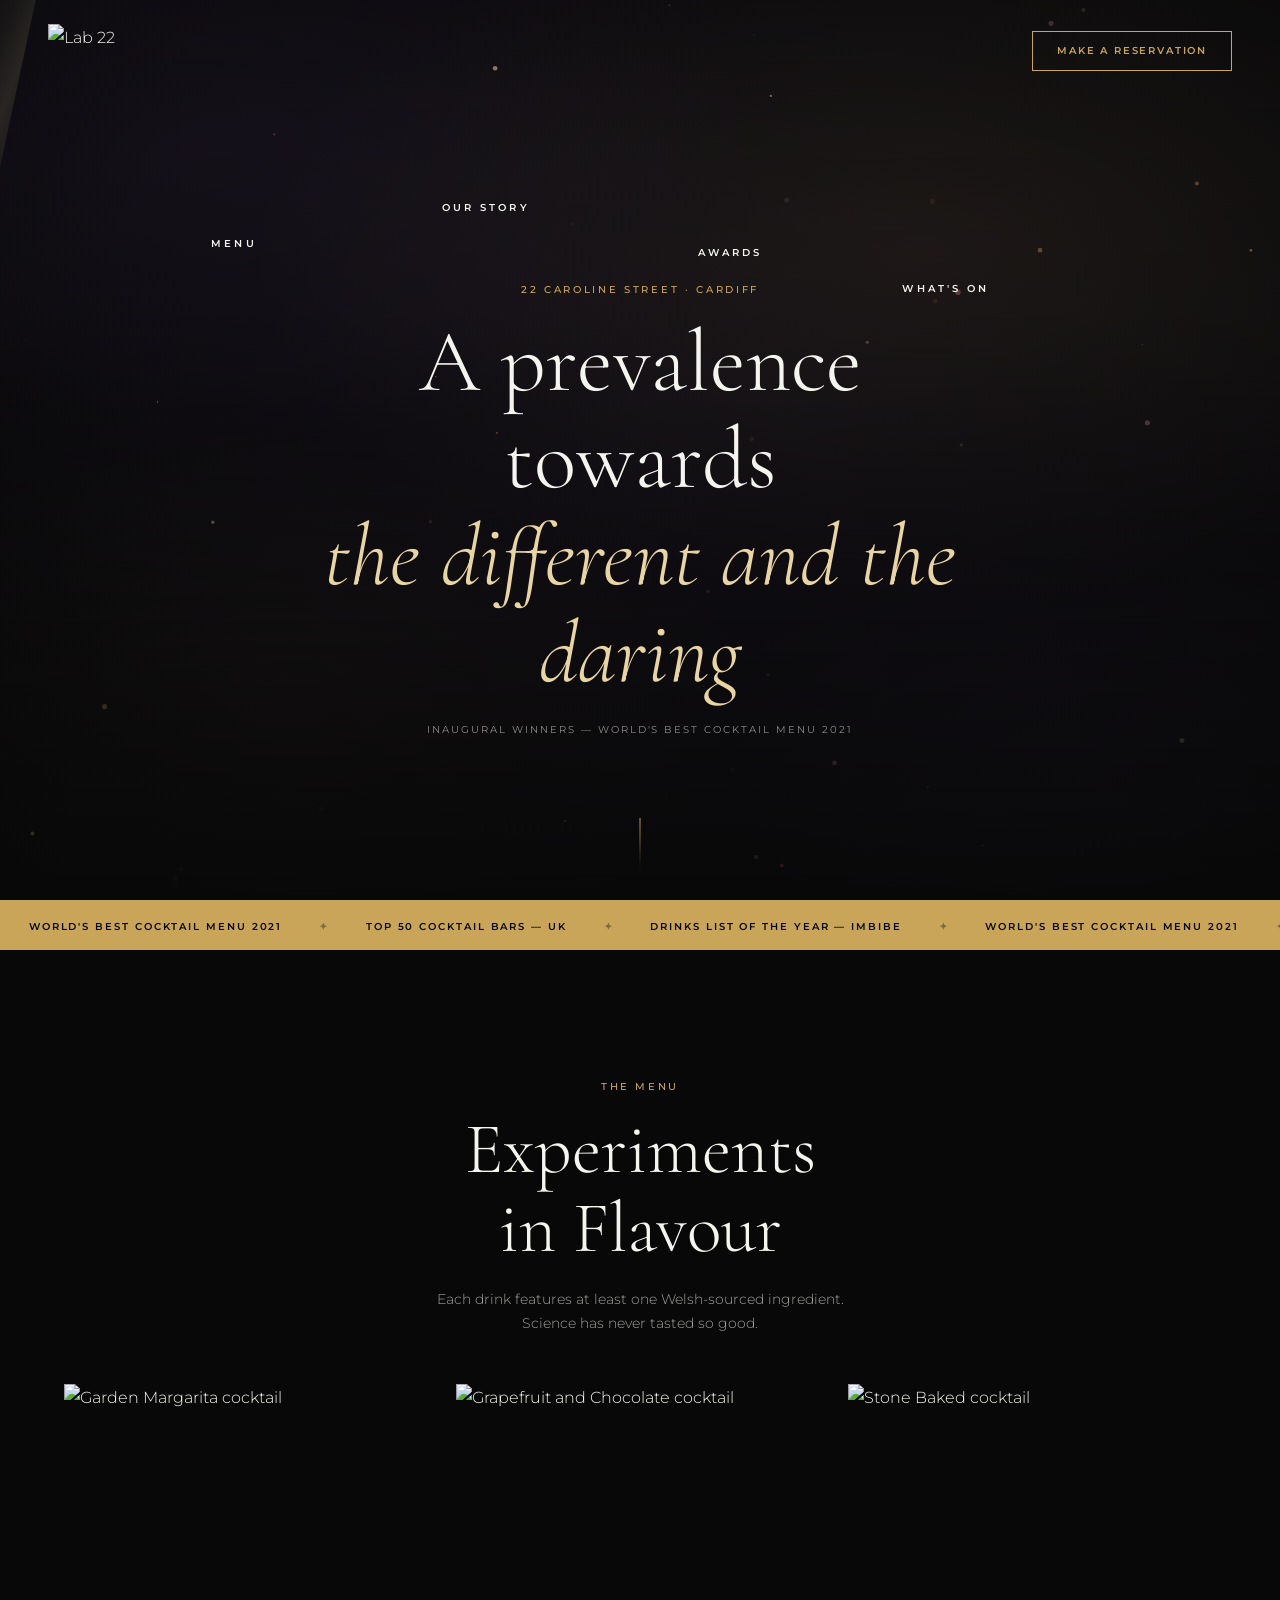
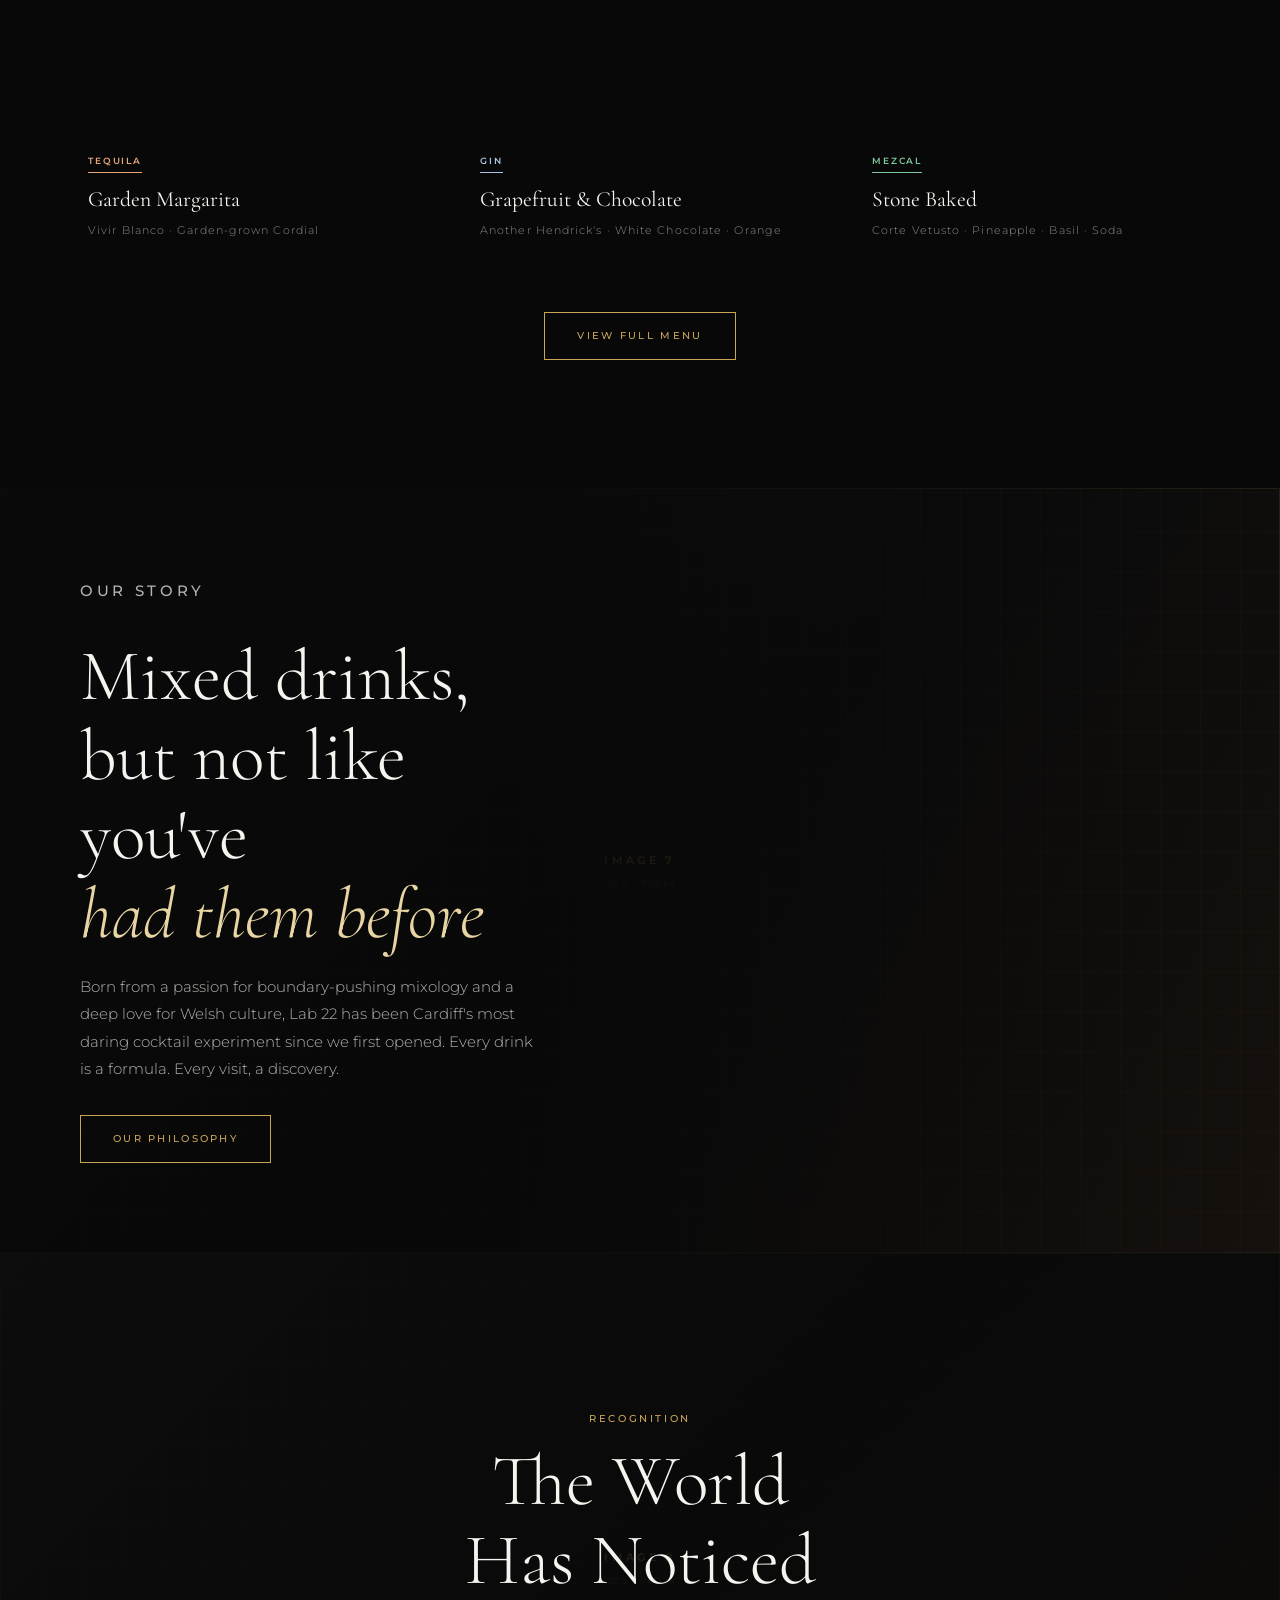
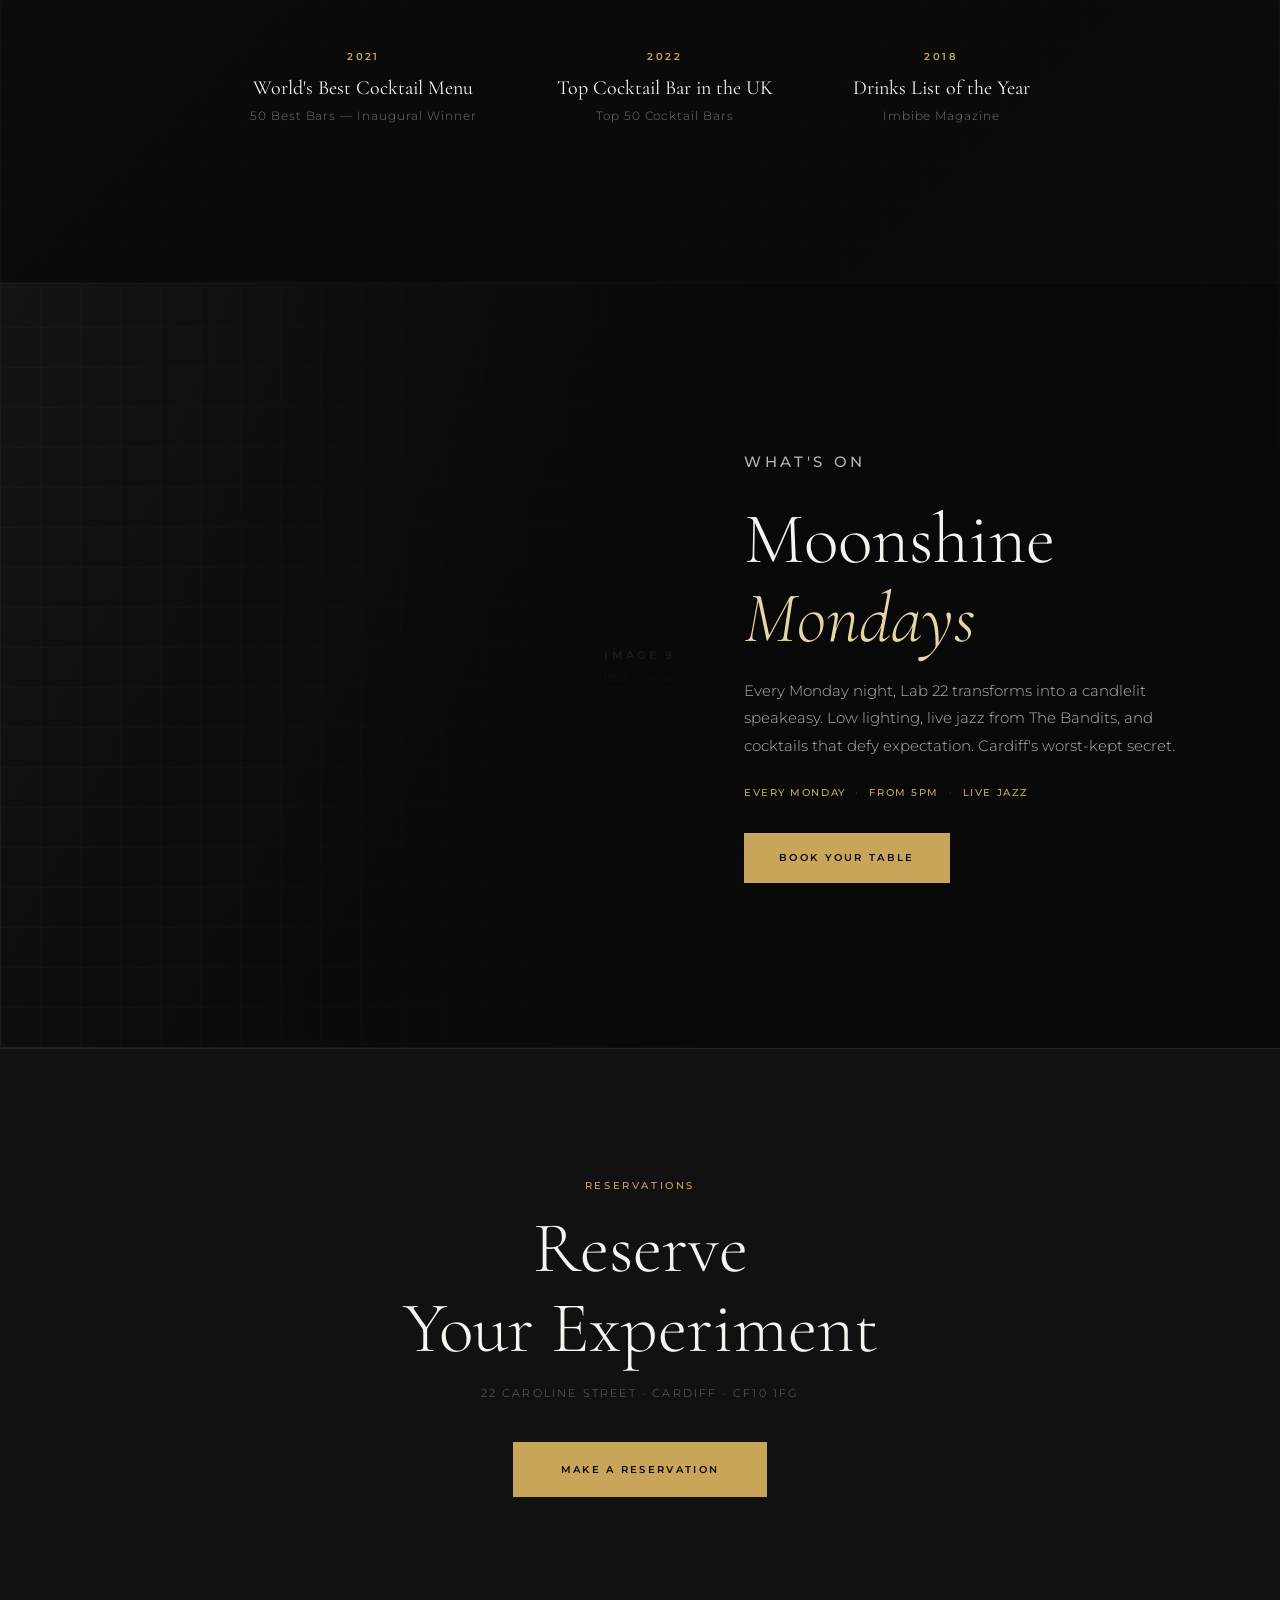
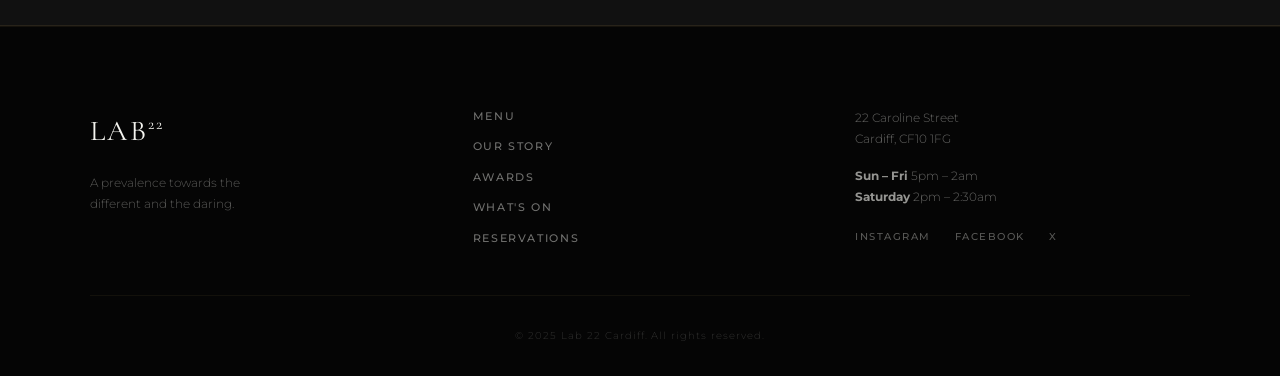
==== index.html @ faa6be04 "Add Einstein logo, vivid ghosted glasses, drink-themed dust, tighter hero - Einstein logo PNG in hea" ====
<!DOCTYPE html>
<html lang="en">
<head>
  <meta charset="UTF-8">
  <meta name="viewport" content="width=device-width, initial-scale=1.0">
  <title>Lab 22 — Cardiff's Award-Winning Cocktail Bar</title>
  <link rel="preconnect" href="https://fonts.googleapis.com">
  <link rel="preconnect" href="https://fonts.gstatic.com" crossorigin>
  <link href="https://fonts.googleapis.com/css2?family=Cormorant+Garamond:ital,wght@0,300;0,400;0,500;0,600;1,300;1,400&family=Montserrat:wght@200;300;400;500;600&display=swap" rel="stylesheet">
  <link rel="stylesheet" href="css/styles.css">
</head>
<body>

  <!-- ===================== HEADER ===================== -->
  <header class="site-header" id="site-header">
    <a href="/" class="header-logo" aria-label="Lab 22 Home">
      <img src="https://res.cloudinary.com/duxn1mxq5/image/upload/v1781182356/ChatGPT_Image_Jun_11_2026_01_49_06_PM_l0qxnw.png" alt="Lab 22" class="logo-img">
    </a>
    <a href="#reservations" class="btn-reservation">Make a Reservation</a>
  </header>

  <!-- ===================== HERO ===================== -->
  <section class="hero" id="home">

    <!-- Atmospheric background: CSS glow by default, uses images/hero-bg.jpg if present -->
    <div class="hero-atmosphere" aria-hidden="true">
      <img src="images/hero-bg.jpg" alt="" class="hero-bg-img" onerror="this.remove()">
    </div>

    <!-- Gold particle dust (canvas, JS-driven) -->
    <canvas class="hero-particles" aria-hidden="true"></canvas>

    <!-- Floating cocktail cutouts: each layer has its own parallax depth -->
    <div class="hero-glasses" aria-hidden="true">
      <div class="glass-layer glass-1" data-depth="0.06">
        <img src="https://res.cloudinary.com/duxn1mxq5/image/upload/v1781181211/Pink_highball_iuzeai.png" alt="" onerror="this.parentElement.remove()">
      </div>
      <div class="glass-layer glass-2" data-depth="0.10">
        <img src="https://res.cloudinary.com/duxn1mxq5/image/upload/v1781181211/Nick_and_Nora_psiacu.png" alt="" onerror="this.parentElement.remove()">
      </div>
      <div class="glass-layer glass-3" data-depth="0.15">
        <img src="https://res.cloudinary.com/duxn1mxq5/image/upload/v1781181211/Mint_flip_jg731j.png" alt="" onerror="this.parentElement.remove()">
      </div>
    </div>

    <!-- Gradient overlay -->
    <div class="hero-overlay" aria-hidden="true"></div>

    <!-- Gold shimmer sweep -->
    <div class="hero-shimmer" aria-hidden="true"></div>

    <!-- Floating scattered nav -->
    <nav class="hero-nav" aria-label="Main navigation">
      <a href="#cocktails"  class="hero-nav-item" id="nav-menu">MENU</a>
      <a href="#story"      class="hero-nav-item" id="nav-story">OUR STORY</a>
      <a href="#awards"     class="hero-nav-item" id="nav-awards">AWARDS</a>
      <a href="#whats-on"   class="hero-nav-item" id="nav-whatson">WHAT'S ON</a>
    </nav>

    <!-- Hero copy (counter-parallax target) -->
    <div class="hero-content" data-depth="-0.02">
      <p class="hero-eyebrow">22 Caroline Street · Cardiff</p>
      <h1 class="hero-title">A prevalence towards<br><em>the different<br class="mobile-br"> and the daring</em></h1>
      <p class="hero-sub">Inaugural Winners — World's Best Cocktail Menu 2021</p>
    </div>

    <!-- Scroll line -->
    <div class="scroll-indicator" aria-hidden="true"><span></span></div>

  </section>

  <!-- ===================== AWARDS TICKER ===================== -->
  <div class="ticker-wrap" aria-label="Awards">
    <div class="ticker">
      <span>World's Best Cocktail Menu 2021</span>
      <span class="sep">✦</span>
      <span>Top 50 Cocktail Bars — UK</span>
      <span class="sep">✦</span>
      <span>Drinks List of the Year — Imbibe</span>
      <span class="sep">✦</span>
      <span>World's Best Cocktail Menu 2021</span>
      <span class="sep">✦</span>
      <span>Top 50 Cocktail Bars — UK</span>
      <span class="sep">✦</span>
      <span>Drinks List of the Year — Imbibe</span>
      <span class="sep">✦</span>
    </div>
  </div>

  <!-- ===================== COCKTAILS SHOWCASE ===================== -->
  <section class="cocktails-section" id="cocktails">
    <div class="section-header" data-reveal>
      <p class="section-eyebrow">The Menu</p>
      <h2 class="section-title">Experiments<br>in Flavour</h2>
      <p class="section-sub">Each drink features at least one Welsh-sourced ingredient.<br>Science has never tasted so good.</p>
    </div>

    <div class="cocktails-grid">

      <div class="cocktail-card" data-reveal>
        <a href="cocktails/garden-margarita.html" class="cocktail-link">
          <div class="cocktail-img">
            <img src="https://res.cloudinary.com/duxn1mxq5/image/upload/v1781178315/Screenshot_2026-06-11_124118_uqlfzp.png" alt="Garden Margarita cocktail" loading="lazy">
          </div>
          <div class="cocktail-info">
            <span class="cocktail-category" style="--cat-color: #e8a87c">Tequila</span>
            <h3>Garden Margarita</h3>
            <p>Vivir Blanco · Garden-grown Cordial</p>
          </div>
        </a>
      </div>

      <div class="cocktail-card" data-reveal data-delay="0.15">
        <a href="cocktails/grapefruit-chocolate.html" class="cocktail-link">
          <div class="cocktail-img">
            <img src="https://res.cloudinary.com/duxn1mxq5/image/upload/v1781178490/Screenshot_2026-06-11_124613_t1gtjk.png" alt="Grapefruit and Chocolate cocktail" loading="lazy">
          </div>
          <div class="cocktail-info">
            <span class="cocktail-category" style="--cat-color: #a8c4e0">Gin</span>
            <h3>Grapefruit &amp; Chocolate</h3>
            <p>Another Hendrick's · White Chocolate · Orange</p>
          </div>
        </a>
      </div>

      <div class="cocktail-card" data-reveal data-delay="0.3">
        <a href="cocktails/stone-baked.html" class="cocktail-link">
          <div class="cocktail-img">
            <img src="https://res.cloudinary.com/duxn1mxq5/image/upload/v1781178494/Screenshot_2026-06-11_124722_ldgejh.png" alt="Stone Baked cocktail" loading="lazy">
          </div>
          <div class="cocktail-info">
            <span class="cocktail-category" style="--cat-color: #7ec8a0">Mezcal</span>
            <h3>Stone Baked</h3>
            <p>Corte Vetusto · Pineapple · Basil · Soda</p>
          </div>
        </a>
      </div>

    </div>

    <div class="section-cta" data-reveal>
      <a href="#" class="btn-outline">View Full Menu</a>
    </div>
  </section>

  <!-- ===================== OUR STORY ===================== -->
  <section class="story-section" id="story">
    <div class="story-bg img-placeholder" aria-hidden="true">
      <span class="img-label">IMAGE 7</span>
      <span class="img-spec">1920 × 900px</span>
    </div>
    <div class="story-overlay" aria-hidden="true"></div>
    <div class="story-content" data-reveal>
      <p class="section-eyebrow">Our Story</p>
      <h2 class="section-title">Mixed drinks,<br>but not like you've<br><em>had them before</em></h2>
      <p>Born from a passion for boundary-pushing mixology and a deep love for Welsh culture, Lab 22 has been Cardiff's most daring cocktail experiment since we first opened. Every drink is a formula. Every visit, a discovery.</p>
      <a href="#" class="btn-outline">Our Philosophy</a>
    </div>
  </section>

  <!-- ===================== AWARDS ===================== -->
  <section class="awards-section" id="awards">
    <div class="awards-bg img-placeholder" aria-hidden="true">
      <span class="img-label">IMAGE 8</span>
      <span class="img-spec">1920 × 700px</span>
    </div>
    <div class="awards-overlay" aria-hidden="true"></div>
    <div class="awards-content">
      <p class="section-eyebrow" data-reveal>Recognition</p>
      <h2 class="section-title" data-reveal>The World<br>Has Noticed</h2>
      <div class="awards-list">
        <div class="award-item" data-reveal>
          <span class="award-year">2021</span>
          <h3>World's Best Cocktail Menu</h3>
          <p>50 Best Bars — Inaugural Winner</p>
        </div>
        <div class="award-item" data-reveal data-delay="0.2">
          <span class="award-year">2022</span>
          <h3>Top Cocktail Bar in the UK</h3>
          <p>Top 50 Cocktail Bars</p>
        </div>
        <div class="award-item" data-reveal data-delay="0.4">
          <span class="award-year">2018</span>
          <h3>Drinks List of the Year</h3>
          <p>Imbibe Magazine</p>
        </div>
      </div>
    </div>
  </section>

  <!-- ===================== WHAT'S ON ===================== -->
  <section class="whats-on-section" id="whats-on">
    <div class="whats-on-bg img-placeholder" aria-hidden="true">
      <span class="img-label">IMAGE 9</span>
      <span class="img-spec">1920 × 900px</span>
    </div>
    <div class="whats-on-overlay" aria-hidden="true"></div>
    <div class="whats-on-content" data-reveal>
      <p class="section-eyebrow">What's On</p>
      <h2 class="section-title">Moonshine<br><em>Mondays</em></h2>
      <p>Every Monday night, Lab 22 transforms into a candlelit speakeasy. Low lighting, live jazz from The Bandits, and cocktails that defy expectation. Cardiff's worst-kept secret.</p>
      <div class="event-details">
        <span>Every Monday</span>
        <span class="sep">·</span>
        <span>From 5pm</span>
        <span class="sep">·</span>
        <span>Live Jazz</span>
      </div>
      <a href="#reservations" class="btn-gold">Book Your Table</a>
    </div>
  </section>

  <!-- ===================== RESERVATION CTA ===================== -->
  <section class="reservation-section" id="reservations">
    <div class="reservation-content" data-reveal>
      <p class="section-eyebrow">Reservations</p>
      <h2 class="section-title">Reserve<br>Your Experiment</h2>
      <p class="reservation-address">22 Caroline Street · Cardiff · CF10 1FG</p>
      <a href="https://www.lab22cardiff.com/contact/" class="btn-gold btn-large" target="_blank" rel="noopener">Make a Reservation</a>
    </div>
  </section>

  <!-- ===================== FOOTER ===================== -->
  <footer class="site-footer">
    <div class="footer-inner">

      <div class="footer-brand">
        <span class="logo-text footer-logo">LAB<sup>22</sup></span>
        <p>A prevalence towards the<br>different and the daring.</p>
      </div>

      <nav class="footer-links" aria-label="Footer navigation">
        <a href="#cocktails">Menu</a>
        <a href="#story">Our Story</a>
        <a href="#awards">Awards</a>
        <a href="#whats-on">What's On</a>
        <a href="#reservations">Reservations</a>
      </nav>

      <div class="footer-info">
        <address>
          22 Caroline Street<br>
          Cardiff, CF10 1FG
        </address>
        <p class="footer-hours">
          <strong>Sun – Fri</strong> 5pm – 2am<br>
          <strong>Saturday</strong> 2pm – 2:30am
        </p>
        <div class="footer-social">
          <a href="https://www.instagram.com/lab22cardiff/" target="_blank" rel="noopener">Instagram</a>
          <a href="#" target="_blank" rel="noopener">Facebook</a>
          <a href="#" target="_blank" rel="noopener">X</a>
        </div>
      </div>

    </div>
    <div class="footer-bottom">
      <p>© 2025 Lab 22 Cardiff. All rights reserved.</p>
    </div>
  </footer>

  <script src="js/main.js"></script>
</body>
</html>
---- css/styles.css ----
/* ================================================
   LAB 22 — STYLESHEET  (mobile-first)
   Breakpoints: 480px | 768px | 1024px | 1280px
   ================================================ */

/* --- Custom properties --- */
:root {
  --black:       #080808;
  --deep:        #111111;
  --gold:        #c9a55a;
  --gold-light:  #e8d5a3;
  --gold-dark:   #8a6d2f;
  --white:       #f5f5f0;

  --accent-1: #e8a87c;
  --accent-2: #7ec8a0;
  --accent-3: #a8c4e0;
  --accent-4: #d4a0c8;

  --font-serif: 'Cormorant Garamond', Georgia, serif;
  --font-sans:  'Montserrat', sans-serif;

  --ease: 0.4s ease;
}

/* --- Reset --- */
*, *::before, *::after { box-sizing: border-box; margin: 0; padding: 0; }
html { scroll-behavior: smooth; -webkit-text-size-adjust: 100%; }
body {
  background: var(--black);
  color: var(--white);
  font-family: var(--font-sans);
  font-weight: 300;
  line-height: 1.7;
  overflow-x: hidden;
}
a  { text-decoration: none; color: inherit; }
img { max-width: 100%; display: block; }
address { font-style: normal; }
sup { font-size: 0.55em; vertical-align: super; }

/* ------------------------------------------------
   SHARED TYPOGRAPHY
   ------------------------------------------------ */
.section-eyebrow {
  font-family: var(--font-sans);
  font-size: 0.65rem;
  font-weight: 500;
  letter-spacing: 0.25em;
  text-transform: uppercase;
  color: var(--gold);
  margin-bottom: 0.9rem;
}

.section-title {
  font-family: var(--font-serif);
  font-size: clamp(2.2rem, 8vw, 4.5rem);
  font-weight: 300;
  line-height: 1.1;
  margin-bottom: 1.25rem;
}
.section-title em { font-style: italic; color: var(--gold-light); }

.section-sub {
  font-size: 0.88rem;
  color: rgba(245,245,240,0.65);
  line-height: 1.7;
  max-width: 460px;
}

/* ------------------------------------------------
   BUTTONS
   ------------------------------------------------ */
.btn-gold {
  display: inline-block;
  background: var(--gold);
  color: var(--black);
  font-family: var(--font-sans);
  font-size: 0.65rem;
  font-weight: 600;
  letter-spacing: 0.22em;
  text-transform: uppercase;
  padding: 1rem 2.2rem;
  transition: background var(--ease), transform 0.2s ease;
  -webkit-tap-highlight-color: transparent;
}
.btn-gold:hover, .btn-gold:focus-visible {
  background: var(--gold-light);
  transform: translateY(-2px);
}
.btn-gold.btn-large { padding: 1.15rem 3rem; }

.btn-outline {
  display: inline-block;
  border: 1px solid var(--gold);
  color: var(--gold);
  font-family: var(--font-sans);
  font-size: 0.65rem;
  font-weight: 500;
  letter-spacing: 0.22em;
  text-transform: uppercase;
  padding: 0.9rem 2rem;
  transition: background var(--ease), color var(--ease);
  -webkit-tap-highlight-color: transparent;
}
.btn-outline:hover, .btn-outline:focus-visible {
  background: var(--gold);
  color: var(--black);
}

/* ------------------------------------------------
   PLACEHOLDER IMAGES
   ------------------------------------------------ */
.img-placeholder {
  width: 100%;
  height: 100%;
  background: linear-gradient(135deg, #1a1a1a 0%, #0d0d0d 50%, #1c1510 100%);
  display: flex;
  flex-direction: column;
  align-items: center;
  justify-content: center;
  border: 1px solid rgba(201,165,90,0.12);
  position: relative;
  overflow: hidden;
}
.img-placeholder::before {
  content: '';
  position: absolute;
  inset: 0;
  background:
    repeating-linear-gradient(0deg, transparent, transparent 39px,
      rgba(201,165,90,0.04) 39px, rgba(201,165,90,0.04) 40px),
    repeating-linear-gradient(90deg, transparent, transparent 39px,
      rgba(201,165,90,0.04) 39px, rgba(201,165,90,0.04) 40px);
}
.img-label {
  font-family: var(--font-sans);
  font-size: 0.7rem;
  font-weight: 600;
  letter-spacing: 0.3em;
  color: var(--gold);
  opacity: 0.55;
  position: relative;
  z-index: 1;
}
.img-spec {
  font-family: var(--font-sans);
  font-size: 0.58rem;
  letter-spacing: 0.15em;
  color: rgba(201,165,90,0.35);
  margin-top: 0.35rem;
  position: relative;
  z-index: 1;
}

/* ================================================
   HEADER
   ================================================ */
.site-header {
  position: fixed;
  top: 0; left: 0; right: 0;
  z-index: 200;
  display: flex;
  align-items: center;
  justify-content: space-between;
  padding: 1.1rem 1.25rem;
  transition: background var(--ease), padding var(--ease), backdrop-filter var(--ease);
}
.site-header.scrolled {
  background: rgba(8,8,8,0.94);
  backdrop-filter: blur(12px);
  -webkit-backdrop-filter: blur(12px);
  padding: 0.85rem 1.25rem;
  border-bottom: 1px solid rgba(201,165,90,0.1);
}

.logo-text {
  font-family: var(--font-serif);
  font-size: 1.35rem;
  font-weight: 400;
  letter-spacing: 0.08em;
  color: var(--white);
  transition: color var(--ease);
}
.header-logo:hover .logo-text,
.header-logo:focus-visible .logo-text { color: var(--gold); }

.logo-img {
  height: 42px;
  width: auto;
  display: block;
  transition: transform var(--ease);
}
.header-logo:hover .logo-img { transform: scale(1.05); }

.btn-reservation {
  font-family: var(--font-sans);
  font-size: 0.58rem;
  font-weight: 600;
  letter-spacing: 0.18em;
  text-transform: uppercase;
  color: var(--gold);
  border: 1px solid var(--gold);
  padding: 0.55rem 1rem;
  transition: background var(--ease), color var(--ease);
  white-space: nowrap;
  -webkit-tap-highlight-color: transparent;
}
.btn-reservation:hover, .btn-reservation:focus-visible {
  background: var(--gold);
  color: var(--black);
}

@media (min-width: 768px) {
  .site-header { padding: 1.5rem 3rem; }
  .site-header.scrolled { padding: 1rem 3rem; }
  .logo-text { font-size: 1.6rem; }
  .logo-img { height: 54px; }
  .btn-reservation { font-size: 0.63rem; padding: 0.65rem 1.5rem; }
}

/* ================================================
   HERO
   ================================================ */
.hero {
  position: relative;
  width: 100%;
  height: 100svh; /* small viewport height — better on mobile */
  min-height: 580px;
  overflow: hidden;
  display: flex;
  align-items: flex-end;
  justify-content: center;
}

/* --- Atmospheric background --- */
.hero-atmosphere {
  position: absolute;
  inset: -5%; /* oversized so the slow drift never shows edges */
  background:
    radial-gradient(ellipse 80% 60% at 70% 30%, rgba(201,165,90,0.10), transparent 60%),
    radial-gradient(ellipse 70% 55% at 20% 20%, rgba(124,92,168,0.09), transparent 55%),
    radial-gradient(ellipse 60% 50% at 25% 75%, rgba(138,109,47,0.08), transparent 55%),
    radial-gradient(ellipse 50% 45% at 80% 80%, rgba(100,70,150,0.07), transparent 50%),
    radial-gradient(ellipse 100% 100% at 50% 50%, #14101a 0%, var(--black) 75%);
  animation: atmosphere-drift 30s ease-in-out infinite alternate;
  will-change: transform;
}
.hero-bg-img {
  position: absolute;
  inset: 0;
  width: 100%;
  height: 100%;
  object-fit: cover;
  opacity: 0.85;
}
@keyframes atmosphere-drift {
  0%   { transform: scale(1)    translate(0, 0); }
  100% { transform: scale(1.08) translate(-1.5%, 1%); }
}

/* --- Particle canvas --- */
.hero-particles {
  position: absolute;
  inset: 0;
  width: 100%;
  height: 100%;
  z-index: 3;
  pointer-events: none;
}

/* --- Cocktail glass carousel (ghosted, behind hero text) --- */
.hero-glasses {
  position: absolute;
  inset: 0;
  z-index: 4;
  pointer-events: none;
}
/* Each layer fills the hero and centres its glass — the carousel
   crossfades between them. Centring is done with flex (not transform)
   so the JS parallax can own the layer's transform. */
.glass-layer {
  position: absolute;
  inset: 0;
  display: flex;
  align-items: center;
  justify-content: center;
  padding-bottom: 8vh; /* optical centre, slightly above the copy */
  opacity: 0;
  transition: opacity 2.2s ease;
  will-change: transform, opacity;
}
.glass-layer.active { opacity: 0.45; }

.glass-layer img {
  height: min(62vh, 560px);
  width: auto;
  max-width: 86vw;
  object-fit: contain;
  /* saturation boost compensates for the translucency,
     so the drink colour stays vivid while staying ghosted */
  filter: saturate(1.65) contrast(1.06) drop-shadow(0 30px 60px rgba(0,0,0,0.7));
  animation: glass-bob 7s ease-in-out infinite;
}

/* Staggered bob timing so the drinks feel organic, not synced */
.glass-1 img { animation-duration: 6.5s; animation-delay: 0s;    }
.glass-2 img { animation-duration: 7.8s; animation-delay: 1.2s;  }
.glass-3 img { animation-duration: 5.9s; animation-delay: 2.1s;  }

@keyframes glass-bob {
  0%, 100% { transform: translateY(0)     rotate(-0.5deg); }
  50%      { transform: translateY(-14px) rotate(0.5deg);  }
}

@media (min-width: 768px) {
  .glass-layer.active { opacity: 0.48; }
  .glass-layer img { height: min(72vh, 700px); }
}

/* --- Overlay --- */
.hero-overlay {
  position: absolute;
  inset: 0;
  background: linear-gradient(
    to bottom,
    rgba(8,8,8,0.15) 0%,
    rgba(8,8,8,0.2)  35%,
    rgba(8,8,8,0.78) 100%
  );
  z-index: 5;
}

/* --- Shimmer sweep --- */
.hero-shimmer {
  position: absolute;
  top: 0; bottom: 0;
  width: 140px;
  left: -200px;
  background: linear-gradient(
    100deg,
    transparent 0%,
    rgba(232,213,163,0.05) 40%,
    rgba(232,213,163,0.12) 50%,
    rgba(232,213,163,0.05) 60%,
    transparent 100%
  );
  transform: skewX(-12deg);
  z-index: 6;
  pointer-events: none;
  animation: shimmer-sweep 9s ease-in-out infinite;
}
@keyframes shimmer-sweep {
  0%, 78% { left: -200px; opacity: 0; }
  80%     { opacity: 1; }
  98%, 100% { left: calc(100% + 200px); opacity: 0; }
}

/* --- Floating nav --- */
.hero-nav {
  position: absolute;
  inset: 0;
  z-index: 10;
}
.hero-nav-item {
  position: absolute;
  font-family: var(--font-sans);
  font-size: 0.6rem;
  font-weight: 600;
  letter-spacing: 0.28em;
  text-transform: uppercase;
  color: var(--white);
  cursor: pointer;
  transition: color var(--ease);
  /* tap zone */
  padding: 0.6rem 0.4rem;
  -webkit-tap-highlight-color: transparent;
}
.hero-nav-item:hover,
.hero-nav-item:focus-visible { color: var(--gold); outline: none; }

/* Mobile: clustered, sitting lower so the gap to the hero copy is tight */
#nav-menu    { top: 24%; left: 8%;  animation: hero-pulse 3.2s ease-in-out infinite 0s;   }
#nav-story   { top: 21%; left: 42%; animation: hero-pulse 4.1s ease-in-out infinite 0.8s; }
#nav-awards  { top: 28%; left: 63%; animation: hero-pulse 3.7s ease-in-out infinite 1.6s; }
#nav-whatson { top: 31%; left: 24%; animation: hero-pulse 4.5s ease-in-out infinite 0.4s; }

@media (min-width: 768px) {
  .hero-nav-item { font-size: 0.65rem; letter-spacing: 0.3em; }
  #nav-menu    { top: 25%; left: 16%; }
  #nav-story   { top: 21%; left: 34%; }
  #nav-awards  { top: 26%; left: 54%; }
  #nav-whatson { top: 30%; left: 70%; }
}

@keyframes hero-pulse {
  0%, 100% {
    transform: scale(1) translateY(0);
    opacity: 0.72;
    text-shadow: none;
  }
  50% {
    transform: scale(1.1) translateY(-3px);
    opacity: 1;
    text-shadow: 0 0 18px rgba(201,165,90,0.55);
  }
}

/* --- Hero content --- */
.hero-content {
  position: relative;
  z-index: 10;
  text-align: center;
  padding: 0 1.5rem 18vh;
  max-width: 720px;
  width: 100%;
  will-change: transform;
  /* opacity-only entrance: transform stays free for the JS counter-parallax */
  animation: hero-content-in 1.8s ease 0.3s both;
}
@keyframes hero-content-in {
  from { opacity: 0; }
  to   { opacity: 1; }
}
.hero-eyebrow {
  font-family: var(--font-sans);
  font-size: 0.6rem;
  font-weight: 500;
  letter-spacing: 0.28em;
  text-transform: uppercase;
  color: var(--gold);
  margin-bottom: 1rem;
}
.hero-title {
  font-family: var(--font-serif);
  font-size: clamp(2.4rem, 9vw, 5.5rem);
  font-weight: 300;
  line-height: 1.1;
  color: var(--white);
  margin-bottom: 1.25rem;
}
.hero-title em { font-style: italic; color: var(--gold-light); }
.mobile-br { display: inline; }

@media (min-width: 480px) { .mobile-br { display: none; } }

.hero-sub {
  font-family: var(--font-sans);
  font-size: 0.62rem;
  font-weight: 400;
  letter-spacing: 0.2em;
  text-transform: uppercase;
  color: rgba(245,245,240,0.55);
}

/* --- Scroll indicator --- */
.scroll-indicator {
  position: absolute;
  bottom: 2rem;
  left: 50%;
  transform: translateX(-50%);
  z-index: 10;
}
.scroll-indicator span {
  display: block;
  width: 1px;
  height: 50px;
  background: linear-gradient(to bottom, var(--gold), transparent);
  animation: scroll-line 2s ease-in-out infinite;
}
@keyframes scroll-line {
  0%   { transform: scaleY(0); transform-origin: top; opacity: 1; }
  55%  { transform: scaleY(1); transform-origin: top; opacity: 1; }
  100% { transform: scaleY(1); transform-origin: top; opacity: 0; }
}

/* ================================================
   TICKER
   ================================================ */
.ticker-wrap {
  background: var(--gold);
  overflow: hidden;
  padding: 0.7rem 0;
}
.ticker {
  display: inline-flex;
  white-space: nowrap;
  animation: ticker-scroll 22s linear infinite;
}
.ticker span {
  font-family: var(--font-sans);
  font-size: 0.6rem;
  font-weight: 600;
  letter-spacing: 0.2em;
  text-transform: uppercase;
  color: var(--black);
  padding: 0 1.8rem;
}
.ticker .sep { color: rgba(0,0,0,0.35); padding: 0 0.5rem; }

@keyframes ticker-scroll {
  0%   { transform: translateX(0); }
  100% { transform: translateX(-50%); }
}

/* ================================================
   COCKTAILS SECTION
   ================================================ */
.cocktails-section {
  padding: 5rem 1.25rem;
  background: var(--black);
}

.section-header {
  text-align: center;
  margin-bottom: 3rem;
}
.section-header .section-sub { margin: 0 auto; }

/* Mobile: single column stacked */
.cocktails-grid {
  display: grid;
  grid-template-columns: 1fr;
  gap: 1.25rem;
  max-width: 1200px;
  margin: 0 auto;
}

.cocktail-card {
  position: relative;
  overflow: hidden;
}
.cocktail-link {
  display: block;
  position: relative;
  overflow: hidden;
  -webkit-tap-highlight-color: transparent;
}
.cocktail-img {
  height: 320px;
  overflow: hidden;
  transition: transform 0.6s ease;
}
.cocktail-img img {
  width: 100%;
  height: 100%;
  object-fit: cover;
  display: block;
  transition: transform 0.6s ease;
}
.cocktail-card:hover .cocktail-img img,
.cocktail-card:focus-within .cocktail-img img { transform: scale(1.05); }

.cocktail-info {
  position: absolute;
  bottom: 0; left: 0; right: 0;
  padding: 1.5rem;
  background: linear-gradient(to top, rgba(8,8,8,0.92) 0%, transparent 100%);
}
.cocktail-category {
  display: inline-block;
  font-family: var(--font-sans);
  font-size: 0.58rem;
  font-weight: 600;
  letter-spacing: 0.2em;
  text-transform: uppercase;
  color: var(--cat-color, var(--gold));
  border-bottom: 1px solid var(--cat-color, var(--gold));
  padding-bottom: 0.2rem;
  margin-bottom: 0.5rem;
}
.cocktail-info h3 {
  font-family: var(--font-serif);
  font-size: 1.35rem;
  font-weight: 400;
  color: var(--white);
  margin-bottom: 0.25rem;
}
.cocktail-info p {
  font-size: 0.68rem;
  letter-spacing: 0.1em;
  color: rgba(245,245,240,0.55);
}

.section-cta {
  text-align: center;
  margin-top: 3rem;
}

/* Tablet: 2-col, Desktop: 3-col */
@media (min-width: 600px) {
  .cocktails-grid { grid-template-columns: repeat(2, 1fr); }
  .cocktail-img { height: 400px; }
}
@media (min-width: 1024px) {
  .cocktails-section { padding: 8rem 4rem; }
  .cocktails-grid { grid-template-columns: repeat(3, 1fr); gap: 1.5rem; }
  .cocktail-img { height: 480px; }
}

/* ================================================
   OUR STORY
   ================================================ */
.story-section {
  position: relative;
  min-height: 70vh;
  display: flex;
  align-items: flex-end;
}
.story-bg {
  position: absolute;
  inset: 0;
  height: 100%;
}
.story-overlay {
  position: absolute;
  inset: 0;
  background: linear-gradient(
    to top,
    rgba(8,8,8,0.95) 30%,
    rgba(8,8,8,0.5)  70%,
    rgba(8,8,8,0.25) 100%
  );
  z-index: 1;
}
.story-content {
  position: relative;
  z-index: 2;
  max-width: 600px;
  padding: 3rem 1.5rem;
}
.story-content p {
  color: rgba(245,245,240,0.72);
  margin-bottom: 2rem;
  font-size: 0.92rem;
  line-height: 1.85;
  max-width: 480px;
}

/* Desktop: left-aligned content on left side */
@media (min-width: 768px) {
  .story-section { min-height: 85vh; align-items: center; }
  .story-overlay {
    background: linear-gradient(
      to right,
      rgba(8,8,8,0.9) 40%,
      rgba(8,8,8,0.3) 100%
    );
  }
  .story-content { padding: 5rem 4rem 5rem 5rem; }
}

/* ================================================
   AWARDS
   ================================================ */
.awards-section {
  position: relative;
  min-height: 60vh;
  display: flex;
  align-items: center;
  justify-content: center;
}
.awards-bg {
  position: absolute;
  inset: 0;
  height: 100%;
}
.awards-overlay {
  position: absolute;
  inset: 0;
  background: rgba(8,8,8,0.75);
  z-index: 1;
}
.awards-content {
  position: relative;
  z-index: 2;
  text-align: center;
  padding: 4rem 1.5rem;
  width: 100%;
}

/* Mobile: stacked list */
.awards-list {
  display: flex;
  flex-direction: column;
  align-items: center;
  gap: 2.5rem;
  margin-top: 3rem;
}
.award-item { max-width: 240px; }
.award-year {
  font-family: var(--font-sans);
  font-size: 0.62rem;
  font-weight: 600;
  letter-spacing: 0.25em;
  color: var(--gold);
  display: block;
  margin-bottom: 0.6rem;
}
.award-item h3 {
  font-family: var(--font-serif);
  font-size: 1.25rem;
  font-weight: 400;
  color: var(--white);
  margin-bottom: 0.4rem;
  line-height: 1.3;
}
.award-item p {
  font-size: 0.72rem;
  color: rgba(245,245,240,0.45);
  letter-spacing: 0.08em;
}

/* Tablet+: row */
@media (min-width: 700px) {
  .awards-list {
    flex-direction: row;
    justify-content: center;
    gap: 3rem;
    flex-wrap: wrap;
  }
  .awards-section { min-height: 70vh; }
}
@media (min-width: 1024px) {
  .awards-list { gap: 5rem; }
}

/* ================================================
   WHAT'S ON
   ================================================ */
.whats-on-section {
  position: relative;
  min-height: 70vh;
  display: flex;
  align-items: flex-end;
  justify-content: flex-end;
}
.whats-on-bg {
  position: absolute;
  inset: 0;
  height: 100%;
}
.whats-on-overlay {
  position: absolute;
  inset: 0;
  background: linear-gradient(
    to top,
    rgba(8,8,8,0.95) 35%,
    rgba(8,8,8,0.5)  70%,
    rgba(8,8,8,0.2) 100%
  );
  z-index: 1;
}
.whats-on-content {
  position: relative;
  z-index: 2;
  padding: 3rem 1.5rem;
  max-width: 600px;
  width: 100%;
}
.whats-on-content p {
  color: rgba(245,245,240,0.72);
  margin-bottom: 1.5rem;
  font-size: 0.92rem;
  line-height: 1.85;
}
.event-details {
  display: flex;
  align-items: center;
  flex-wrap: wrap;
  gap: 0.6rem;
  font-family: var(--font-sans);
  font-size: 0.65rem;
  font-weight: 500;
  letter-spacing: 0.15em;
  text-transform: uppercase;
  color: var(--gold);
  margin-bottom: 2rem;
}
.event-details .sep { color: rgba(201,165,90,0.35); }

@media (min-width: 768px) {
  .whats-on-section { min-height: 85vh; align-items: center; }
  .whats-on-overlay {
    background: linear-gradient(
      to left,
      rgba(8,8,8,0.9) 40%,
      rgba(8,8,8,0.3) 100%
    );
  }
  .whats-on-content { padding: 5rem 5rem 5rem 4rem; }
}

/* ================================================
   RESERVATION CTA
   ================================================ */
.reservation-section {
  background: var(--deep);
  border-top: 1px solid rgba(201,165,90,0.12);
  border-bottom: 1px solid rgba(201,165,90,0.12);
  padding: 6rem 1.5rem;
  text-align: center;
}
.reservation-content .section-title { margin-bottom: 1rem; }
.reservation-address {
  font-size: 0.68rem;
  letter-spacing: 0.2em;
  text-transform: uppercase;
  color: rgba(245,245,240,0.4);
  margin-bottom: 2.5rem;
}

@media (min-width: 768px) {
  .reservation-section { padding: 8rem 2rem; }
}

/* ================================================
   FOOTER
   ================================================ */
.site-footer {
  background: #050505;
  padding: 4rem 1.5rem 2rem;
  border-top: 1px solid rgba(201,165,90,0.08);
}

/* Mobile: stacked */
.footer-inner {
  display: grid;
  grid-template-columns: 1fr;
  gap: 2.5rem;
  max-width: 1100px;
  margin: 0 auto 3rem;
}
.footer-logo {
  font-size: 1.8rem;
  display: block;
  margin-bottom: 1rem;
}
.footer-brand p {
  font-size: 0.78rem;
  color: rgba(245,245,240,0.35);
  line-height: 1.7;
}

.footer-links {
  display: flex;
  flex-direction: column;
  gap: 0.75rem;
}
.footer-links a {
  font-size: 0.68rem;
  font-weight: 500;
  letter-spacing: 0.15em;
  text-transform: uppercase;
  color: rgba(245,245,240,0.45);
  transition: color var(--ease);
}
.footer-links a:hover, .footer-links a:focus-visible { color: var(--gold); }

.footer-info address {
  font-size: 0.78rem;
  color: rgba(245,245,240,0.4);
  line-height: 1.7;
  margin-bottom: 1rem;
}
.footer-hours {
  font-size: 0.78rem;
  color: rgba(245,245,240,0.4);
  line-height: 1.7;
  margin-bottom: 1.25rem;
}
.footer-hours strong { color: rgba(245,245,240,0.6); }

.footer-social {
  display: flex;
  gap: 1.5rem;
}
.footer-social a {
  font-size: 0.62rem;
  font-weight: 500;
  letter-spacing: 0.15em;
  text-transform: uppercase;
  color: rgba(245,245,240,0.35);
  transition: color var(--ease);
}
.footer-social a:hover, .footer-social a:focus-visible { color: var(--gold); }

.footer-bottom {
  max-width: 1100px;
  margin: 0 auto;
  padding-top: 2rem;
  border-top: 1px solid rgba(201,165,90,0.07);
  text-align: center;
}
.footer-bottom p {
  font-size: 0.6rem;
  letter-spacing: 0.1em;
  color: rgba(245,245,240,0.18);
}

/* Tablet: 2-col footer */
@media (min-width: 600px) {
  .footer-inner { grid-template-columns: 1fr 1fr; gap: 2.5rem 3rem; }
  .footer-info  { grid-column: 1 / -1; }
}
/* Desktop: 3-col footer */
@media (min-width: 1024px) {
  .site-footer { padding: 5rem 4rem 2rem; }
  .footer-inner { grid-template-columns: 1fr 1fr 1fr; }
  .footer-info  { grid-column: auto; }
}

/* ================================================
   SCROLL REVEAL
   ================================================ */
[data-reveal] {
  opacity: 0;
  transform: translateY(28px);
  transition: opacity 0.75s ease, transform 0.75s ease;
}
[data-reveal].revealed {
  opacity: 1;
  transform: translateY(0);
}

/* Stagger delays */
[data-delay="0.15"] { transition-delay: 0.15s; }
[data-delay="0.2"]  { transition-delay: 0.2s;  }
[data-delay="0.3"]  { transition-delay: 0.3s;  }
[data-delay="0.4"]  { transition-delay: 0.4s;  }
[data-delay="0.7"]  { transition-delay: 0.7s;  }

/* ================================================
   REDUCED MOTION
   ================================================ */
@media (prefers-reduced-motion: reduce) {
  *, *::before, *::after {
    animation-duration: 0.01ms !important;
    transition-duration: 0.01ms !important;
  }
  .hero-slide { transition: none; }
}
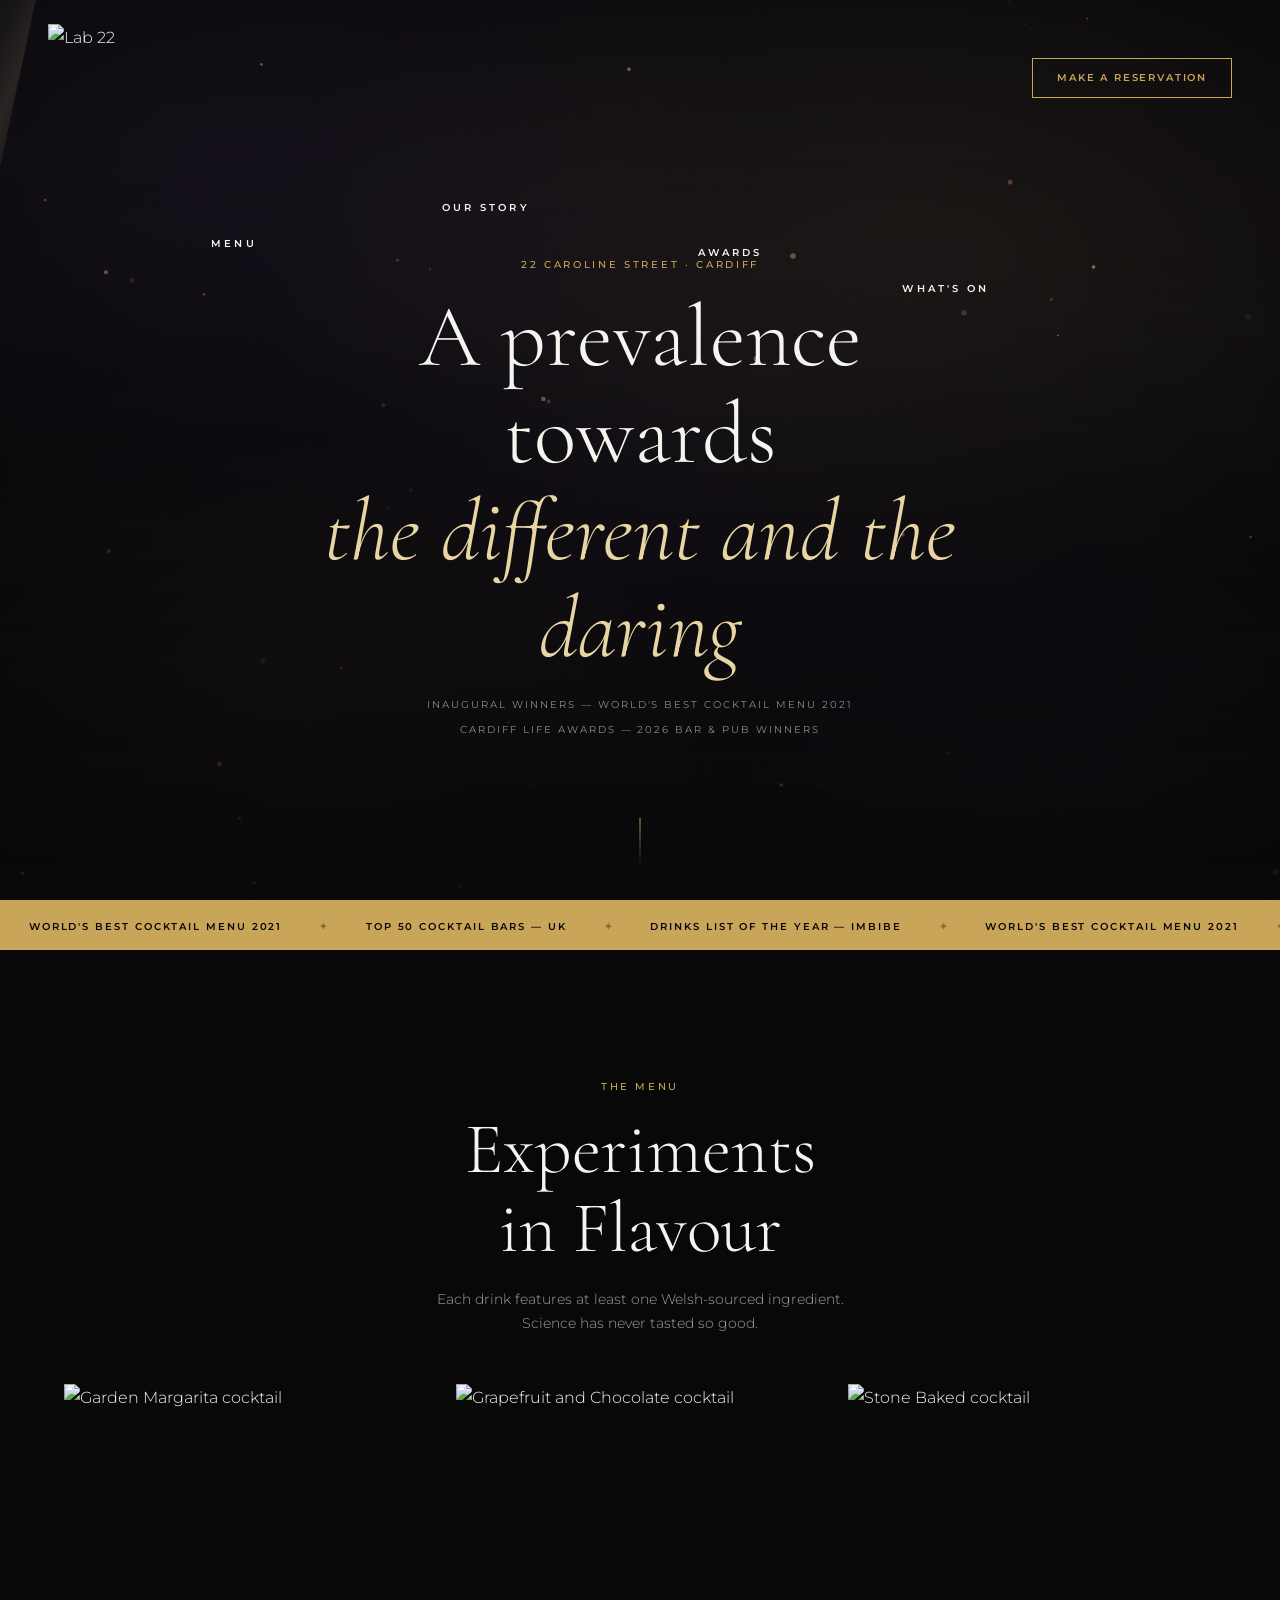
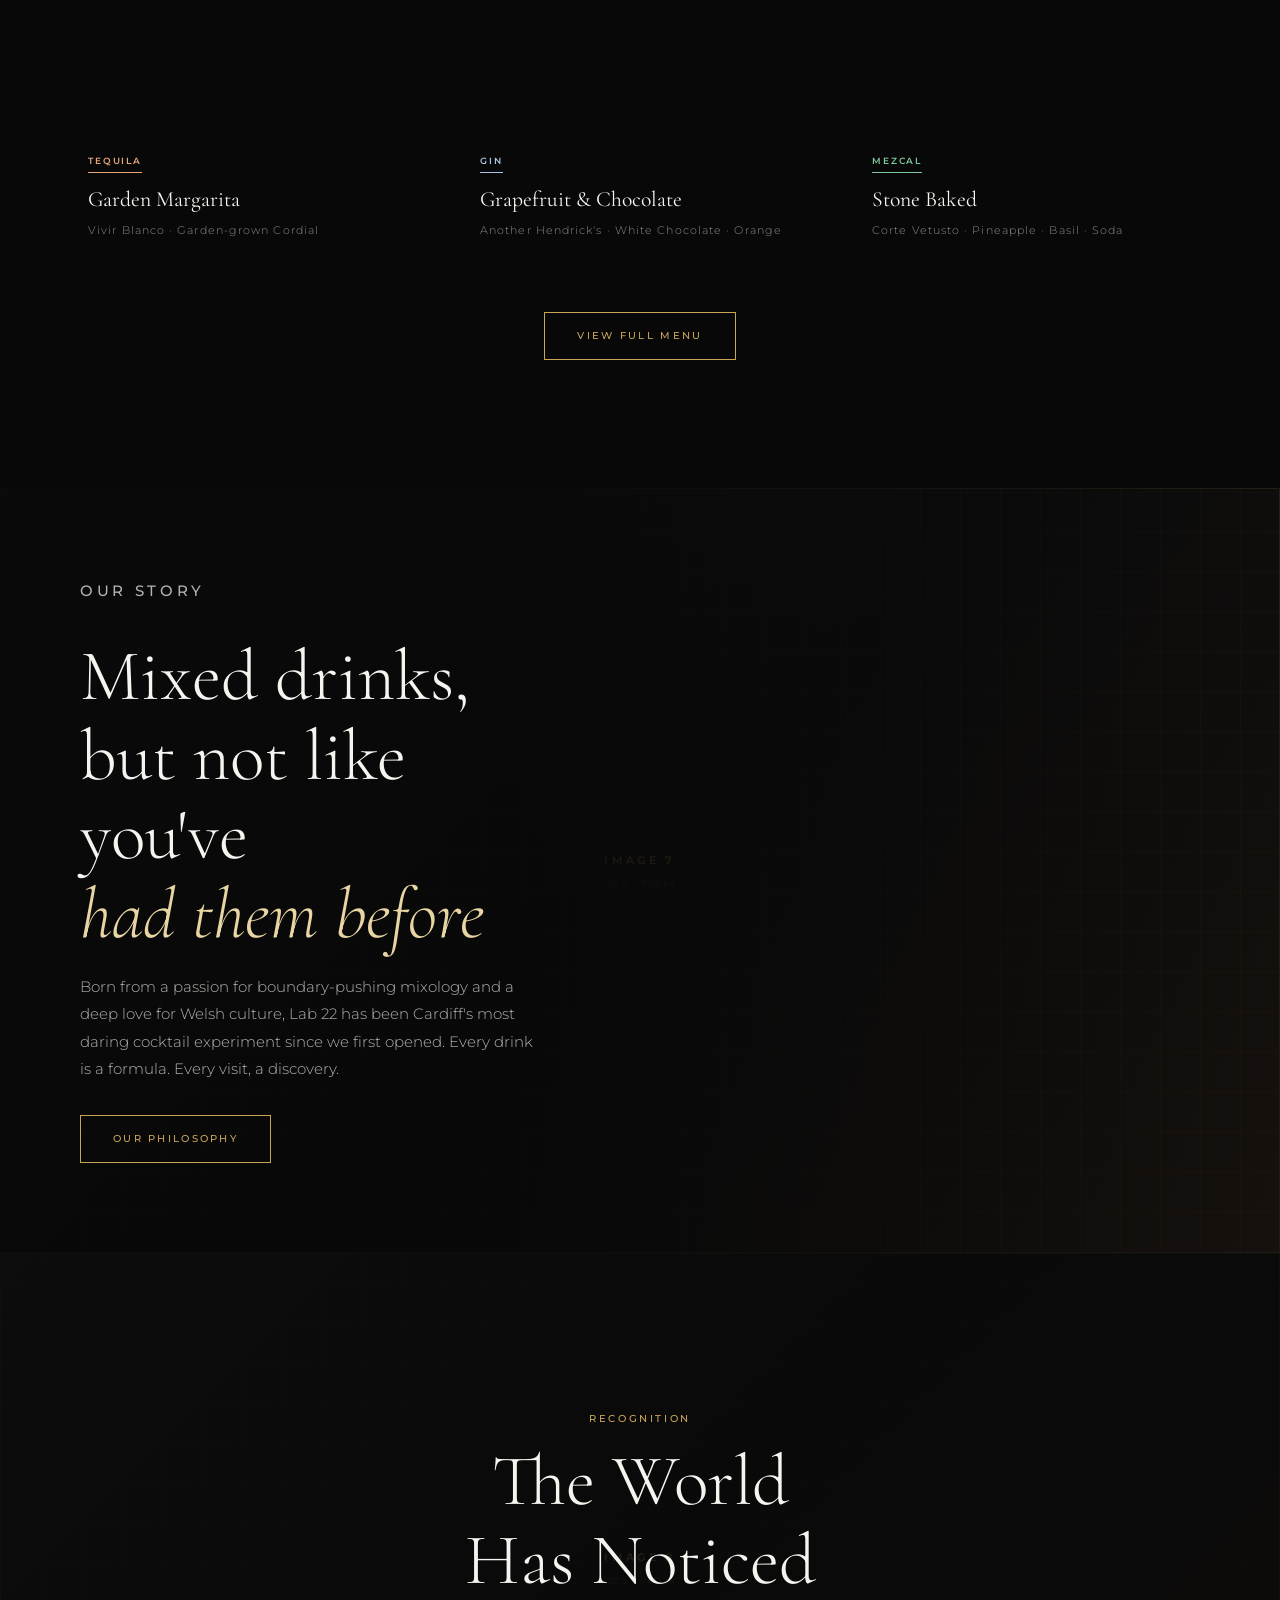
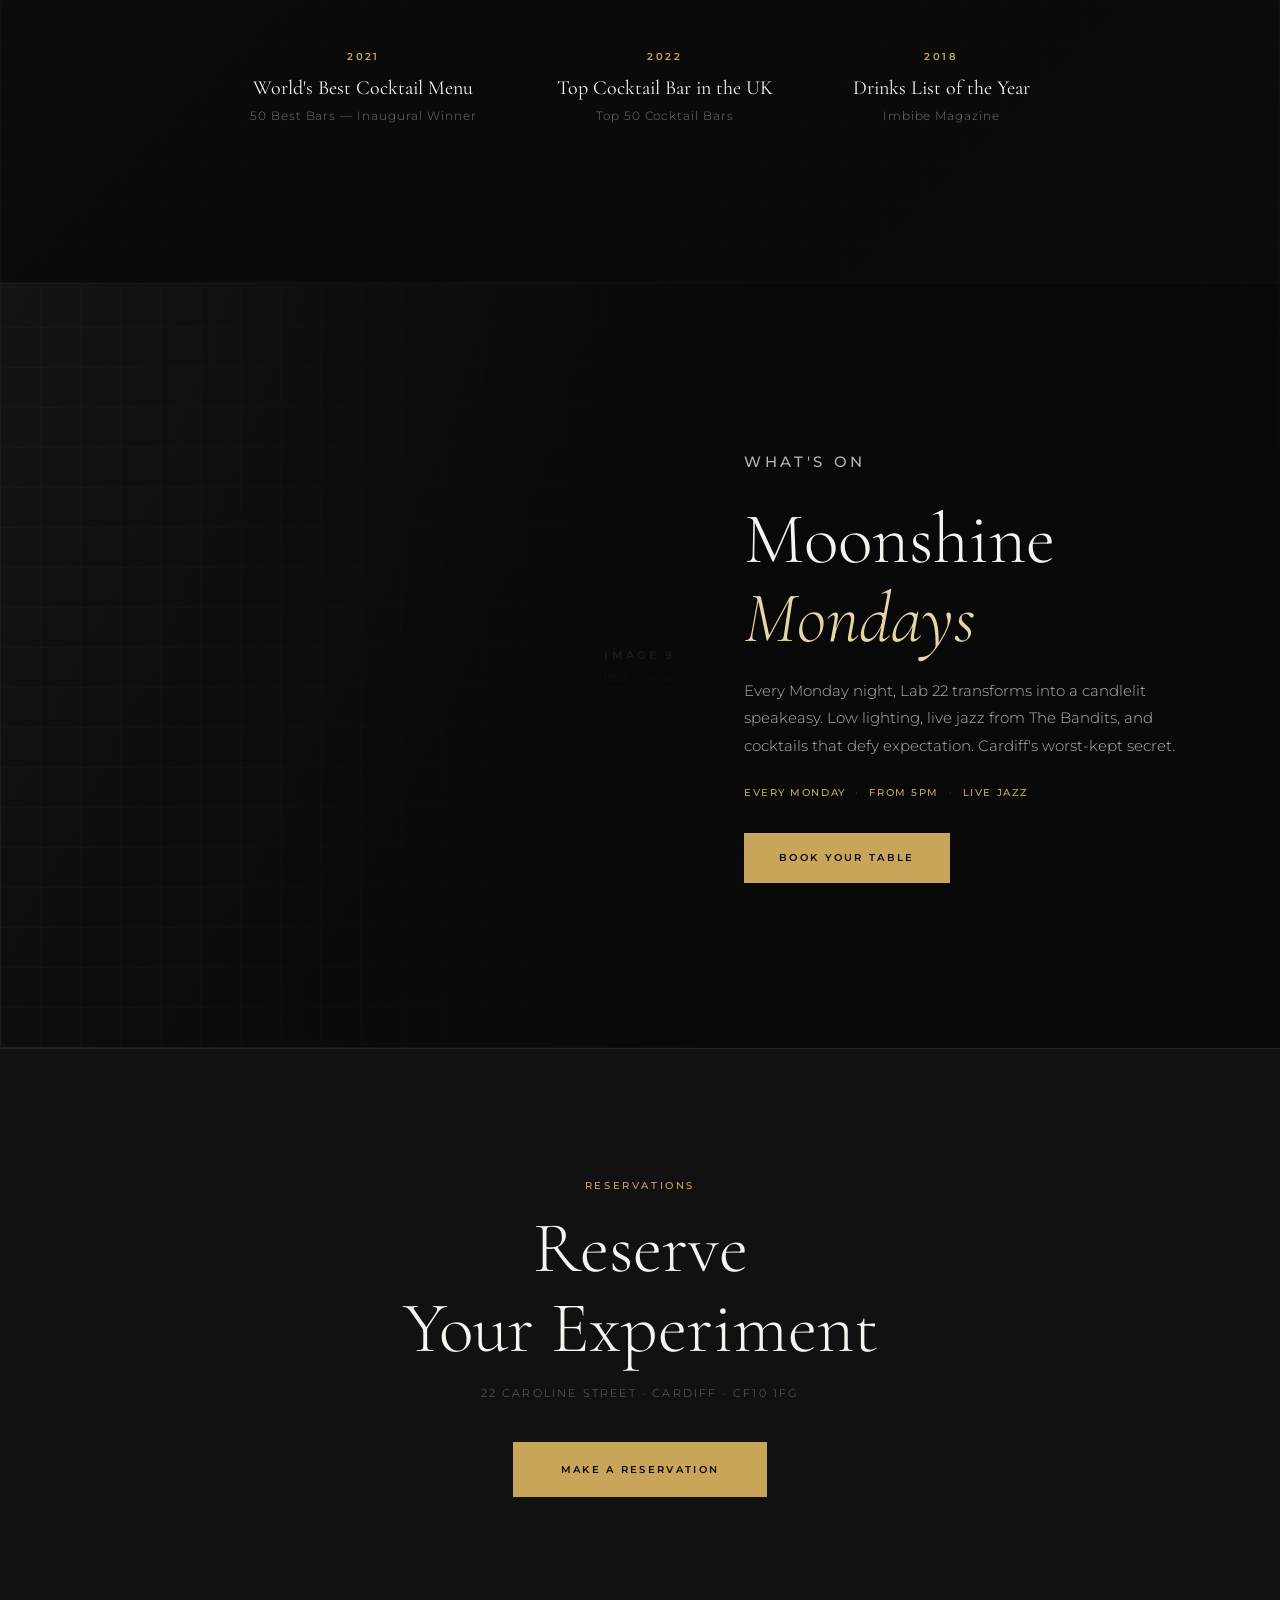
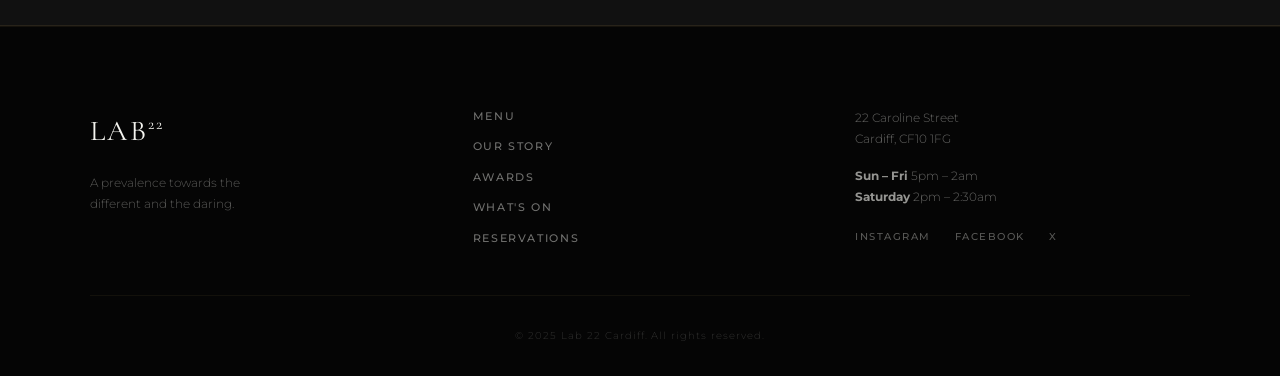
==== commit b92857d9: "Add Cardiff Life Awards 2026 line under hero award credit Co-Authored-By: Claude Fable 5 <noreply@an" ====
--- a/index.html
+++ b/index.html
@@ -62,6 +62,7 @@
       <p class="hero-eyebrow">22 Caroline Street · Cardiff</p>
       <h1 class="hero-title">A prevalence towards<br><em>the different<br class="mobile-br"> and the daring</em></h1>
       <p class="hero-sub">Inaugural Winners — World's Best Cocktail Menu 2021</p>
+      <p class="hero-sub hero-sub-2">Cardiff Life Awards — 2026 Bar &amp; Pub Winners</p>
     </div>
 
     <!-- Scroll line -->
--- a/css/styles.css
+++ b/css/styles.css
@@ -186,7 +186,7 @@
 .header-logo:focus-visible .logo-text { color: var(--gold); }
 
 .logo-img {
-  height: 42px;
+  height: 84px;
   width: auto;
   display: block;
   transition: transform var(--ease);
@@ -215,7 +215,7 @@
   .site-header { padding: 1.5rem 3rem; }
   .site-header.scrolled { padding: 1rem 3rem; }
   .logo-text { font-size: 1.6rem; }
-  .logo-img { height: 54px; }
+  .logo-img { height: 108px; }
   .btn-reservation { font-size: 0.63rem; padding: 0.65rem 1.5rem; }
 }
 
@@ -452,6 +452,7 @@
   text-transform: uppercase;
   color: rgba(245,245,240,0.55);
 }
+.hero-sub-2 { margin-top: 0.5rem; }
 
 /* --- Scroll indicator --- */
 .scroll-indicator {
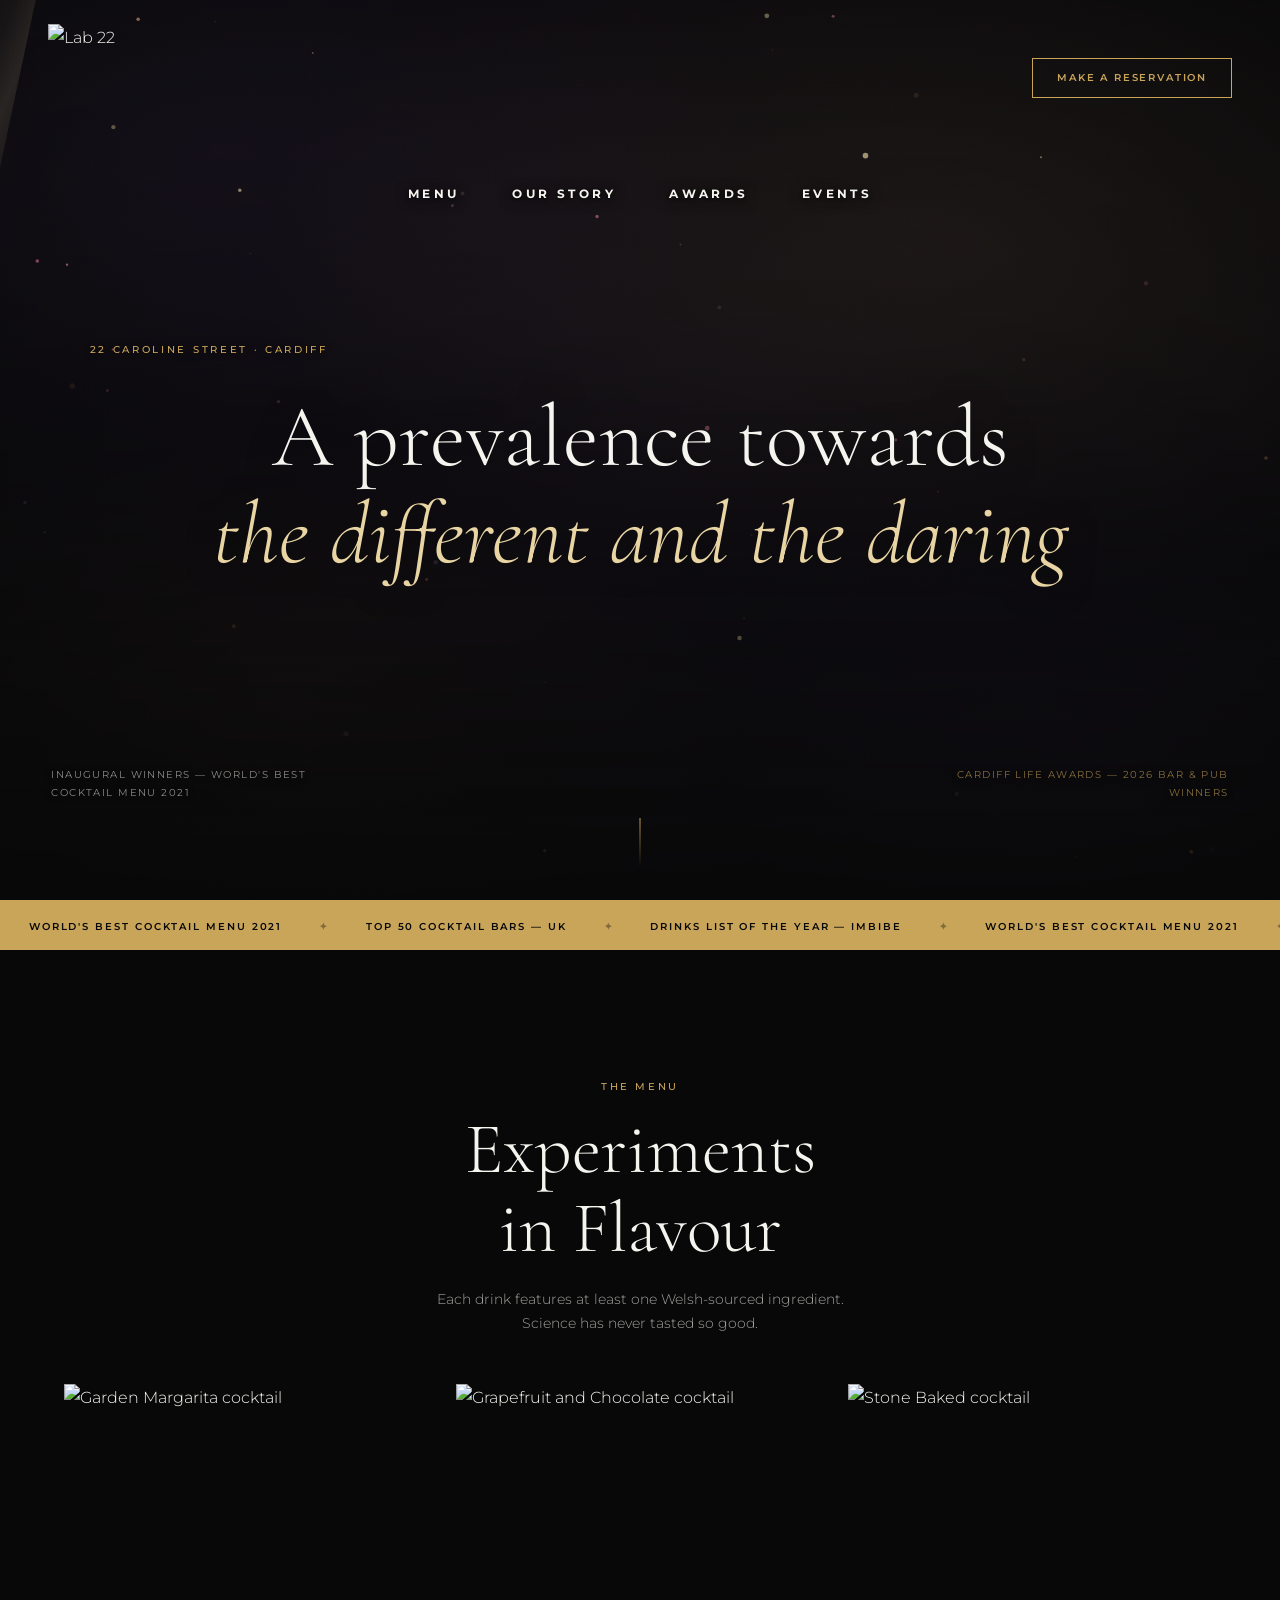
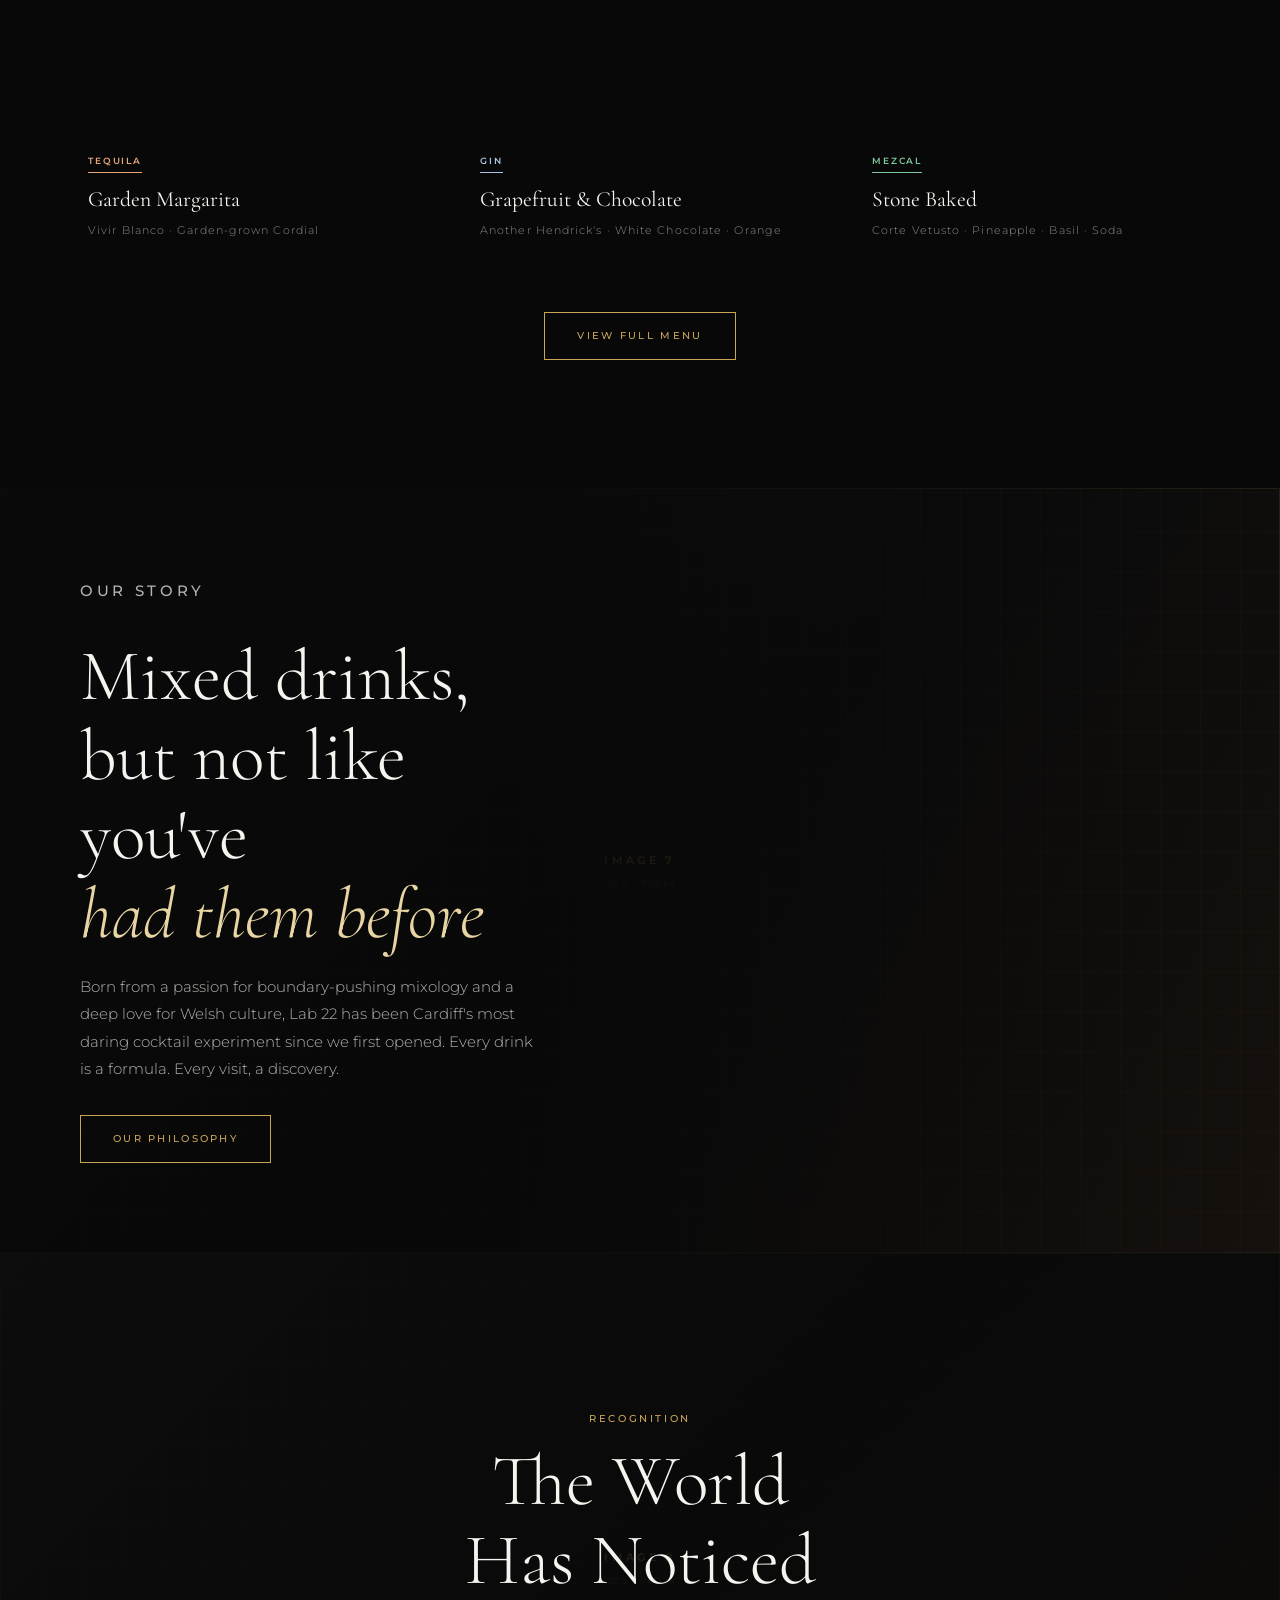
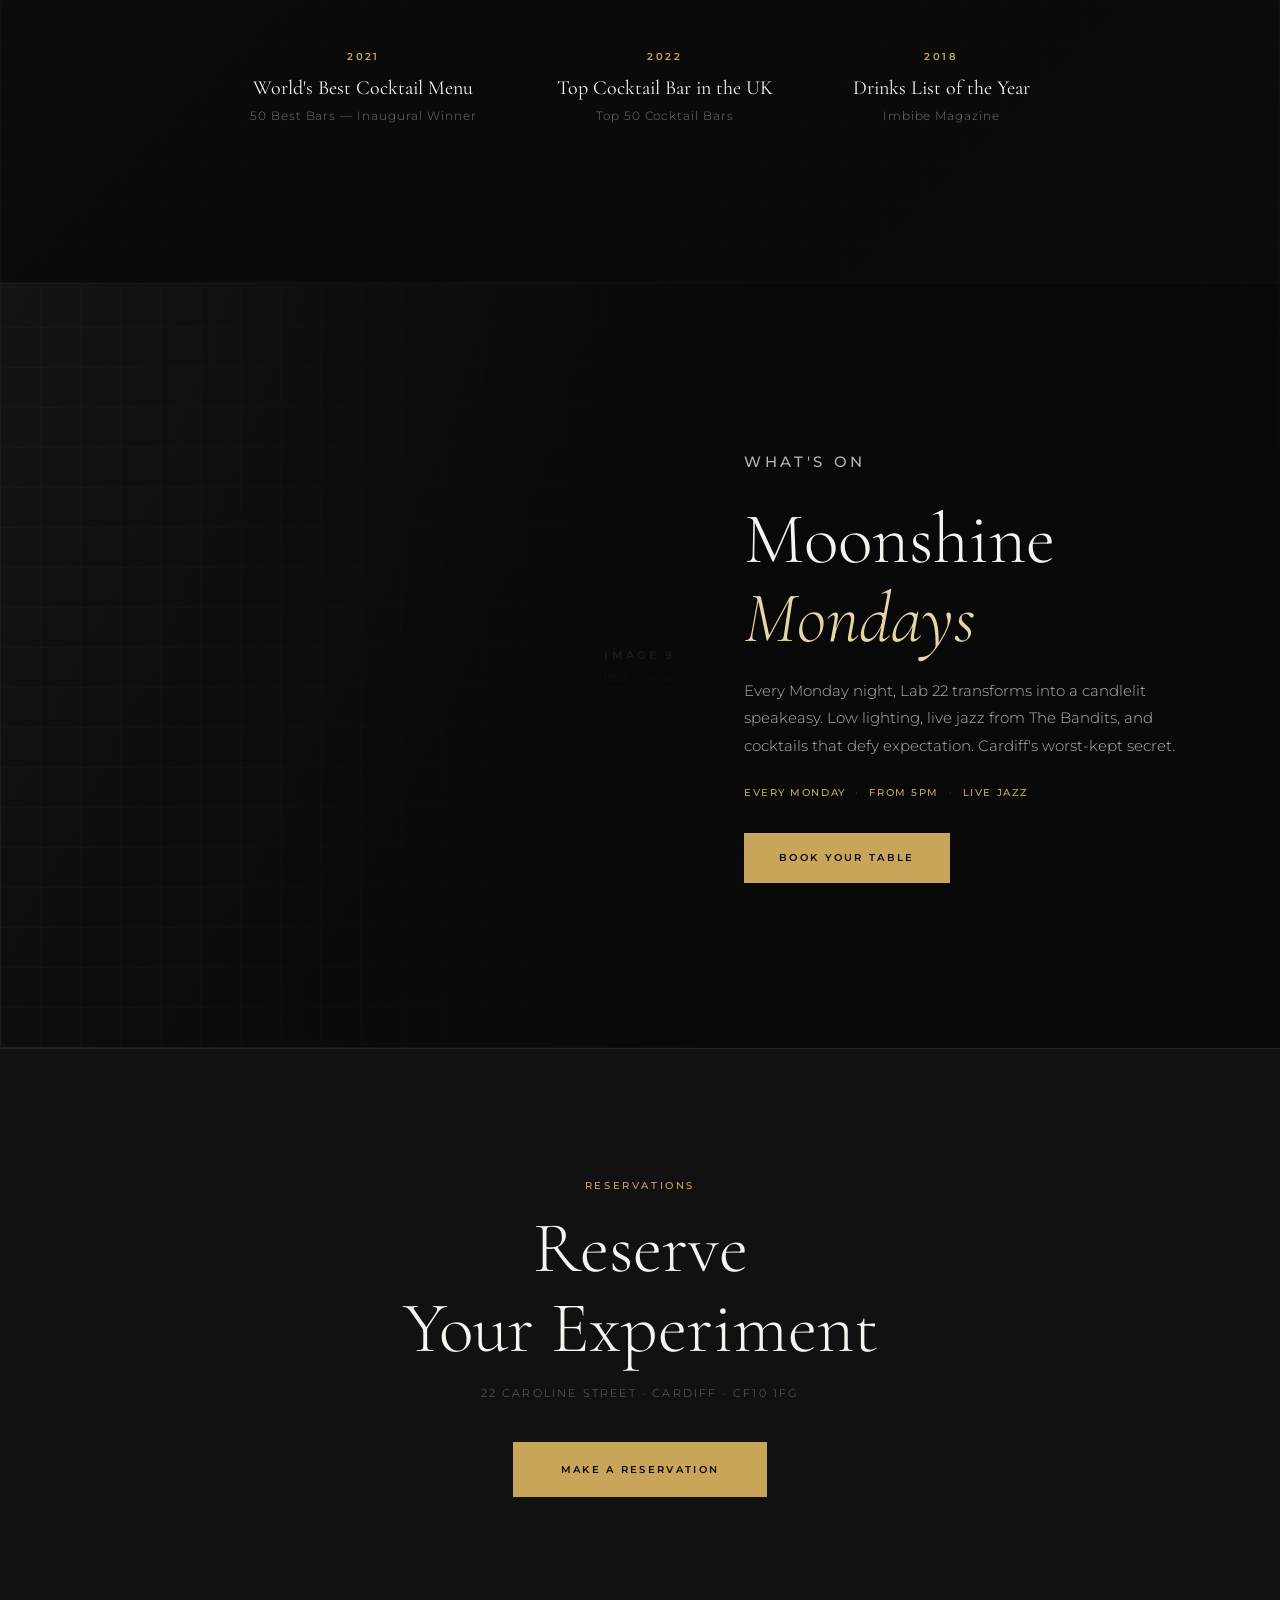
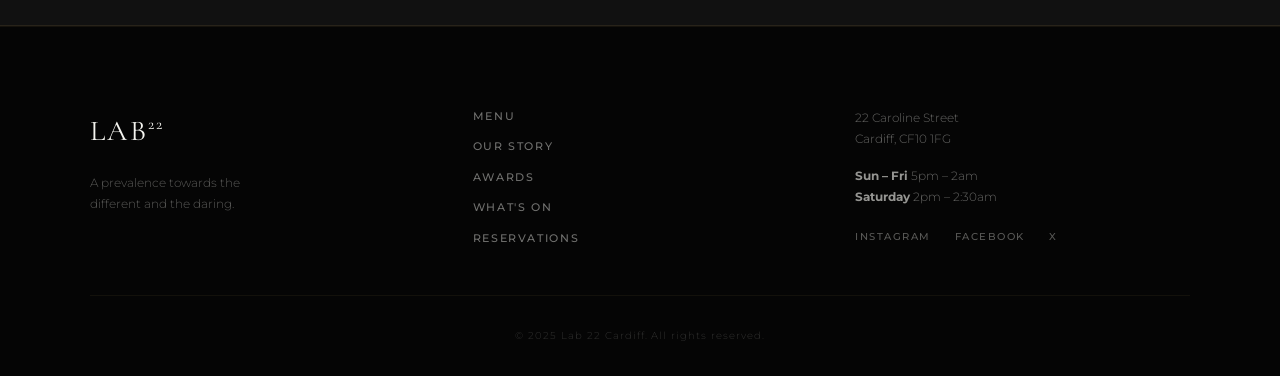
==== commit 3d88c776: "Nav becomes horizontal row under header; What's On renamed Events - Floating menu items now sit in a" ====
--- a/index.html
+++ b/index.html
@@ -54,7 +54,7 @@
       <a href="#cocktails"  class="hero-nav-item" id="nav-menu">MENU</a>
       <a href="#story"      class="hero-nav-item" id="nav-story">OUR STORY</a>
       <a href="#awards"     class="hero-nav-item" id="nav-awards">AWARDS</a>
-      <a href="#whats-on"   class="hero-nav-item" id="nav-whatson">WHAT'S ON</a>
+      <a href="#whats-on"   class="hero-nav-item" id="nav-whatson">EVENTS</a>
     </nav>
 
     <!-- Hero copy (counter-parallax target) -->
--- a/css/styles.css
+++ b/css/styles.css
@@ -290,7 +290,7 @@
   transition: opacity 2.2s ease;
   will-change: transform, opacity;
 }
-.glass-layer.active { opacity: 0.45; }
+.glass-layer.active { opacity: 0.4; }
 
 .glass-layer img {
   height: min(62vh, 560px);
@@ -356,22 +356,31 @@
   98%, 100% { left: calc(100% + 200px); opacity: 0; }
 }
 
-/* --- Floating nav --- */
+/* --- Floating nav: one horizontal line under the header --- */
 .hero-nav {
   position: absolute;
-  inset: 0;
+  top: 0;
+  left: 0;
+  right: 0;
   z-index: 10;
+  display: flex;
+  justify-content: center;
+  align-items: center;
+  flex-wrap: wrap;
+  gap: 0 1rem;
+  padding: 130px 1rem 0; /* clears the fixed header + logo */
 }
 .hero-nav-item {
-  position: absolute;
-  font-family: var(--font-sans);
-  font-size: 0.6rem;
-  font-weight: 600;
-  letter-spacing: 0.28em;
+  font-family: var(--font-sans);
+  font-size: 0.62rem;
+  font-weight: 700;
+  letter-spacing: 0.2em;
   text-transform: uppercase;
   color: var(--white);
   cursor: pointer;
   transition: color var(--ease);
+  /* keeps the labels legible over the bright glass */
+  text-shadow: 0 1px 4px rgba(8,8,8,0.9), 0 2px 14px rgba(8,8,8,0.7);
   /* tap zone */
   padding: 0.6rem 0.4rem;
   -webkit-tap-highlight-color: transparent;
@@ -379,18 +388,15 @@
 .hero-nav-item:hover,
 .hero-nav-item:focus-visible { color: var(--gold); outline: none; }
 
-/* Mobile: clustered, sitting lower so the gap to the hero copy is tight */
-#nav-menu    { top: 24%; left: 8%;  animation: hero-pulse 3.2s ease-in-out infinite 0s;   }
-#nav-story   { top: 21%; left: 42%; animation: hero-pulse 4.1s ease-in-out infinite 0.8s; }
-#nav-awards  { top: 28%; left: 63%; animation: hero-pulse 3.7s ease-in-out infinite 1.6s; }
-#nav-whatson { top: 31%; left: 24%; animation: hero-pulse 4.5s ease-in-out infinite 0.4s; }
+/* Staggered pulse keeps them bubbling, each on its own rhythm */
+#nav-menu    { animation: hero-pulse 3.2s ease-in-out infinite 0s;   }
+#nav-story   { animation: hero-pulse 4.1s ease-in-out infinite 0.8s; }
+#nav-awards  { animation: hero-pulse 3.7s ease-in-out infinite 1.6s; }
+#nav-whatson { animation: hero-pulse 4.5s ease-in-out infinite 0.4s; }
 
 @media (min-width: 768px) {
-  .hero-nav-item { font-size: 0.65rem; letter-spacing: 0.3em; }
-  #nav-menu    { top: 25%; left: 16%; }
-  #nav-story   { top: 21%; left: 34%; }
-  #nav-awards  { top: 26%; left: 54%; }
-  #nav-whatson { top: 30%; left: 70%; }
+  .hero-nav { padding-top: 175px; gap: 0 2.5rem; }
+  .hero-nav-item { font-size: 0.72rem; letter-spacing: 0.3em; }
 }
 
 @keyframes hero-pulse {
@@ -406,14 +412,11 @@
   }
 }
 
-/* --- Hero content --- */
+/* --- Hero content: spread across the whole hero --- */
 .hero-content {
-  position: relative;
+  position: absolute;
+  inset: 0;
   z-index: 10;
-  text-align: center;
-  padding: 0 1.5rem 18vh;
-  max-width: 720px;
-  width: 100%;
   will-change: transform;
   /* opacity-only entrance: transform stays free for the JS counter-parallax */
   animation: hero-content-in 1.8s ease 0.3s both;
@@ -422,37 +425,83 @@
   from { opacity: 0; }
   to   { opacity: 1; }
 }
+
+/* Address: upper-left, below the nav cluster */
 .hero-eyebrow {
+  position: absolute;
+  top: 34%;
+  left: 6%;
   font-family: var(--font-sans);
   font-size: 0.6rem;
   font-weight: 500;
   letter-spacing: 0.28em;
   text-transform: uppercase;
   color: var(--gold);
-  margin-bottom: 1rem;
-}
+  text-shadow: 0 1px 6px rgba(8,8,8,0.8);
+}
+
+/* Headline: dead centre */
 .hero-title {
+  position: absolute;
+  top: 54%;
+  left: 0;
+  right: 0;
+  transform: translateY(-50%);
+  text-align: center;
+  padding: 0 1rem;
   font-family: var(--font-serif);
   font-size: clamp(2.4rem, 9vw, 5.5rem);
   font-weight: 300;
   line-height: 1.1;
   color: var(--white);
-  margin-bottom: 1.25rem;
+  text-shadow: 0 2px 30px rgba(8,8,8,0.55);
 }
 .hero-title em { font-style: italic; color: var(--gold-light); }
 .mobile-br { display: inline; }
 
 @media (min-width: 480px) { .mobile-br { display: none; } }
 
+/* Award lines: anchored to the bottom corners (stacked centre on mobile) */
 .hero-sub {
-  font-family: var(--font-sans);
-  font-size: 0.62rem;
+  position: absolute;
+  bottom: 15%;
+  left: 0;
+  right: 0;
+  text-align: center;
+  padding: 0 2rem;
+  font-family: var(--font-sans);
+  font-size: 0.55rem;
   font-weight: 400;
-  letter-spacing: 0.2em;
+  letter-spacing: 0.15em;
+  line-height: 1.8;
   text-transform: uppercase;
   color: rgba(245,245,240,0.55);
-}
-.hero-sub-2 { margin-top: 0.5rem; }
+  text-shadow: 0 1px 6px rgba(8,8,8,0.8);
+}
+/* second award in soft gold, clearly separated below the first */
+.hero-sub-2 {
+  bottom: 8%;
+  color: rgba(201,165,90,0.65);
+}
+
+@media (min-width: 768px) {
+  .hero-eyebrow { top: 38%; left: 7%; }
+  .hero-sub {
+    bottom: 11%;
+    left: 4%;
+    right: auto;
+    text-align: left;
+    max-width: 320px;
+    font-size: 0.6rem;
+    padding: 0;
+  }
+  .hero-sub-2 {
+    bottom: 11%;
+    left: auto;
+    right: 4%;
+    text-align: right;
+  }
+}
 
 /* --- Scroll indicator --- */
 .scroll-indicator {
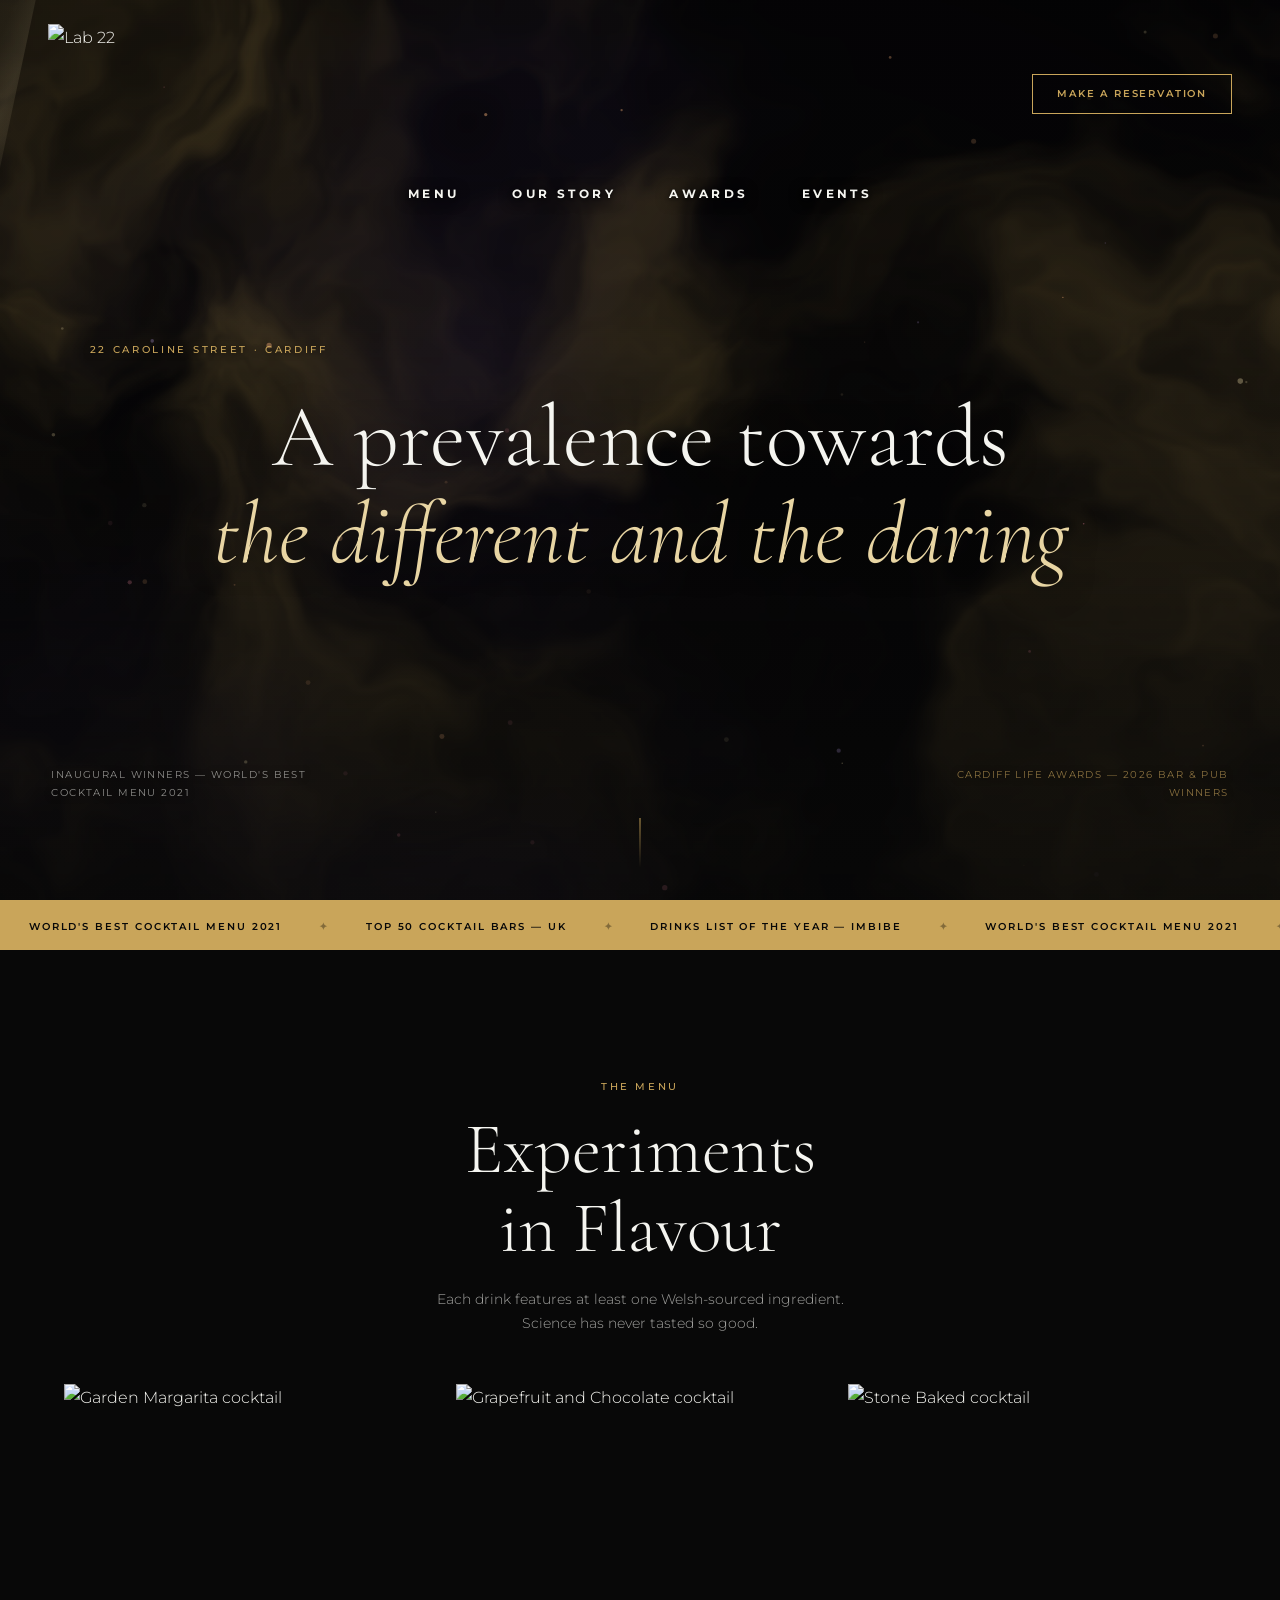
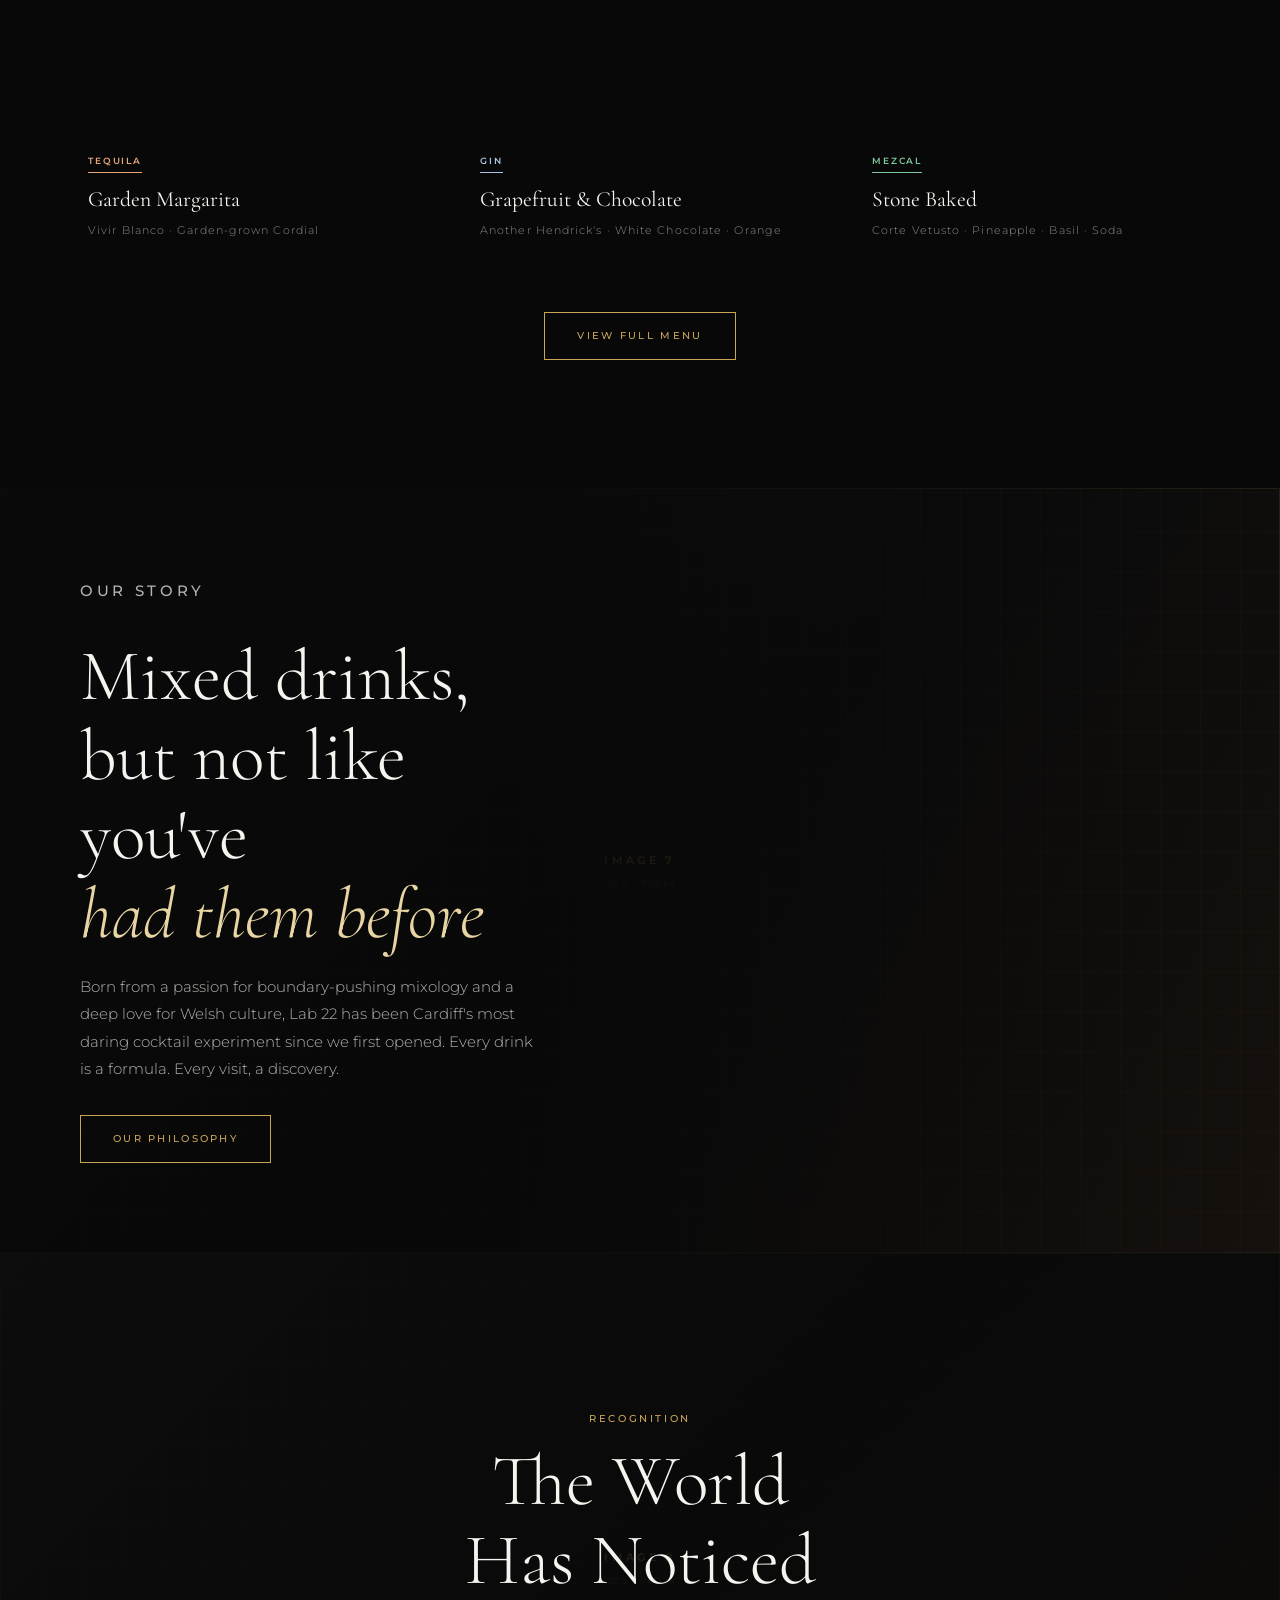
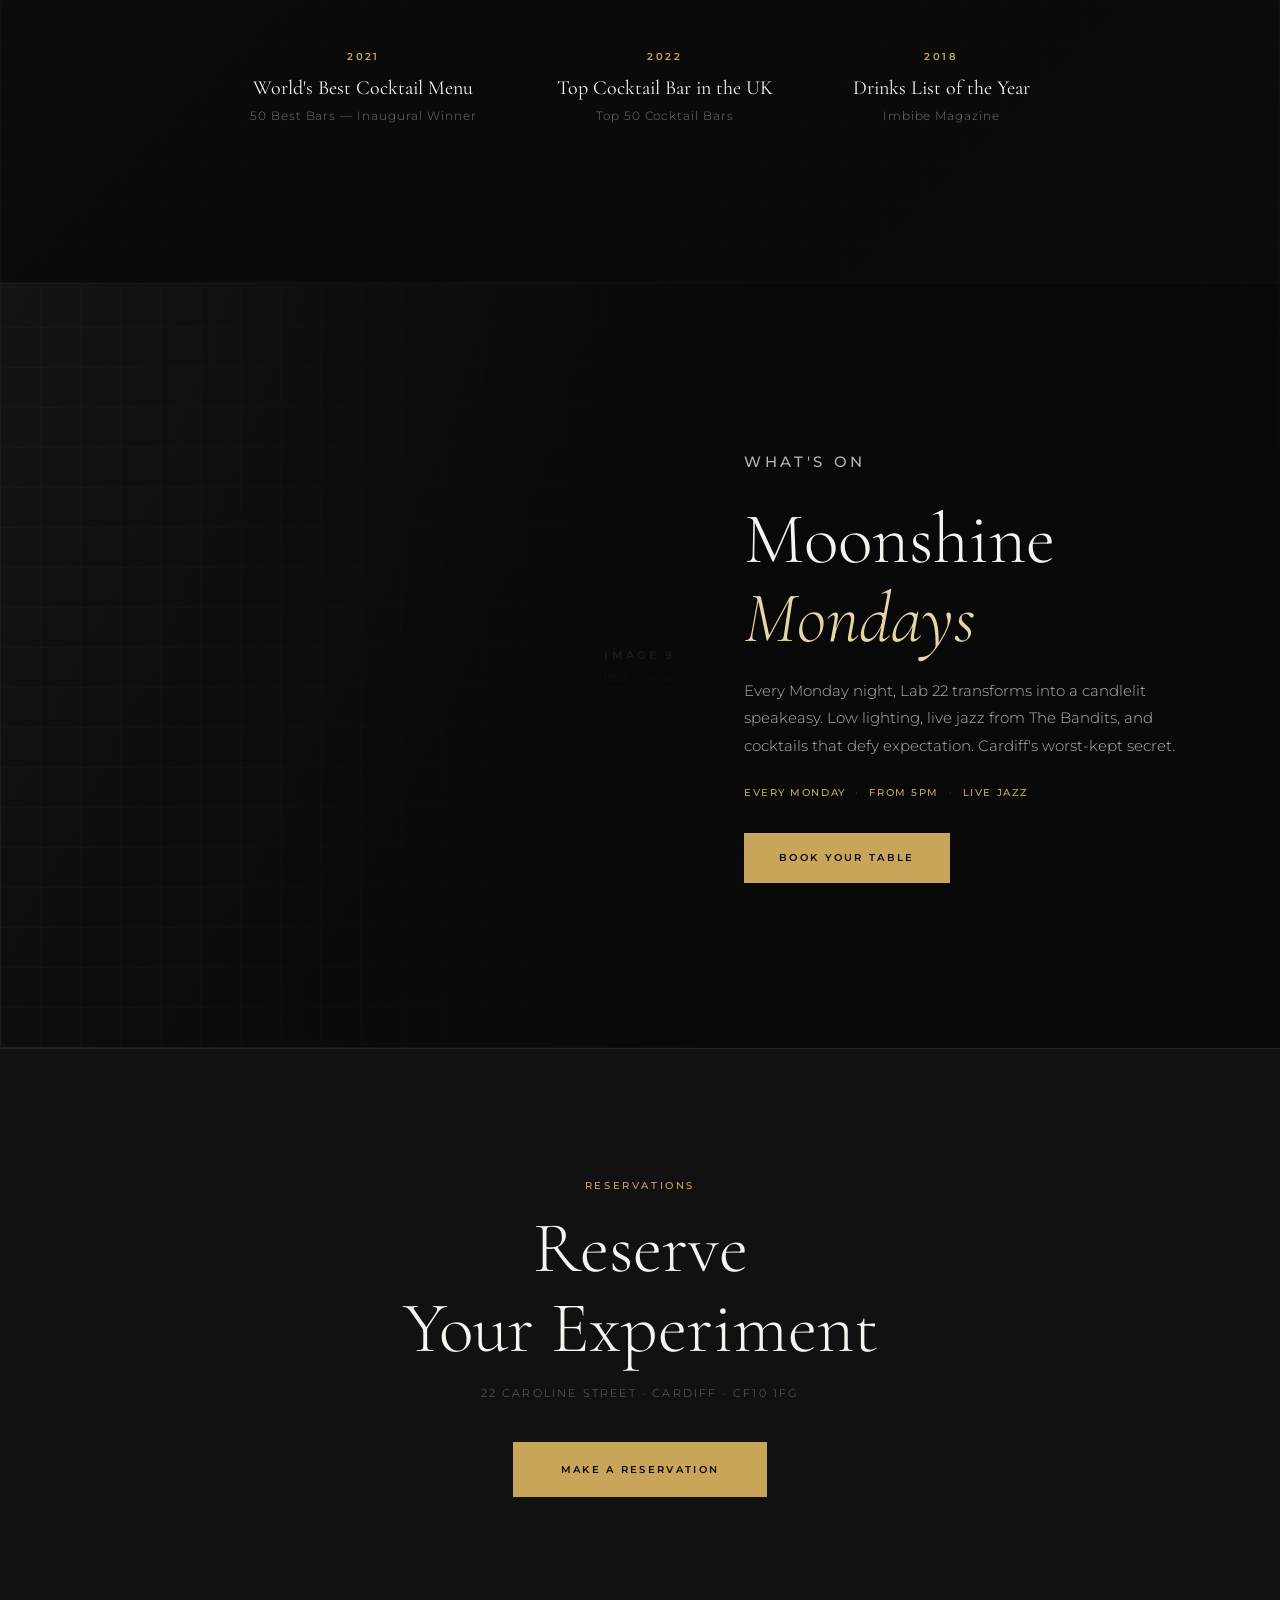
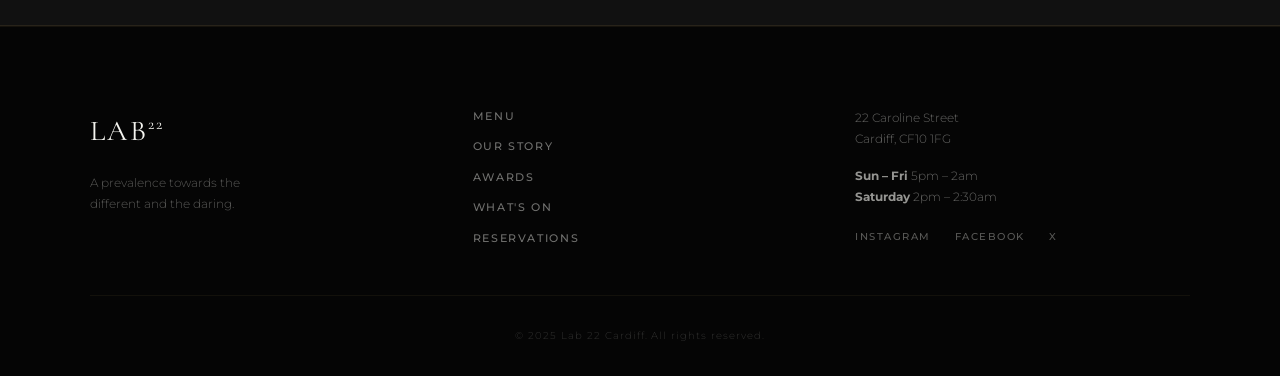
==== commit 9611a15c: "Logo +30%; add WebGL liquid-smoke shader to hero - Logo now 109px mobile / 140px desktop - New curso" ====
--- a/index.html
+++ b/index.html
@@ -26,6 +26,9 @@
     <div class="hero-atmosphere" aria-hidden="true">
       <img src="images/hero-bg.jpg" alt="" class="hero-bg-img" onerror="this.remove()">
     </div>
+
+    <!-- WebGL liquid-smoke shader (gold/purple, cursor-reactive) -->
+    <canvas class="hero-fluid" aria-hidden="true"></canvas>
 
     <!-- Gold particle dust (canvas, JS-driven) -->
     <canvas class="hero-particles" aria-hidden="true"></canvas>
--- a/css/styles.css
+++ b/css/styles.css
@@ -186,7 +186,7 @@
 .header-logo:focus-visible .logo-text { color: var(--gold); }
 
 .logo-img {
-  height: 84px;
+  height: 109px;
   width: auto;
   display: block;
   transition: transform var(--ease);
@@ -215,7 +215,7 @@
   .site-header { padding: 1.5rem 3rem; }
   .site-header.scrolled { padding: 1rem 3rem; }
   .logo-text { font-size: 1.6rem; }
-  .logo-img { height: 108px; }
+  .logo-img { height: 140px; }
   .btn-reservation { font-size: 0.63rem; padding: 0.65rem 1.5rem; }
 }
 
@@ -257,6 +257,15 @@
 @keyframes atmosphere-drift {
   0%   { transform: scale(1)    translate(0, 0); }
   100% { transform: scale(1.08) translate(-1.5%, 1%); }
+}
+
+/* --- WebGL liquid smoke --- */
+.hero-fluid {
+  position: absolute;
+  inset: 0;
+  width: 100%;
+  height: 100%;
+  z-index: 1; /* above CSS atmosphere, below dust and glasses */
 }
 
 /* --- Particle canvas --- */
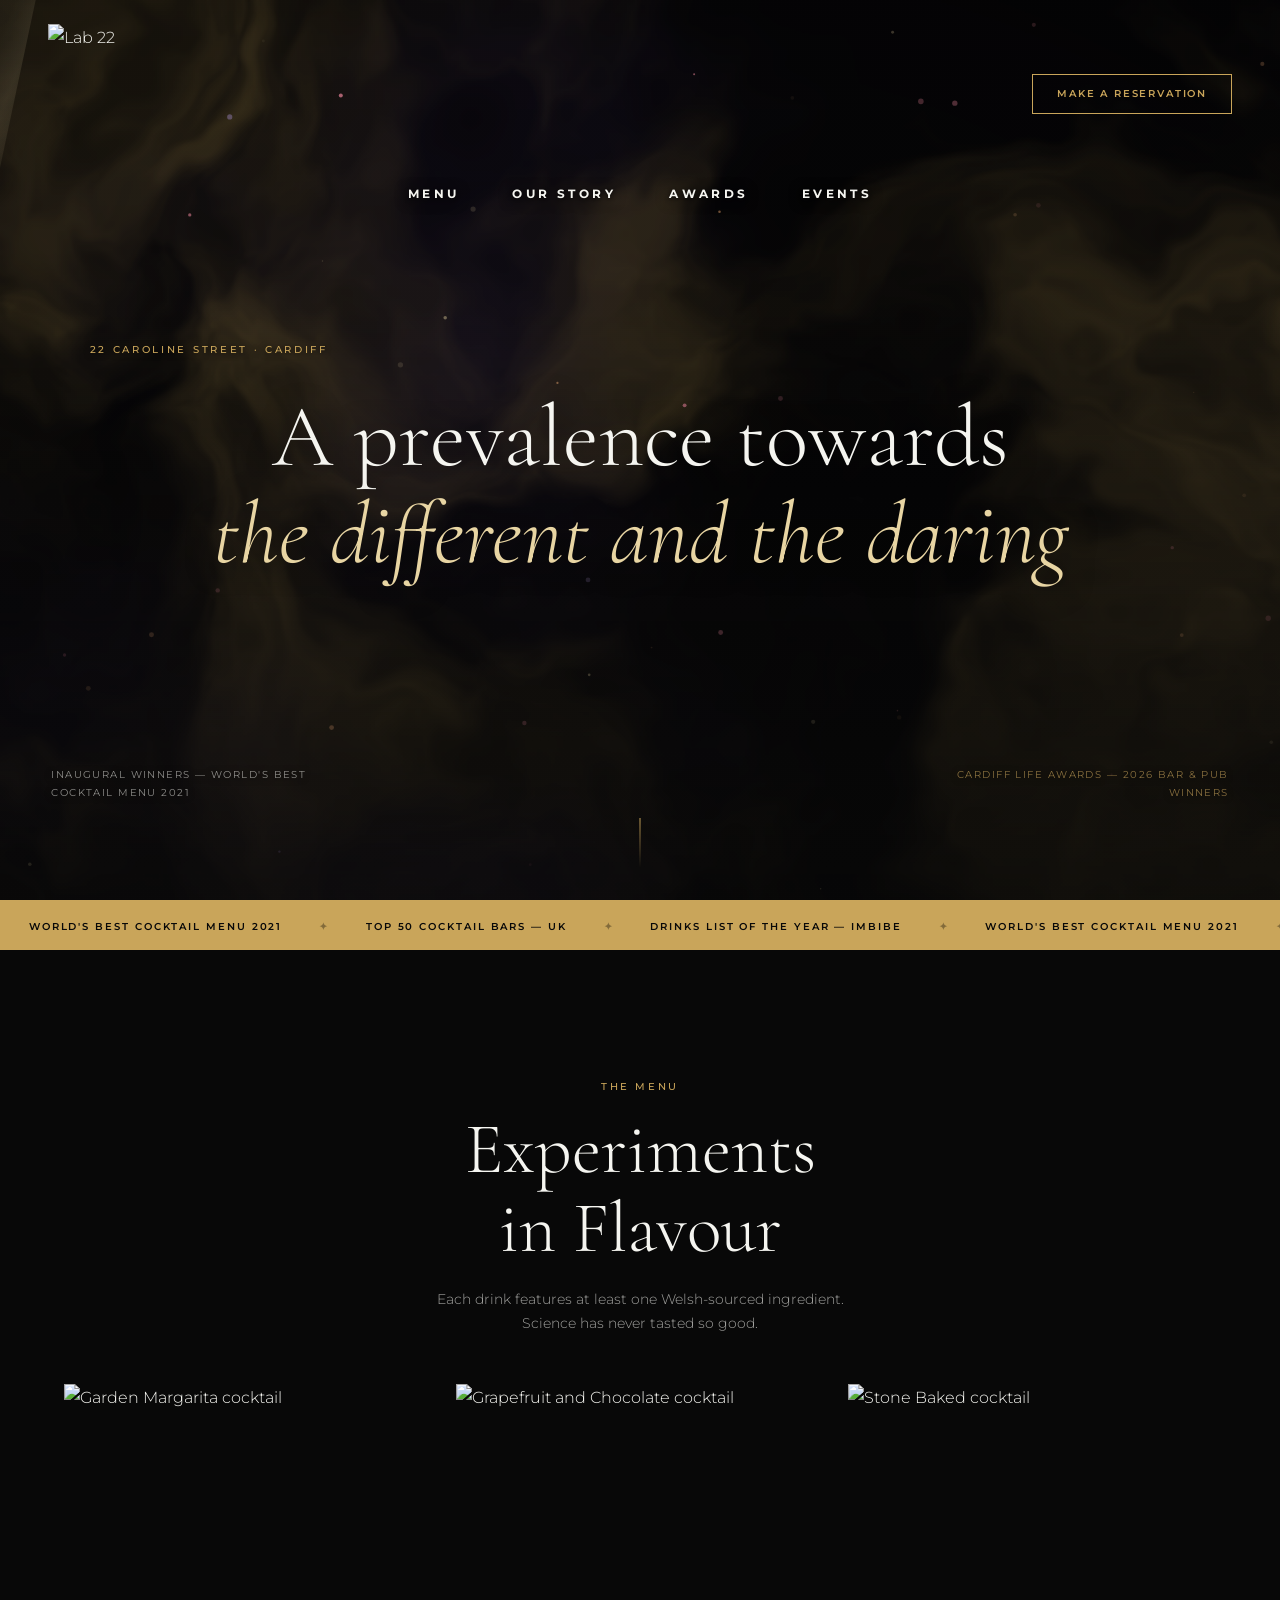
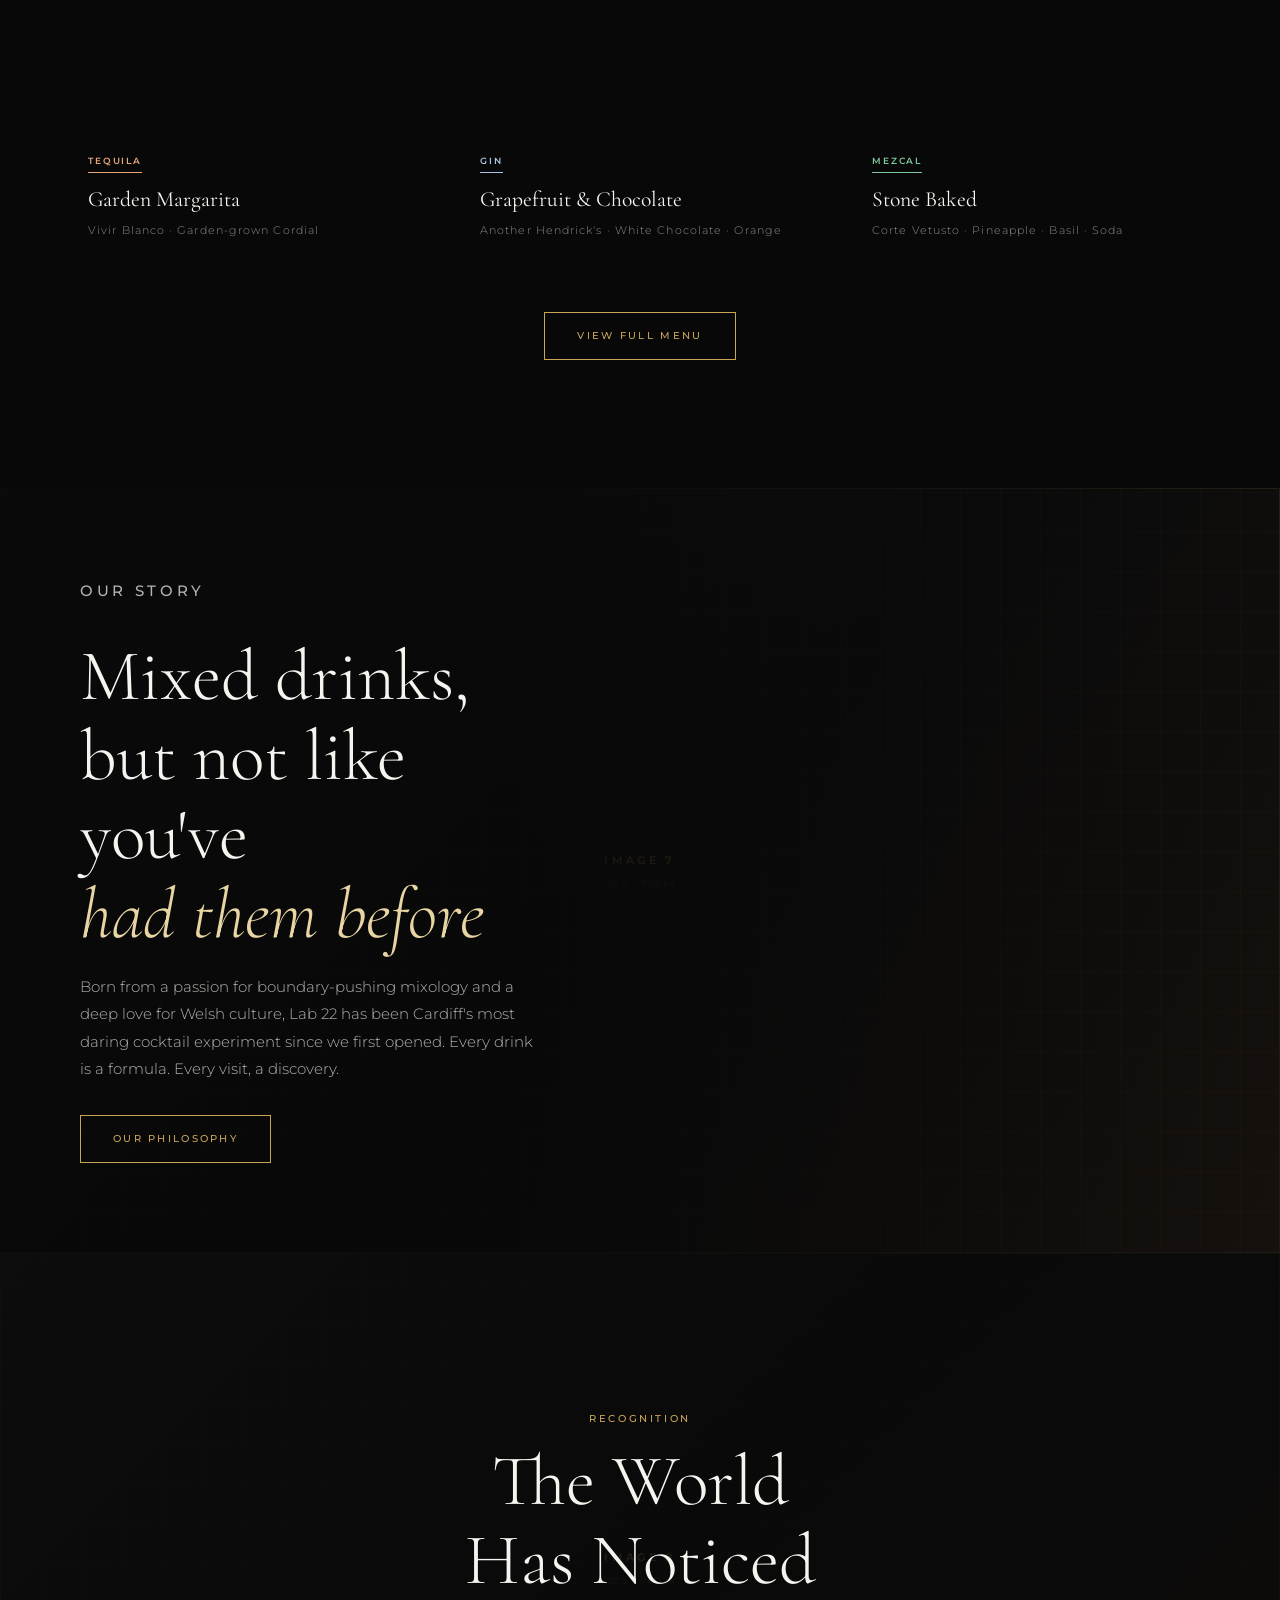
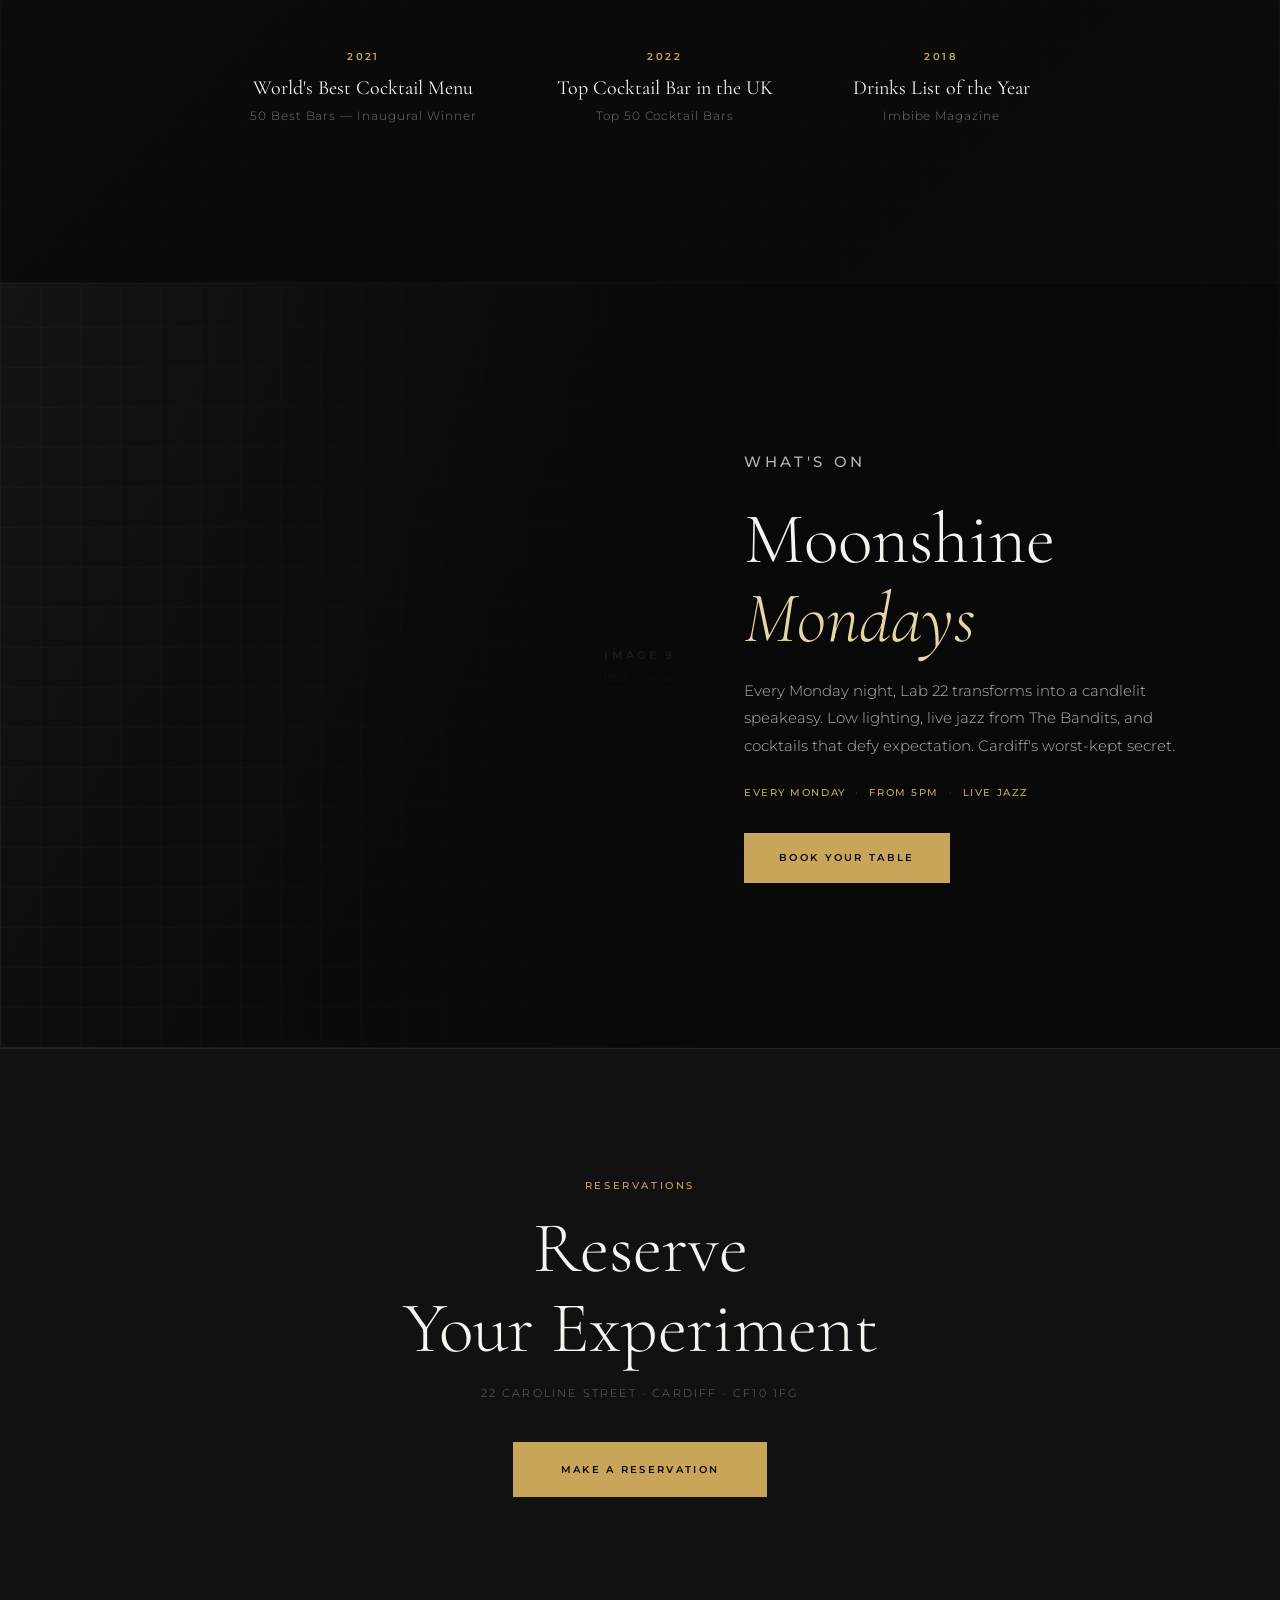
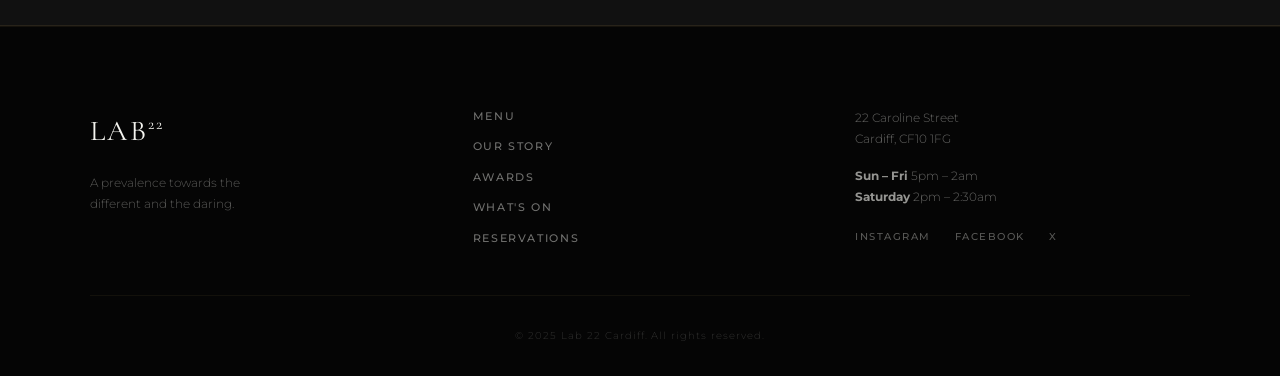
==== commit c64bc1cc: "Add scroll-rotating 3D cocktail (three.js) as hero centrepiece - Procedural coupe glass built in cod" ====
--- a/index.html
+++ b/index.html
@@ -29,6 +29,9 @@
 
     <!-- WebGL liquid-smoke shader (gold/purple, cursor-reactive) -->
     <canvas class="hero-fluid" aria-hidden="true"></canvas>
+
+    <!-- 3D cocktail (three.js) — rotates with scroll -->
+    <canvas class="hero-3d" aria-hidden="true"></canvas>
 
     <!-- Gold particle dust (canvas, JS-driven) -->
     <canvas class="hero-particles" aria-hidden="true"></canvas>
@@ -263,6 +266,7 @@
     </div>
   </footer>
 
+  <script src="https://cdnjs.cloudflare.com/ajax/libs/three.js/r128/three.min.js"></script>
   <script src="js/main.js"></script>
 </body>
 </html>
--- a/css/styles.css
+++ b/css/styles.css
@@ -278,12 +278,24 @@
   pointer-events: none;
 }
 
-/* --- Cocktail glass carousel (ghosted, behind hero text) --- */
-.hero-glasses {
-  position: absolute;
-  inset: 0;
+/* --- 3D cocktail canvas (three.js, scroll-rotated) --- */
+.hero-3d {
+  position: absolute;
+  inset: 0;
+  width: 100%;
+  height: 100%;
   z-index: 4;
   pointer-events: none;
+}
+
+/* --- Cocktail glass carousel — retired in favour of the 3D glass.
+       Markup + palette cycling kept (drives the dust colours). --- */
+.hero-glasses {
+  position: absolute;
+  inset: 0;
+  z-index: 4;
+  pointer-events: none;
+  display: none;
 }
 /* Each layer fills the hero and centres its glass — the carousel
    crossfades between them. Centring is done with flex (not transform)
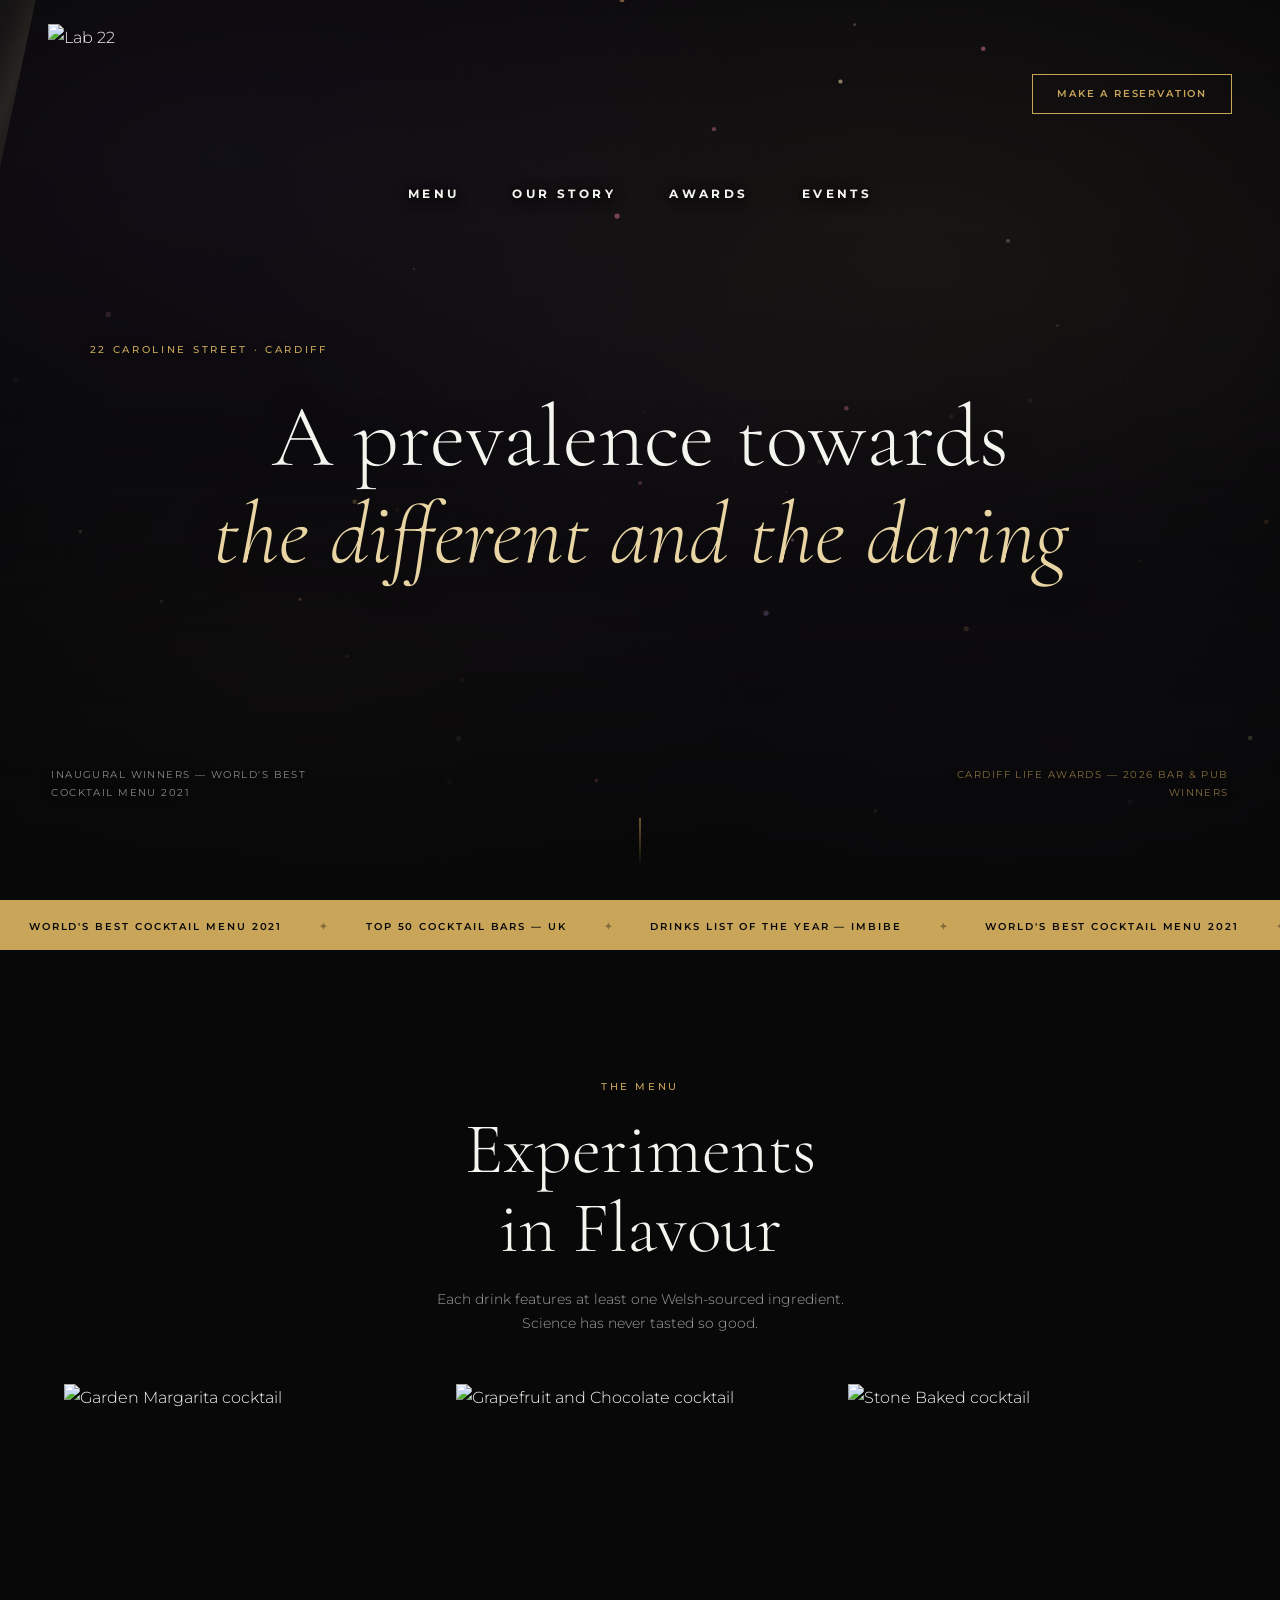
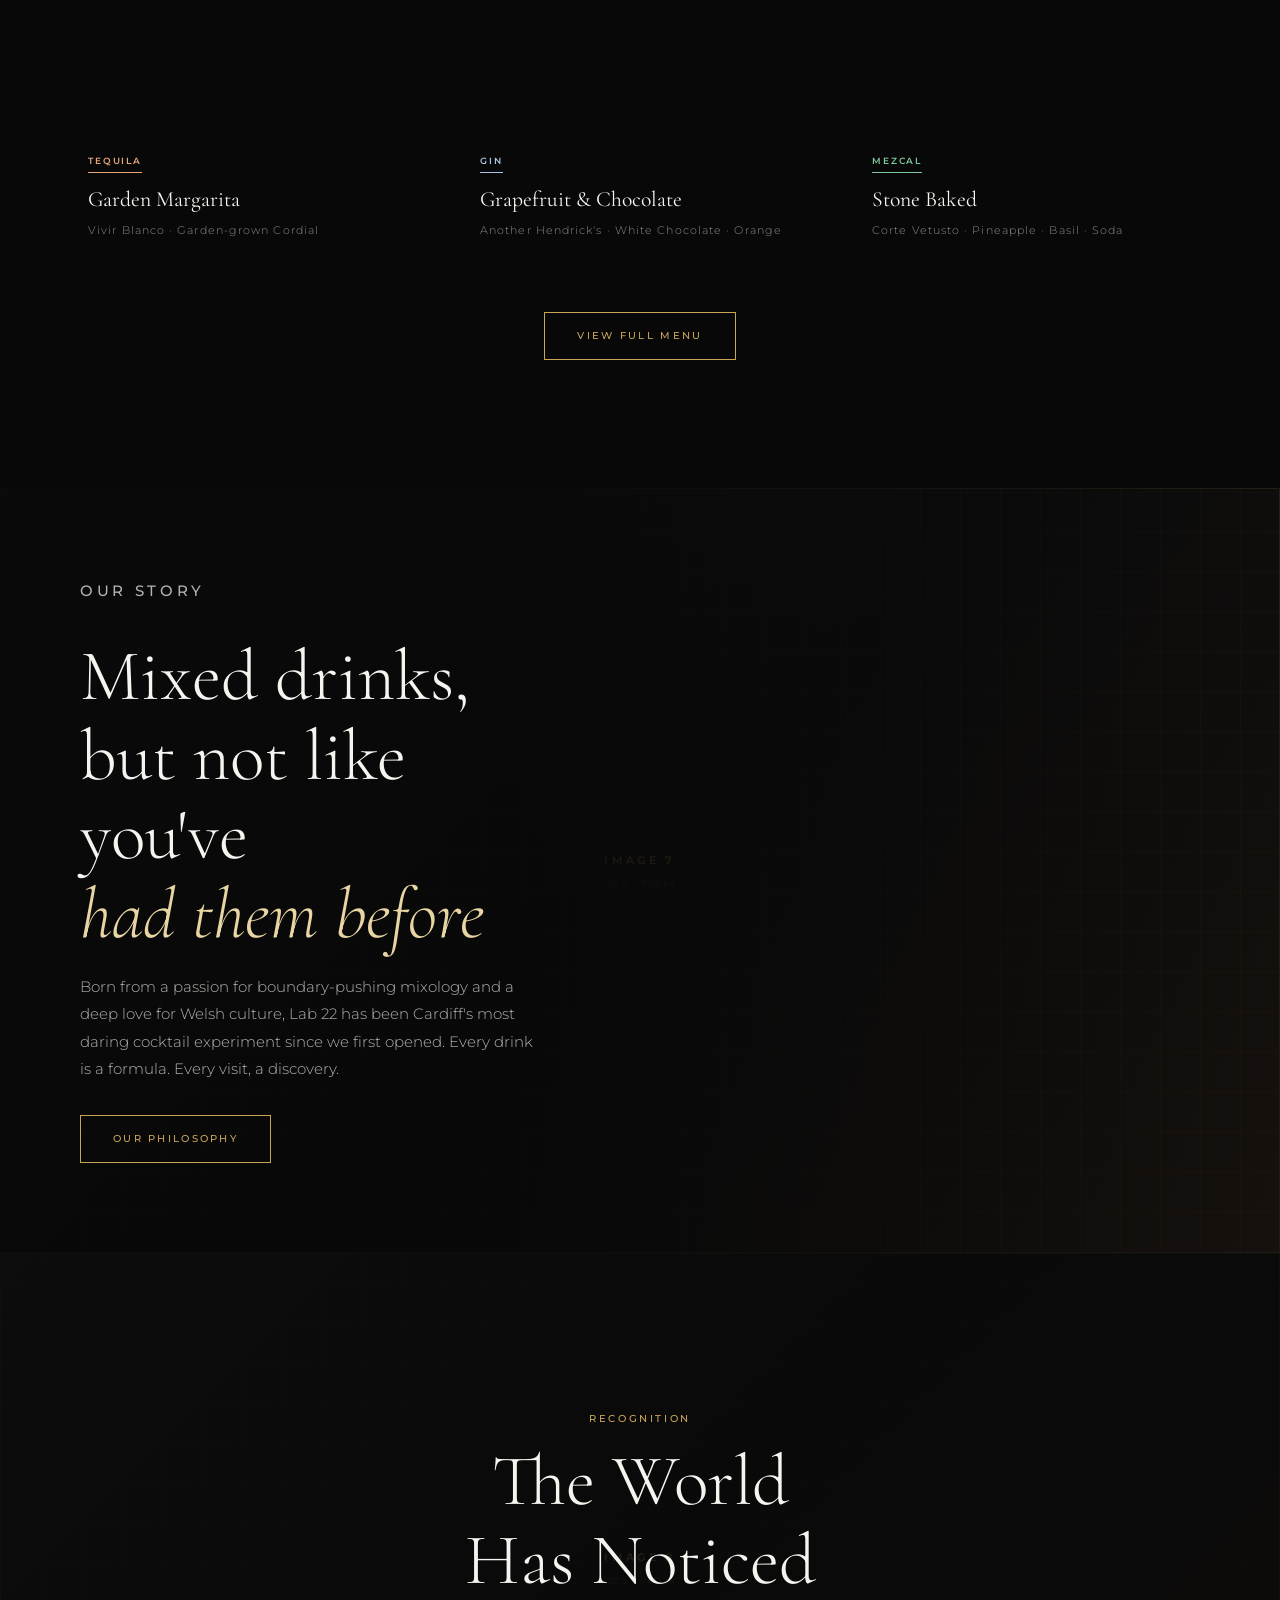
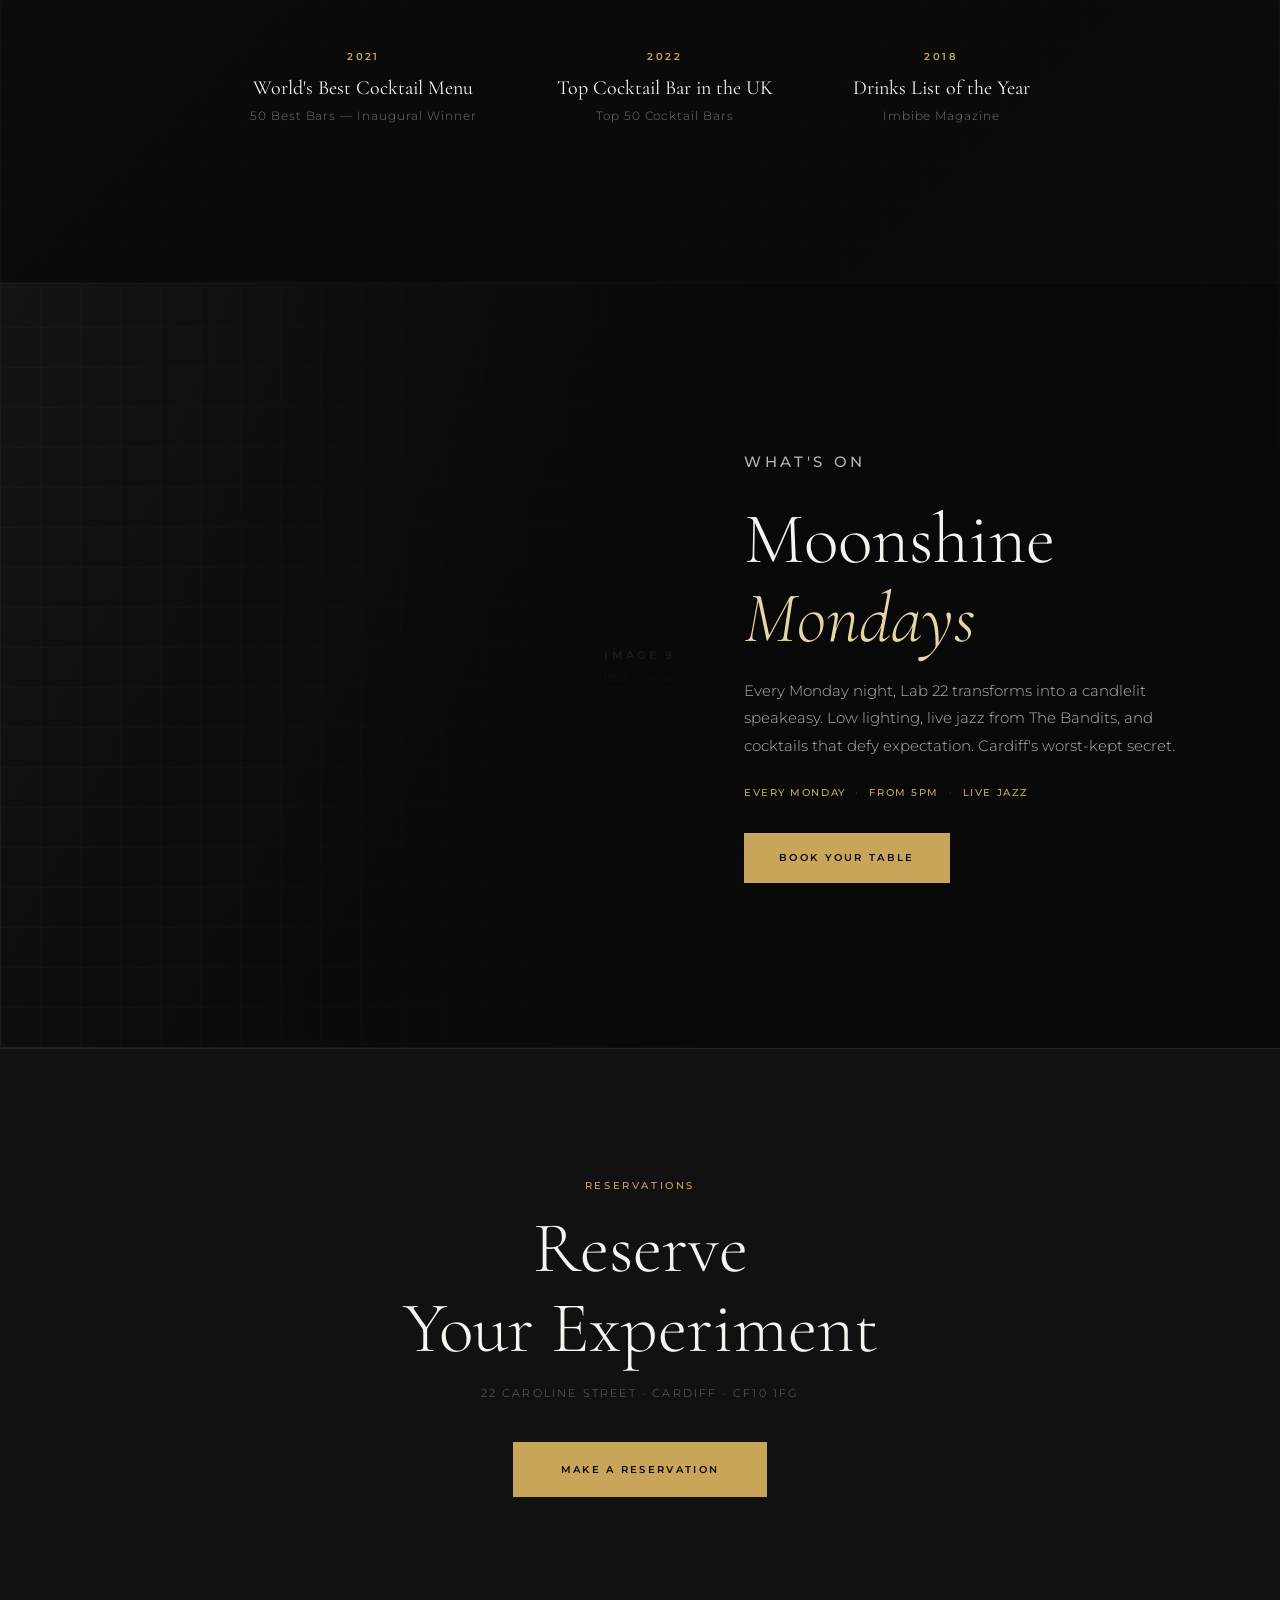
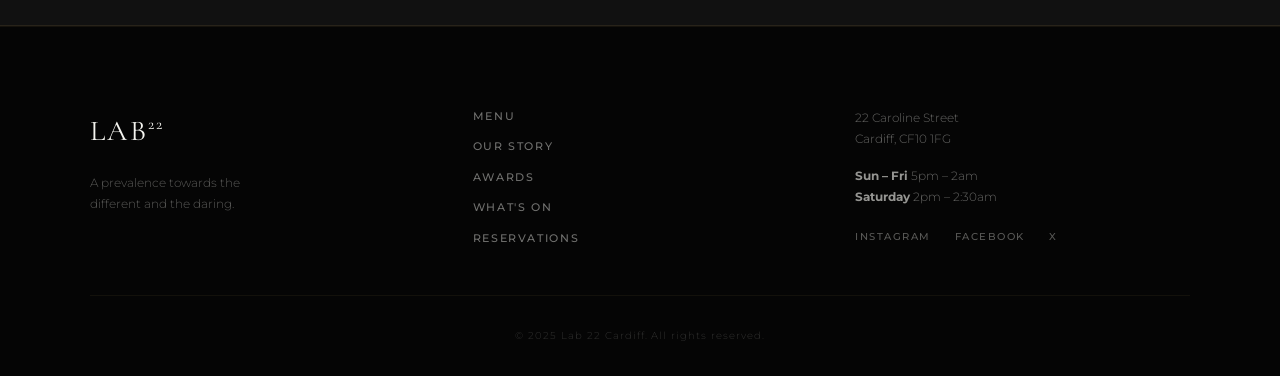
==== commit 9cd44210: "Hero photo replaces shader/3D experiments (held, code dormant) - Cloudinary pour-shot as hero backgr" ====
--- a/index.html
+++ b/index.html
@@ -22,16 +22,16 @@
   <!-- ===================== HERO ===================== -->
   <section class="hero" id="home">
 
-    <!-- Atmospheric background: CSS glow by default, uses images/hero-bg.jpg if present -->
+    <!-- Hero photograph (Ken Burns drift via .hero-atmosphere) -->
     <div class="hero-atmosphere" aria-hidden="true">
-      <img src="images/hero-bg.jpg" alt="" class="hero-bg-img" onerror="this.remove()">
-    </div>
-
-    <!-- WebGL liquid-smoke shader (gold/purple, cursor-reactive) -->
+      <img src="https://res.cloudinary.com/duxn1mxq5/image/upload/f_auto,q_auto/v1781248550/ChatGPT_Image_Jun_12_2026_08_15_19_AM_noy8br.png" alt="" class="hero-bg-img">
+    </div>
+
+    <!-- On hold: WebGL smoke + 3D glass (JS stays dormant without these)
     <canvas class="hero-fluid" aria-hidden="true"></canvas>
-
-    <!-- 3D cocktail (three.js) — rotates with scroll -->
     <canvas class="hero-3d" aria-hidden="true"></canvas>
+    -->
+
 
     <!-- Gold particle dust (canvas, JS-driven) -->
     <canvas class="hero-particles" aria-hidden="true"></canvas>
--- a/css/styles.css
+++ b/css/styles.css
@@ -252,7 +252,6 @@
   width: 100%;
   height: 100%;
   object-fit: cover;
-  opacity: 0.85;
 }
 @keyframes atmosphere-drift {
   0%   { transform: scale(1)    translate(0, 0); }
@@ -345,9 +344,9 @@
   inset: 0;
   background: linear-gradient(
     to bottom,
-    rgba(8,8,8,0.15) 0%,
-    rgba(8,8,8,0.2)  35%,
-    rgba(8,8,8,0.78) 100%
+    rgba(8,8,8,0.3)  0%,
+    rgba(8,8,8,0.38) 45%,
+    rgba(8,8,8,0.82) 100%
   );
   z-index: 5;
 }
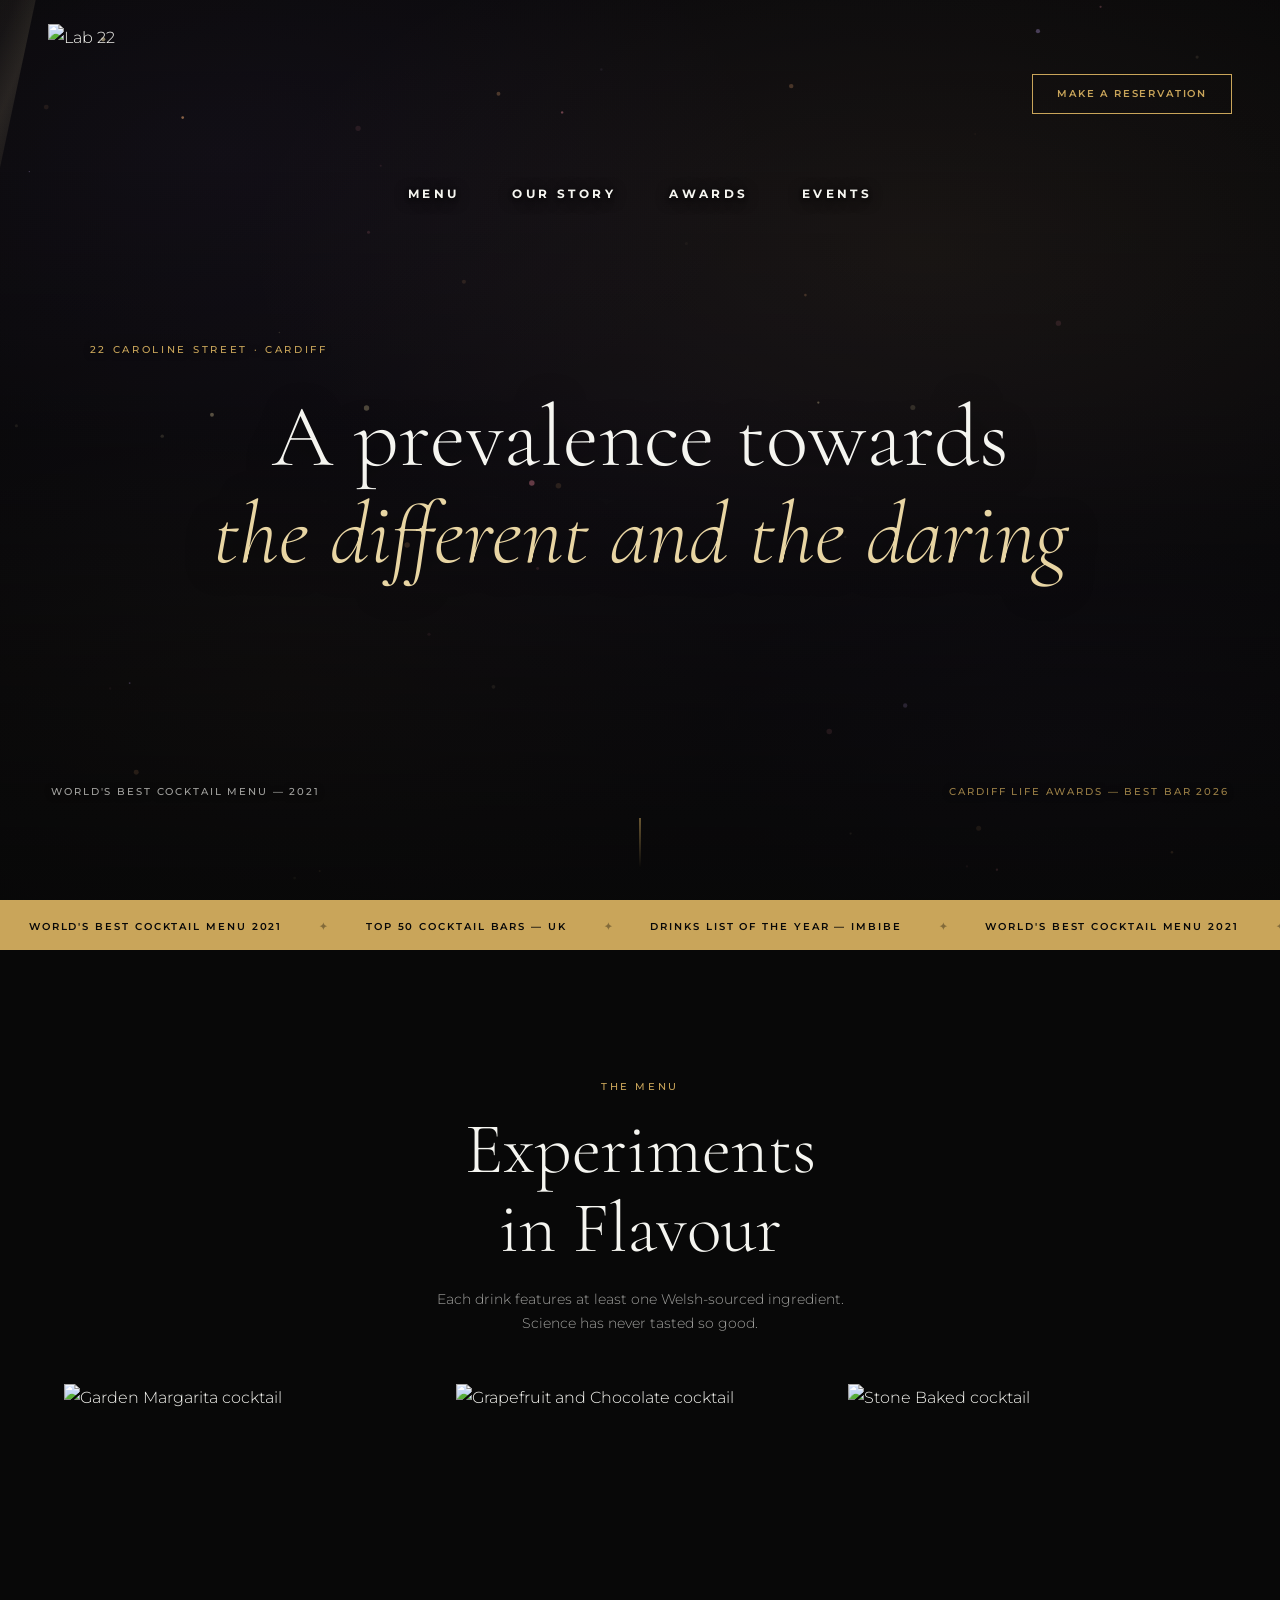
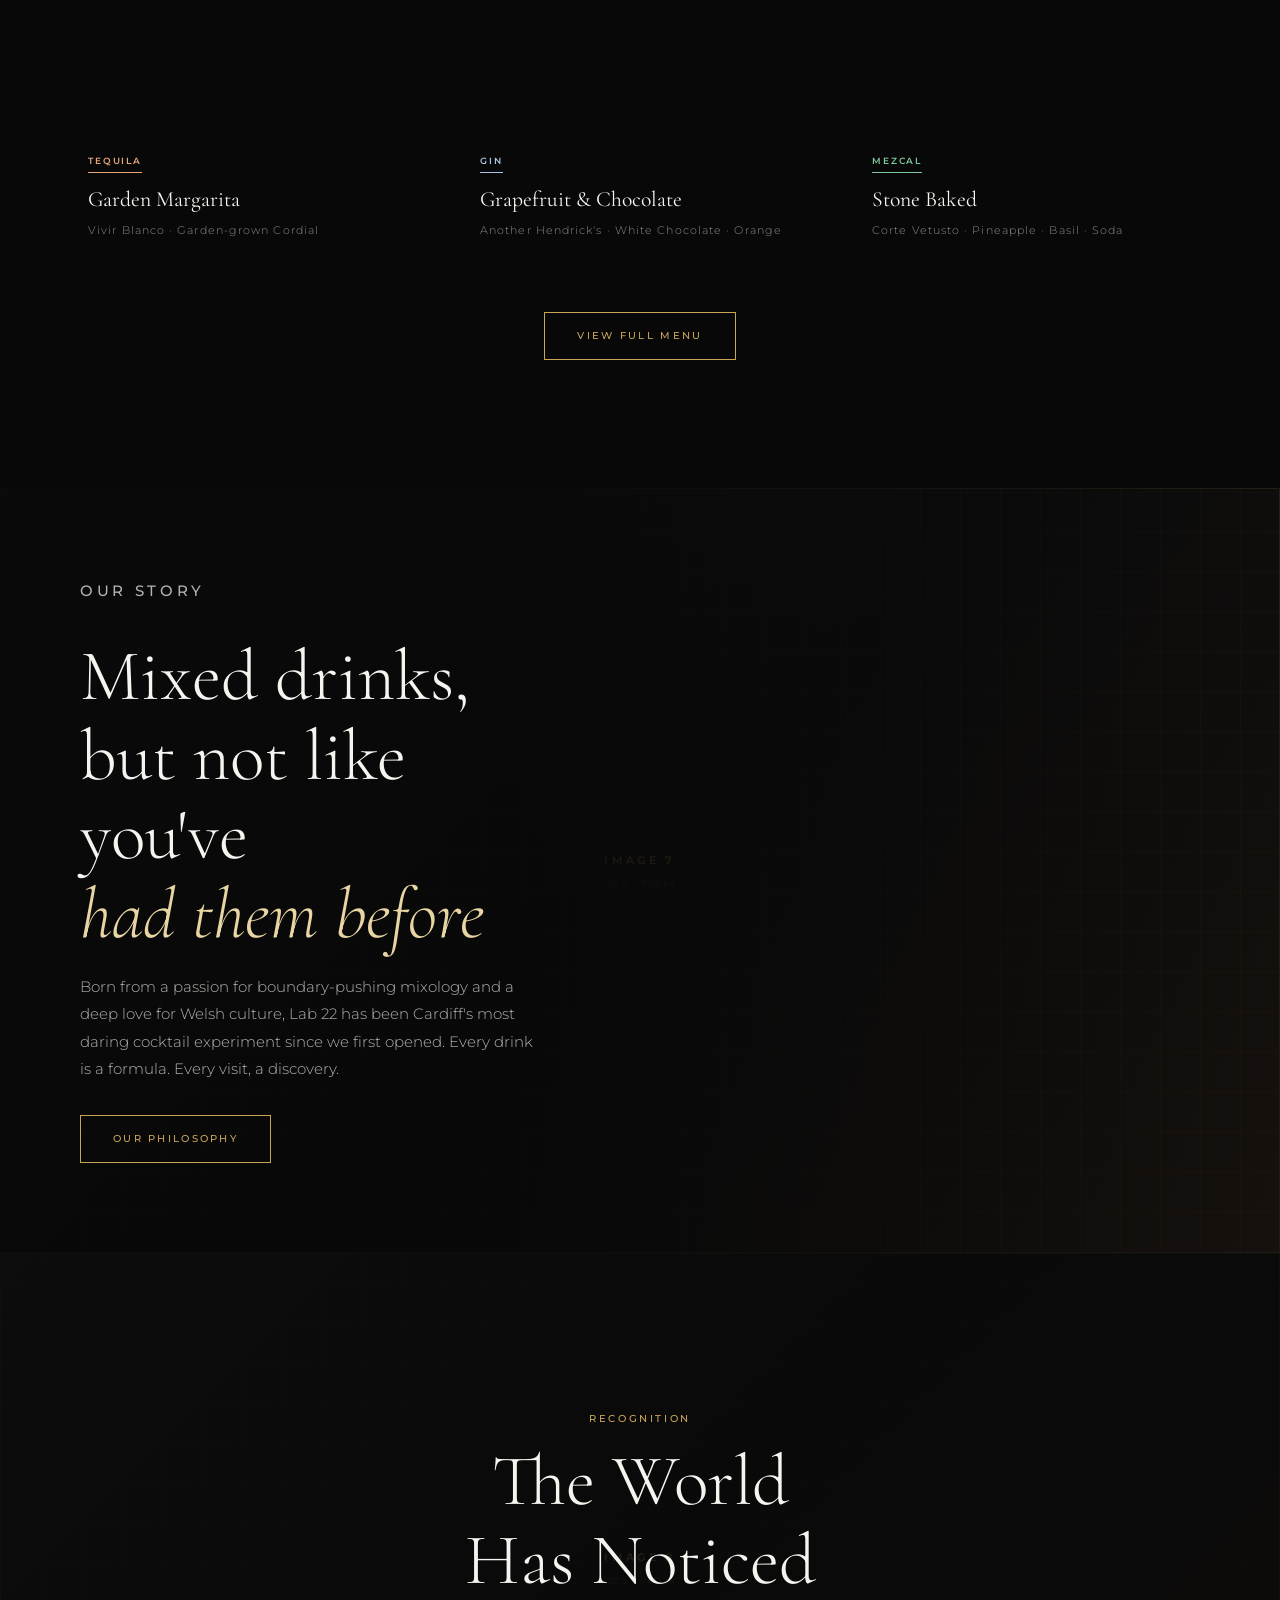
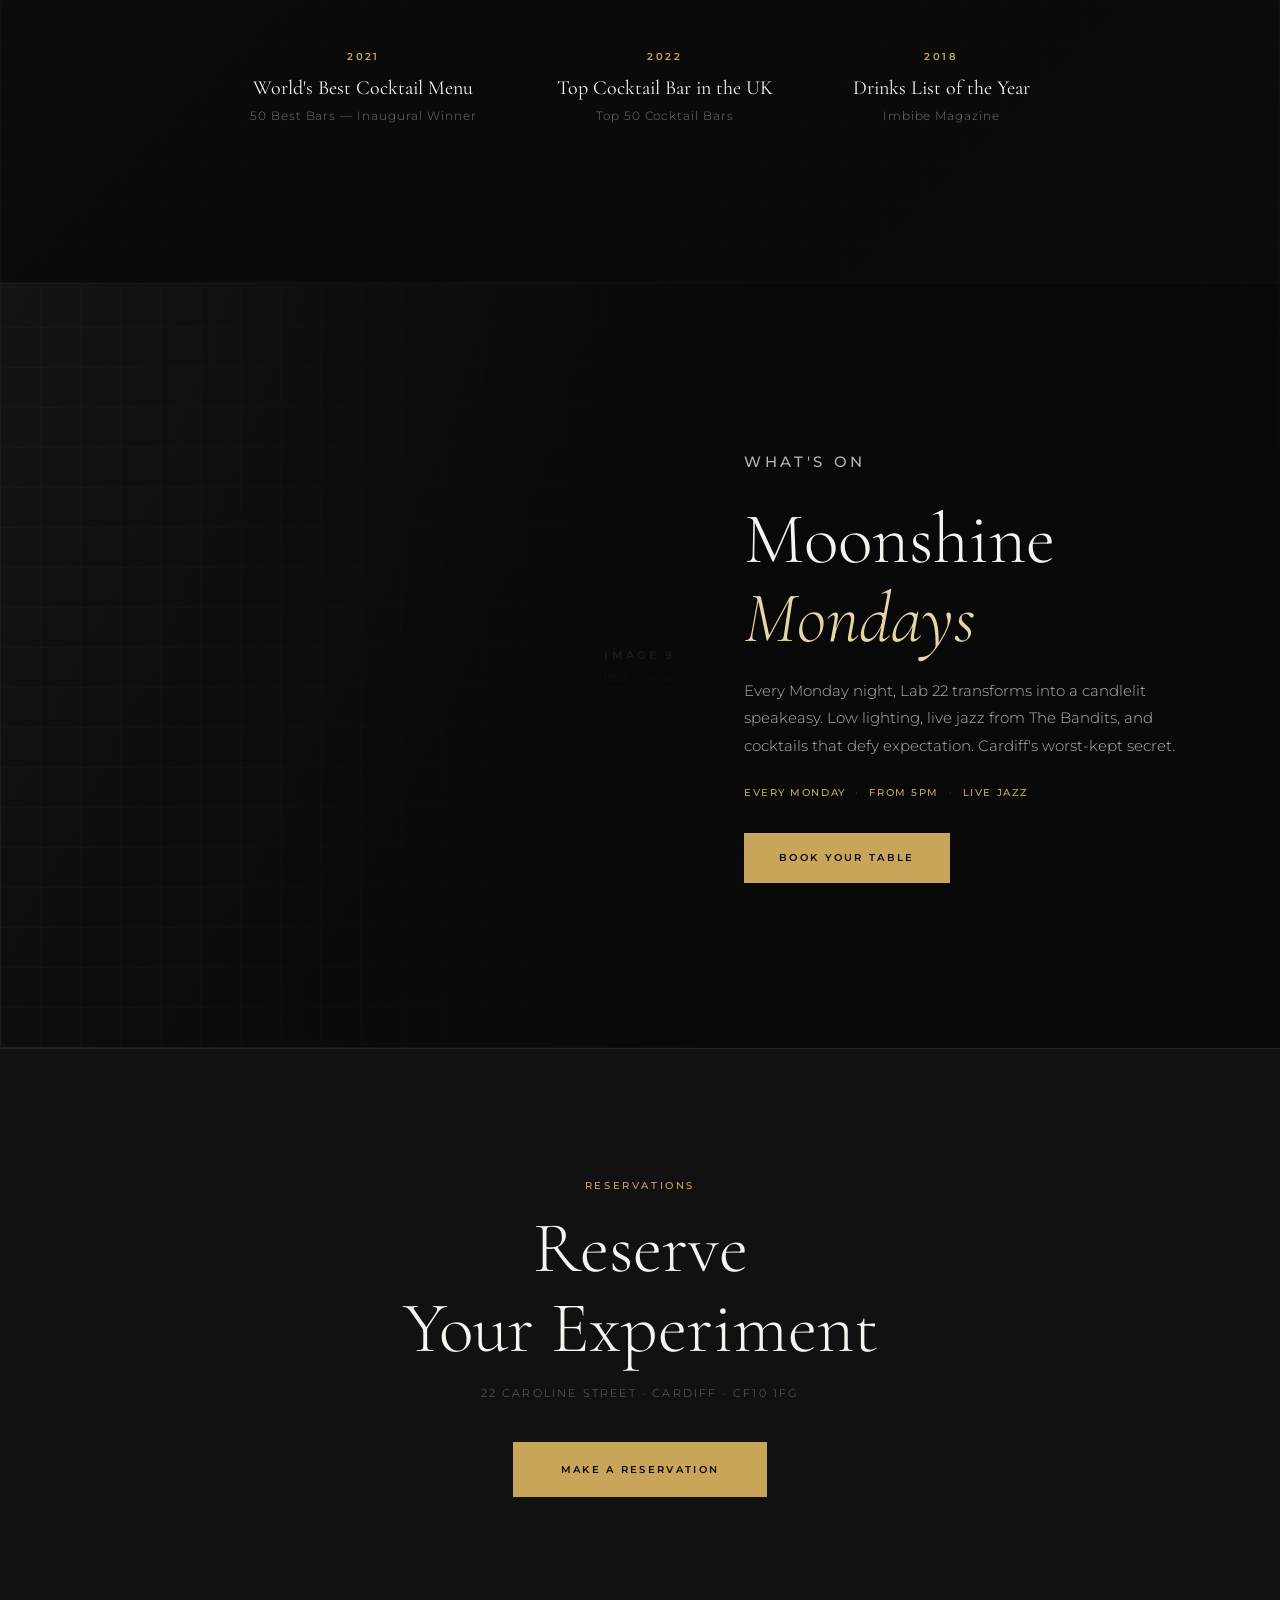
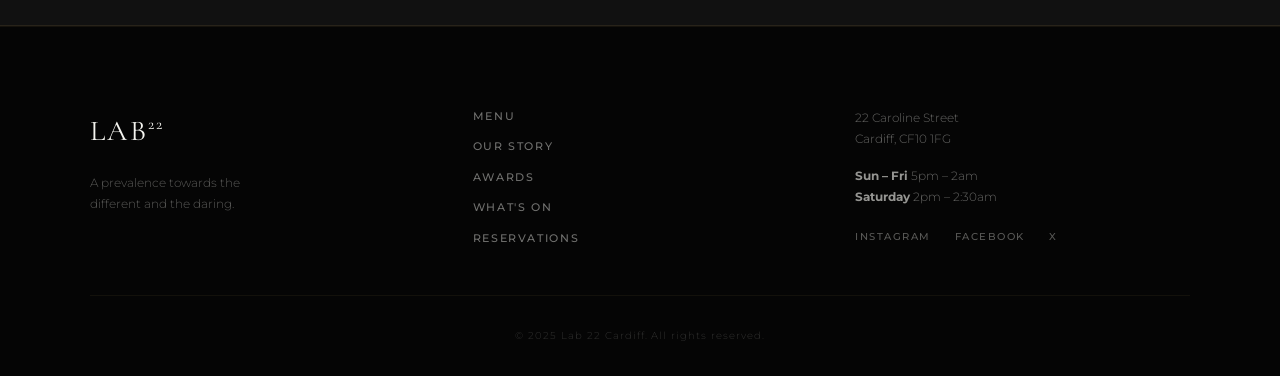
==== commit 2cf3b5b4: "Fix mobile hero legibility: bigger award text, prevent wrap - Shorten award lines so they fit on one" ====
--- a/index.html
+++ b/index.html
@@ -67,8 +67,8 @@
     <div class="hero-content" data-depth="-0.02">
       <p class="hero-eyebrow">22 Caroline Street · Cardiff</p>
       <h1 class="hero-title">A prevalence towards<br><em>the different<br class="mobile-br"> and the daring</em></h1>
-      <p class="hero-sub">Inaugural Winners — World's Best Cocktail Menu 2021</p>
-      <p class="hero-sub hero-sub-2">Cardiff Life Awards — 2026 Bar &amp; Pub Winners</p>
+      <p class="hero-sub">World's Best Cocktail Menu — 2021</p>
+      <p class="hero-sub hero-sub-2">Cardiff Life Awards — Best Bar 2026</p>
     </div>
 
     <!-- Scroll line -->
--- a/css/styles.css
+++ b/css/styles.css
@@ -484,24 +484,25 @@
 /* Award lines: anchored to the bottom corners (stacked centre on mobile) */
 .hero-sub {
   position: absolute;
-  bottom: 15%;
+  bottom: 14%;
   left: 0;
   right: 0;
   text-align: center;
-  padding: 0 2rem;
-  font-family: var(--font-sans);
-  font-size: 0.55rem;
-  font-weight: 400;
-  letter-spacing: 0.15em;
-  line-height: 1.8;
-  text-transform: uppercase;
-  color: rgba(245,245,240,0.55);
-  text-shadow: 0 1px 6px rgba(8,8,8,0.8);
+  padding: 0 1.5rem;
+  font-family: var(--font-sans);
+  font-size: 0.63rem;
+  font-weight: 500;
+  letter-spacing: 0.12em;
+  line-height: 1.6;
+  text-transform: uppercase;
+  color: rgba(245,245,240,0.65);
+  text-shadow: 0 1px 6px rgba(8,8,8,0.9);
+  white-space: nowrap;
 }
 /* second award in soft gold, clearly separated below the first */
 .hero-sub-2 {
-  bottom: 8%;
-  color: rgba(201,165,90,0.65);
+  bottom: 7%;
+  color: rgba(201,165,90,0.75);
 }
 
 @media (min-width: 768px) {
@@ -511,15 +512,17 @@
     left: 4%;
     right: auto;
     text-align: left;
-    max-width: 320px;
-    font-size: 0.6rem;
+    font-size: 0.65rem;
+    letter-spacing: 0.18em;
     padding: 0;
+    white-space: nowrap;
   }
   .hero-sub-2 {
     bottom: 11%;
     left: auto;
     right: 4%;
     text-align: right;
+    white-space: nowrap;
   }
 }
 
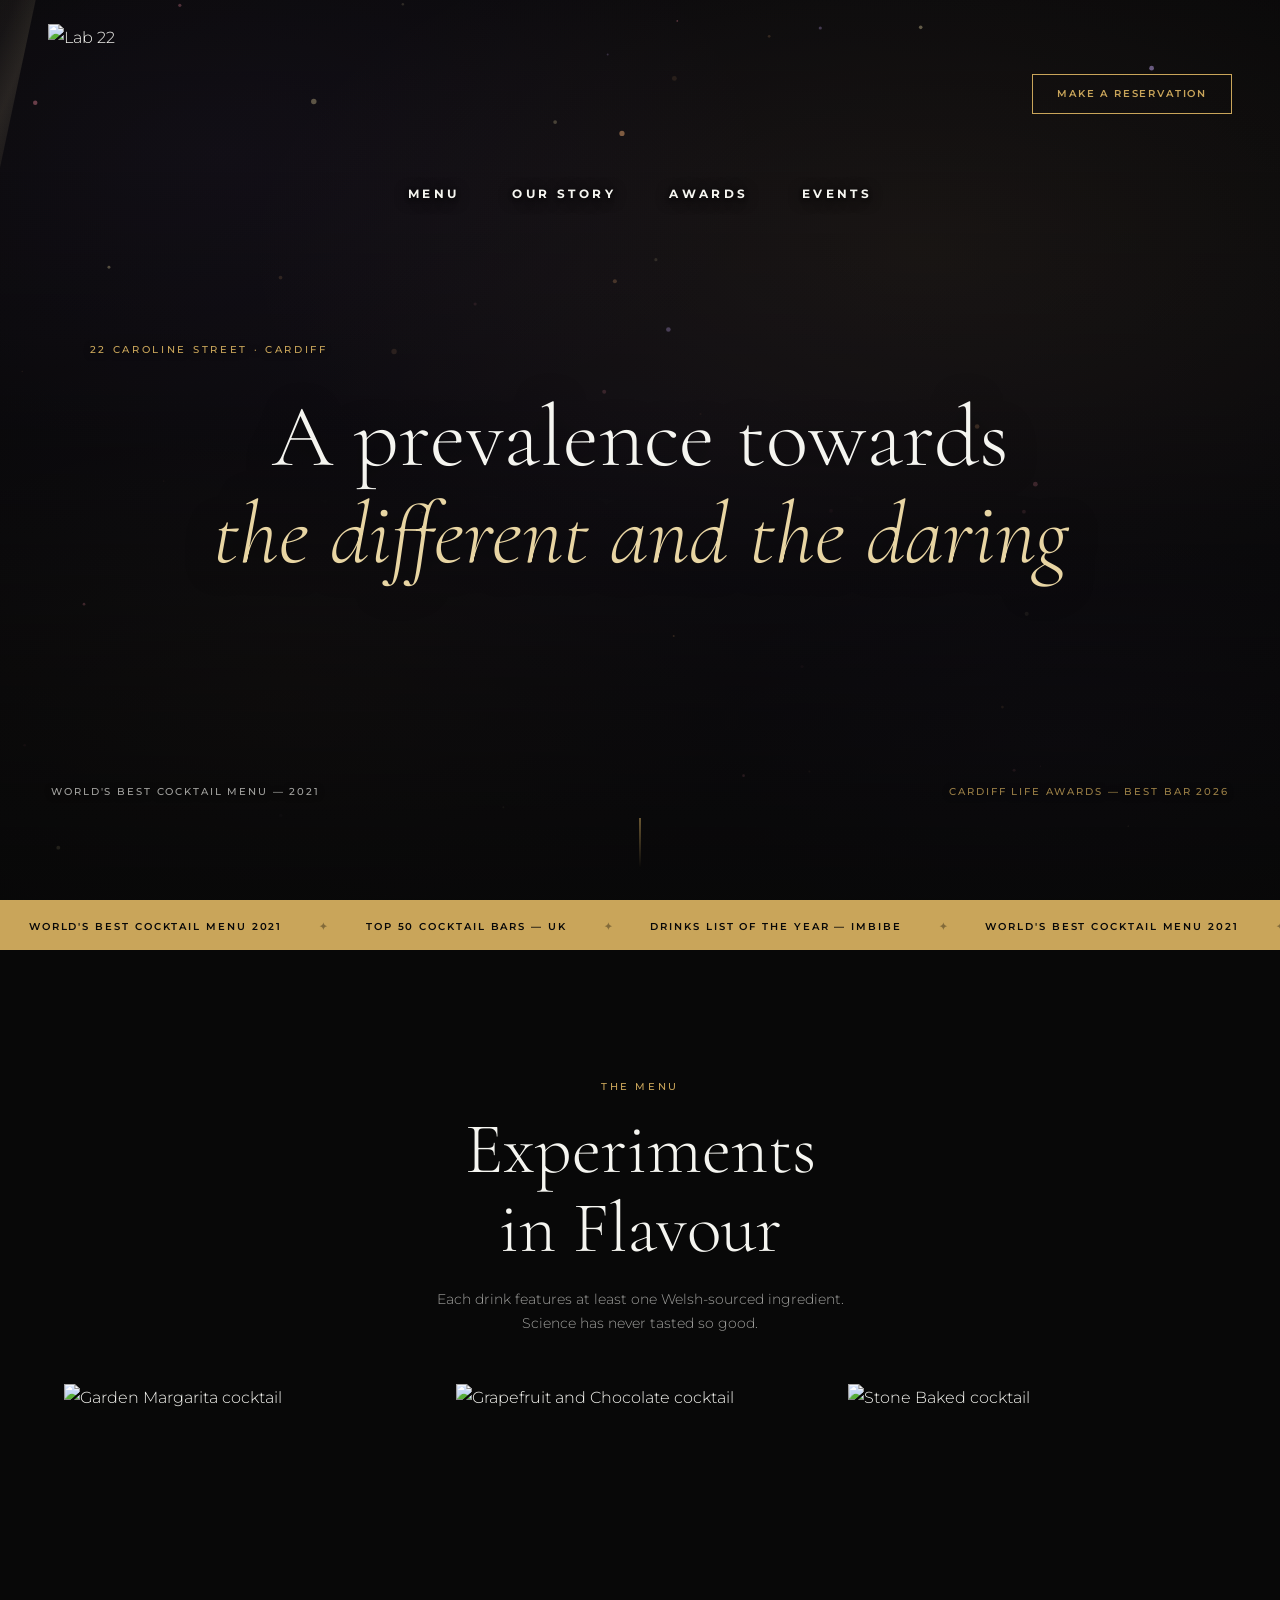
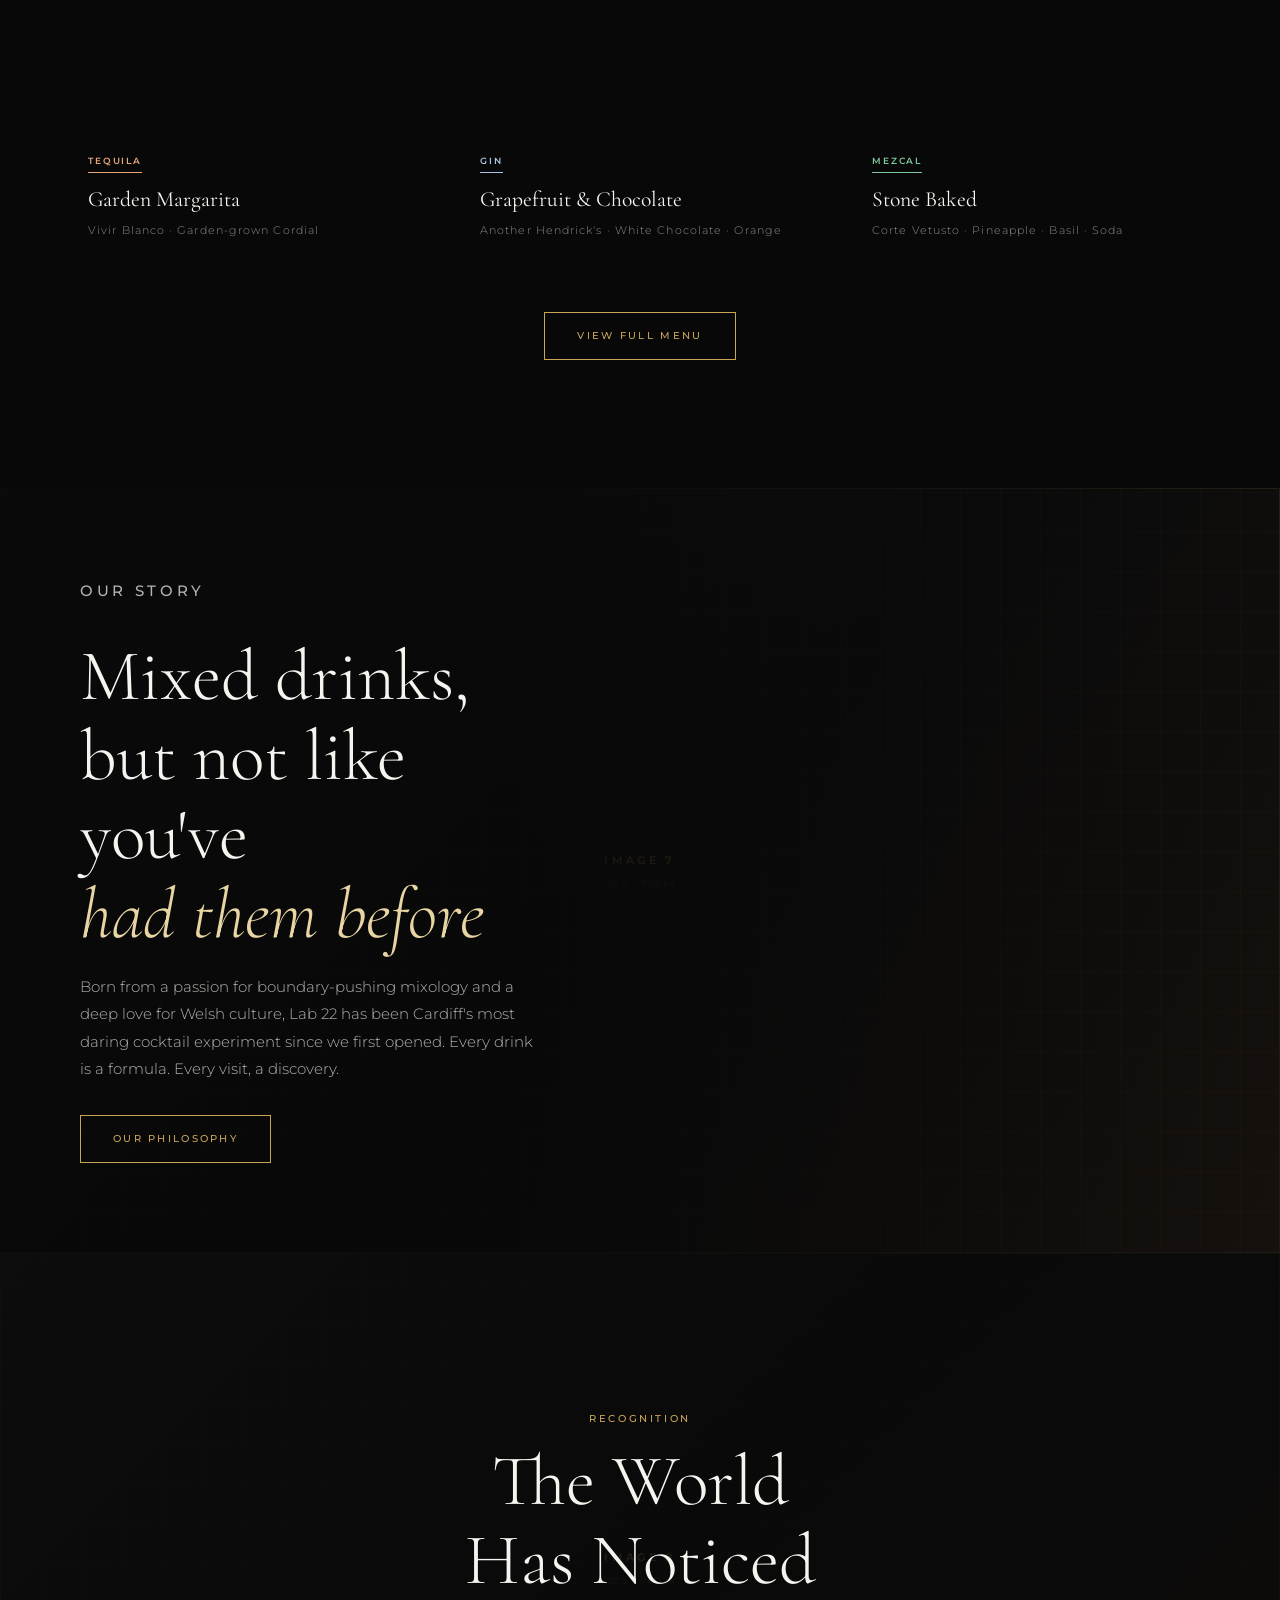
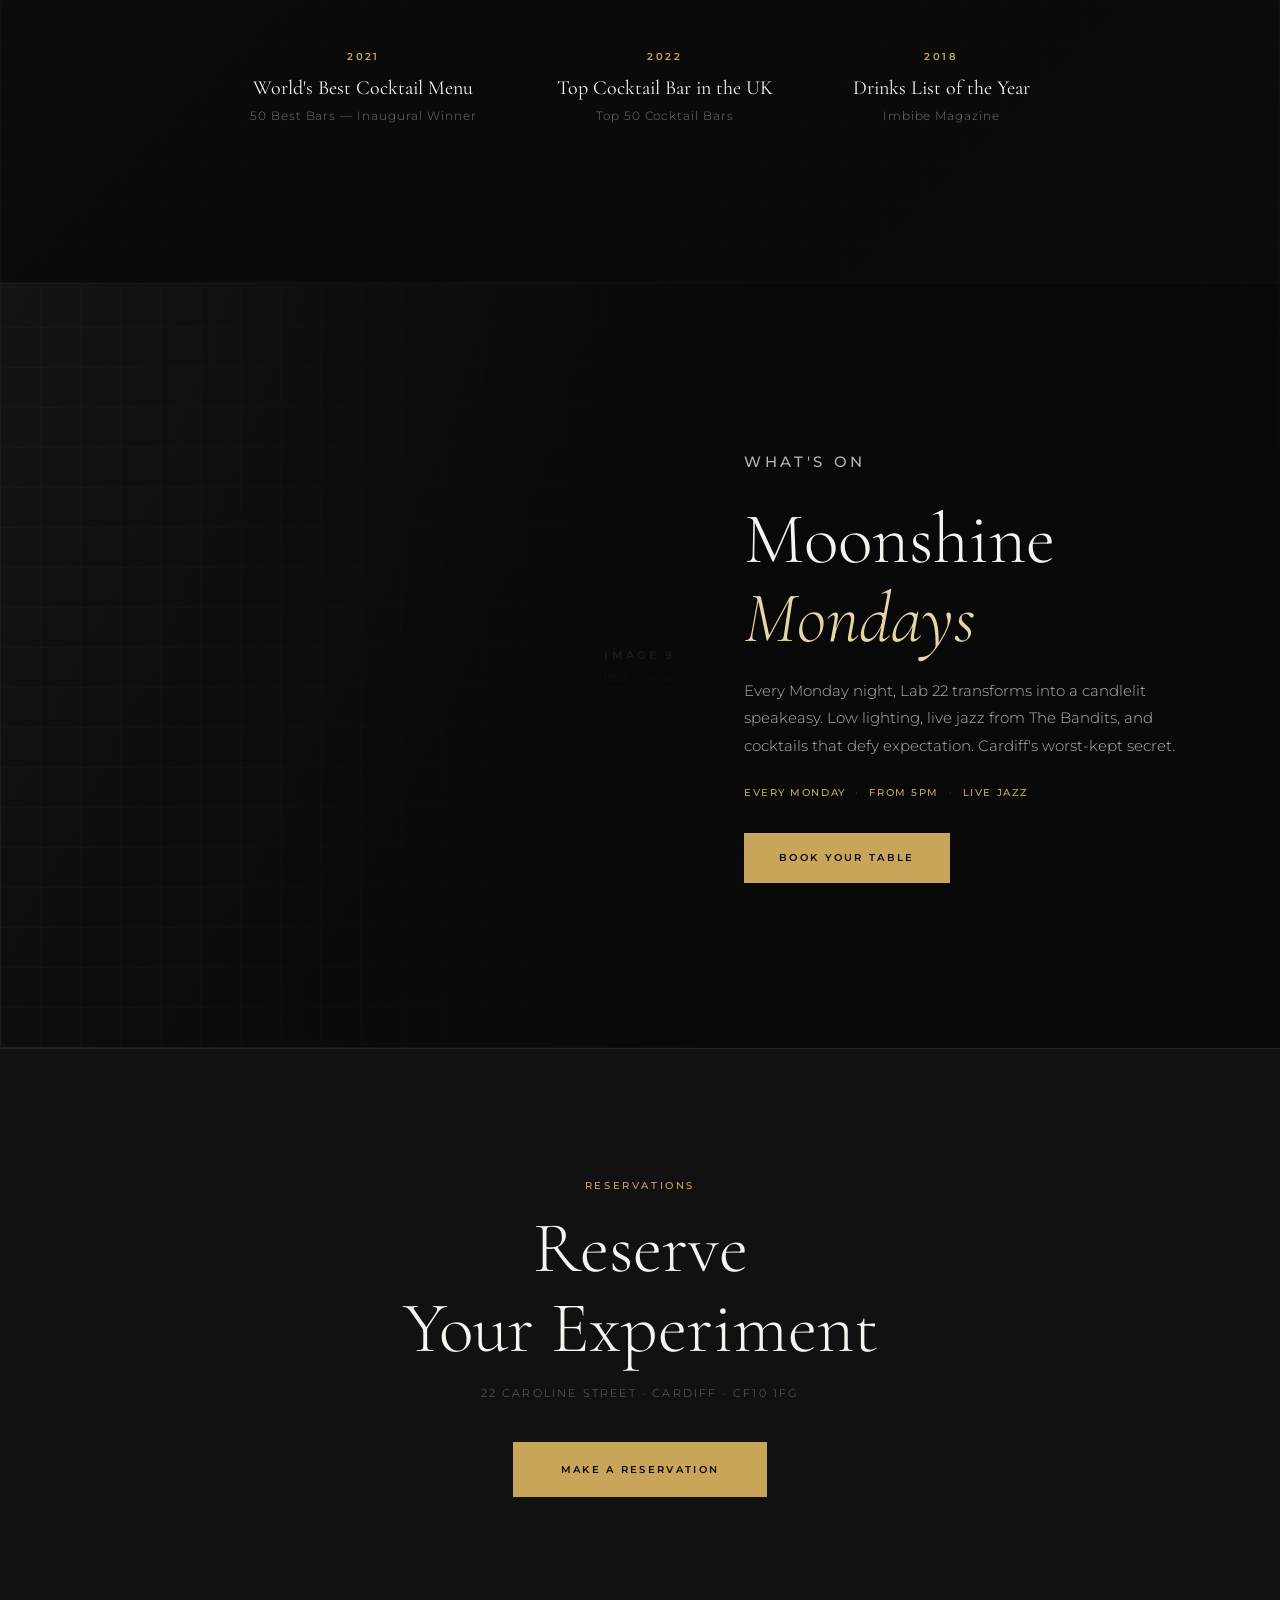
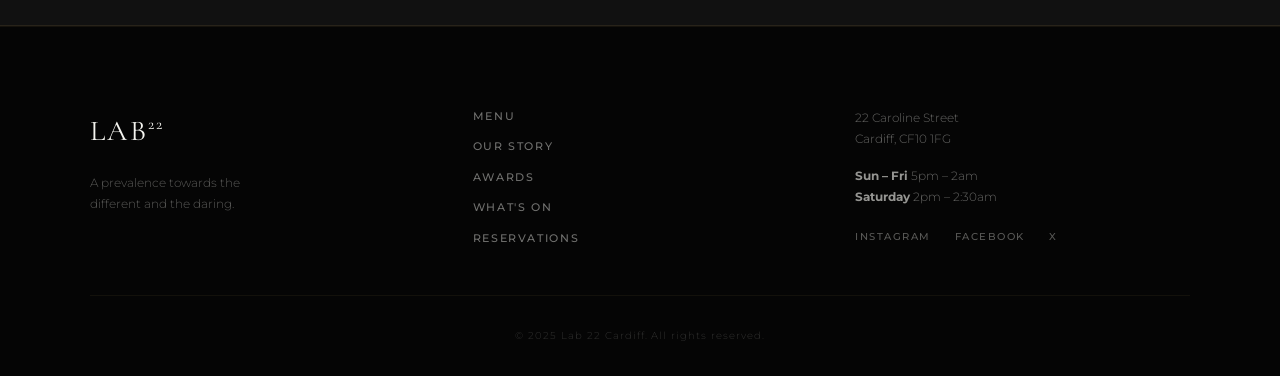
==== commit 857eb16e: "Add responsive desktop hero image via <picture> Mobile (< 768px) gets the portrait pour-shot; deskto" ====
--- a/index.html
+++ b/index.html
@@ -24,7 +24,10 @@
 
     <!-- Hero photograph (Ken Burns drift via .hero-atmosphere) -->
     <div class="hero-atmosphere" aria-hidden="true">
-      <img src="https://res.cloudinary.com/duxn1mxq5/image/upload/f_auto,q_auto/v1781248550/ChatGPT_Image_Jun_12_2026_08_15_19_AM_noy8br.png" alt="" class="hero-bg-img">
+      <picture>
+        <source media="(min-width: 768px)" srcset="https://res.cloudinary.com/duxn1mxq5/image/upload/f_auto,q_auto/v1781249730/ChatGPT_Image_Jun_12_2026_08_34_51_AM_jj4ys4.png">
+        <img src="https://res.cloudinary.com/duxn1mxq5/image/upload/f_auto,q_auto/v1781248550/ChatGPT_Image_Jun_12_2026_08_15_19_AM_noy8br.png" alt="" class="hero-bg-img">
+      </picture>
     </div>
 
     <!-- On hold: WebGL smoke + 3D glass (JS stays dormant without these)
--- a/css/styles.css
+++ b/css/styles.css
@@ -246,11 +246,15 @@
   animation: atmosphere-drift 30s ease-in-out infinite alternate;
   will-change: transform;
 }
+.hero-atmosphere picture,
 .hero-bg-img {
   position: absolute;
   inset: 0;
   width: 100%;
   height: 100%;
+  display: block;
+}
+.hero-bg-img {
   object-fit: cover;
 }
 @keyframes atmosphere-drift {
